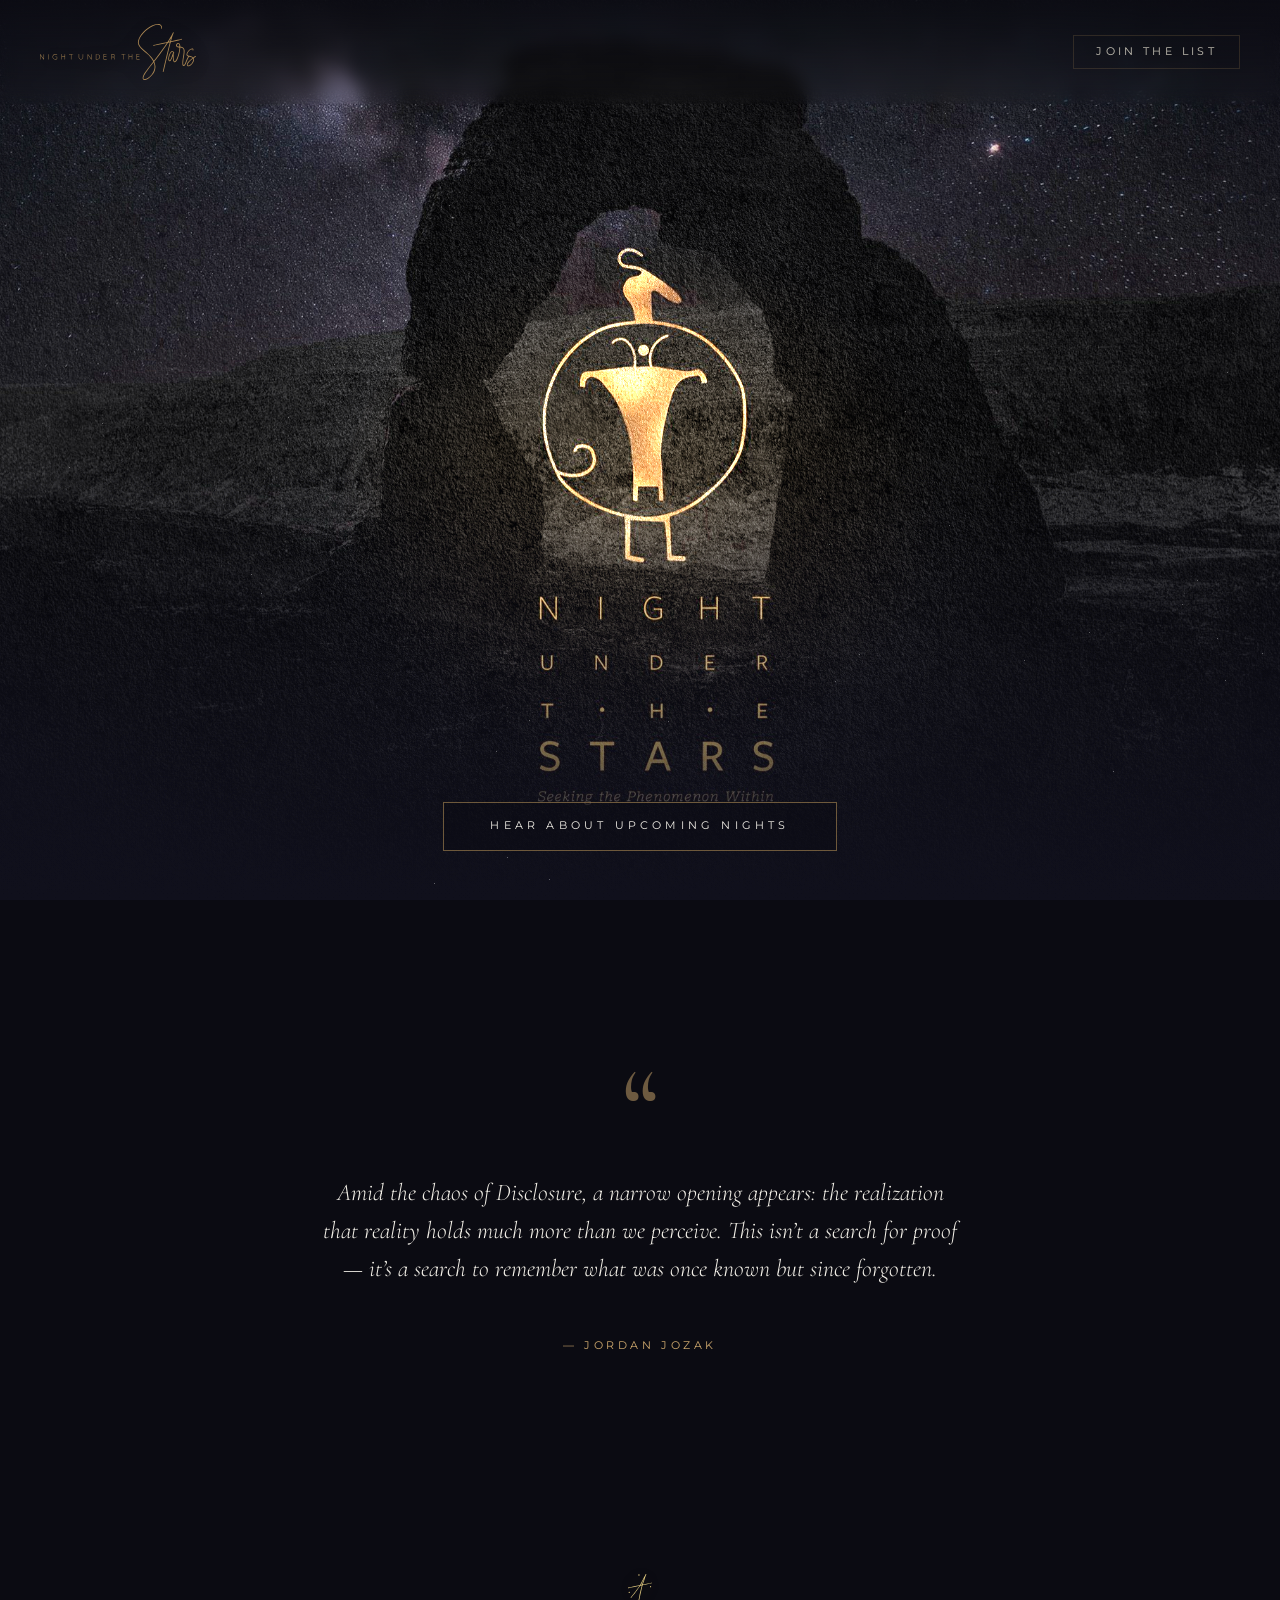
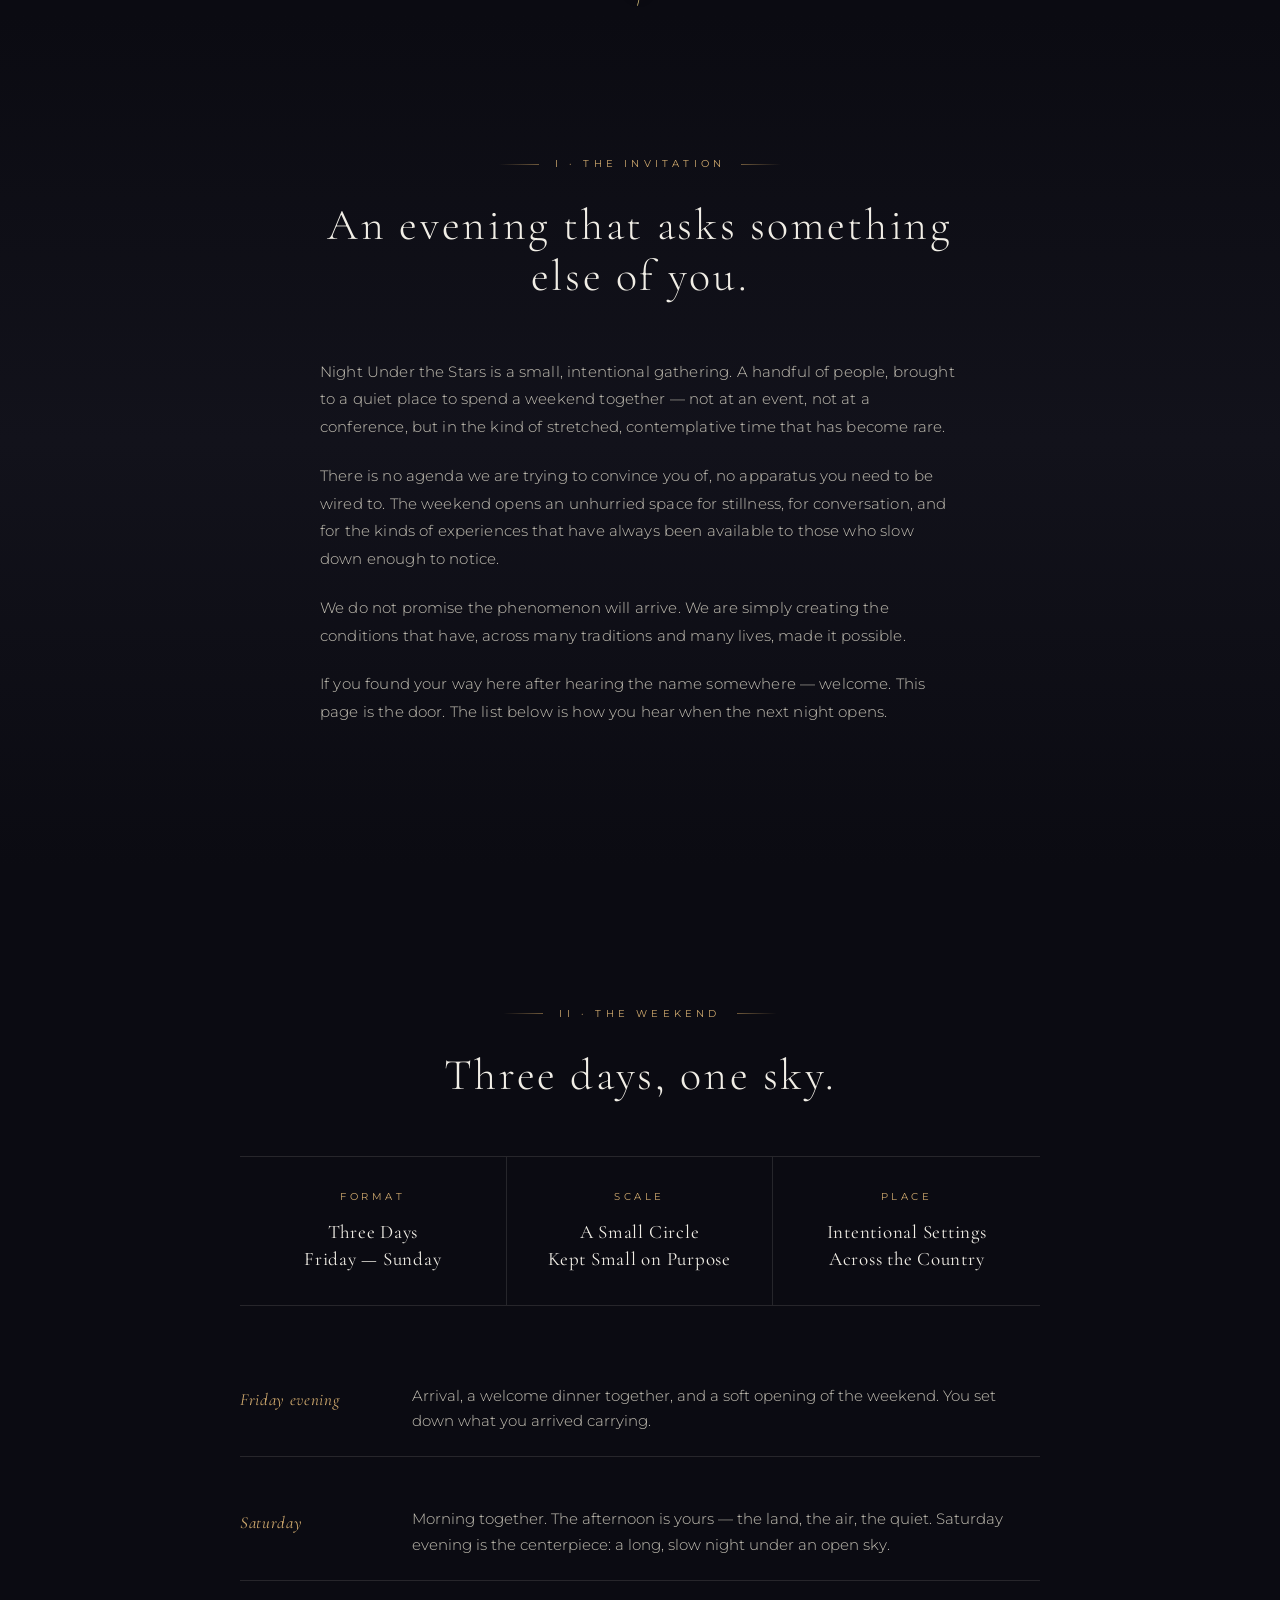
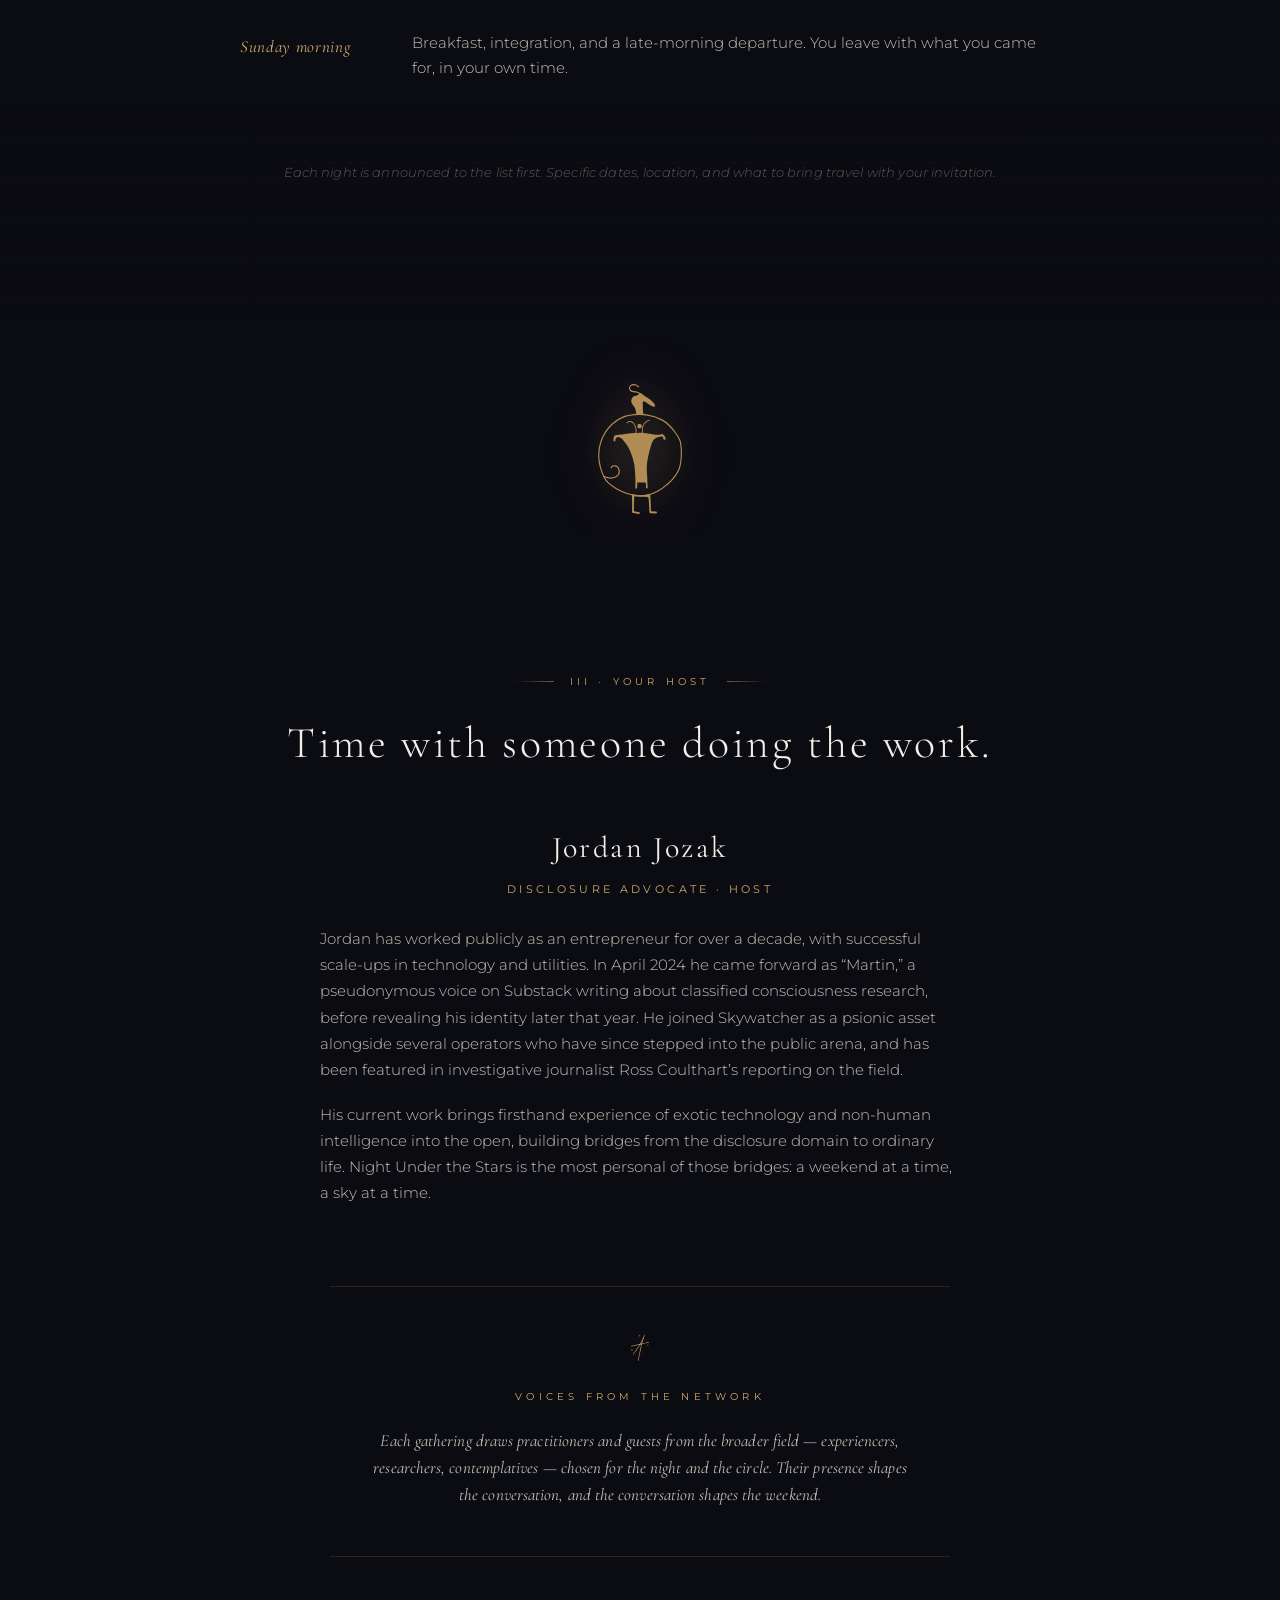
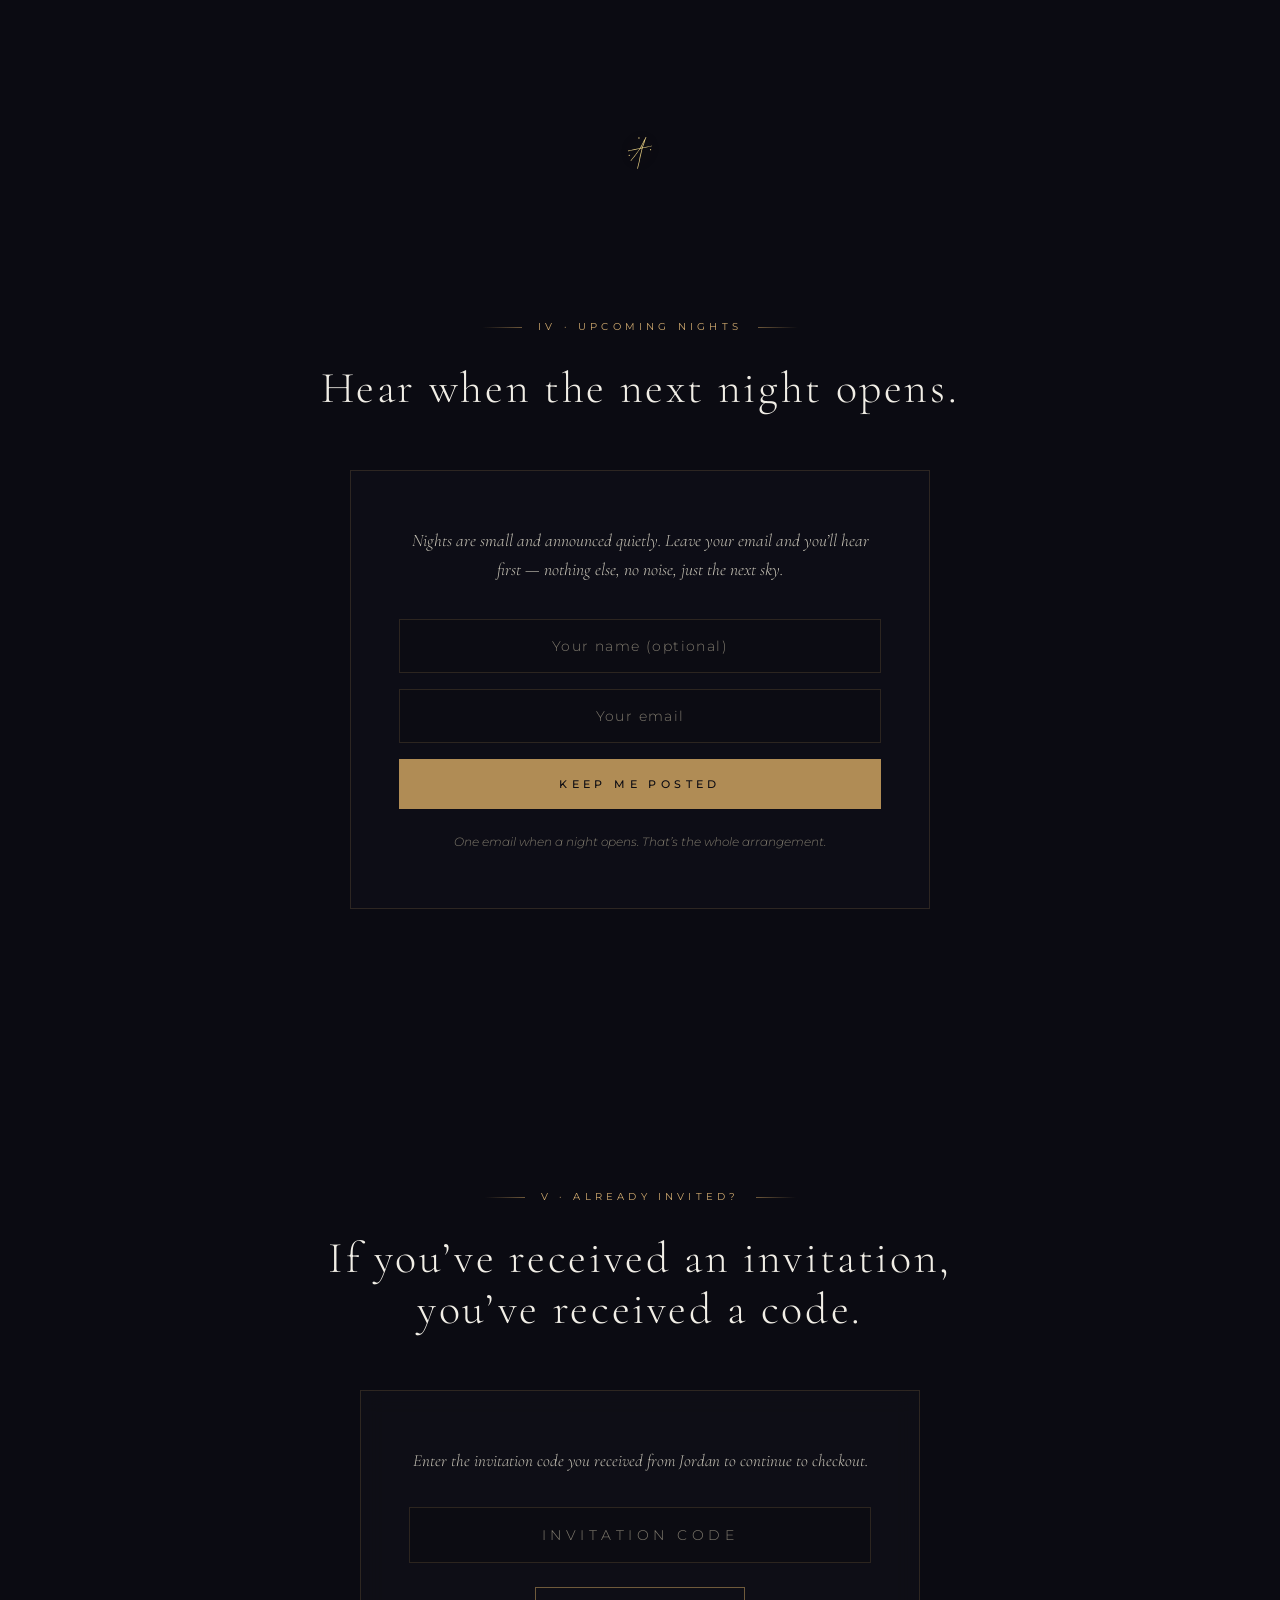
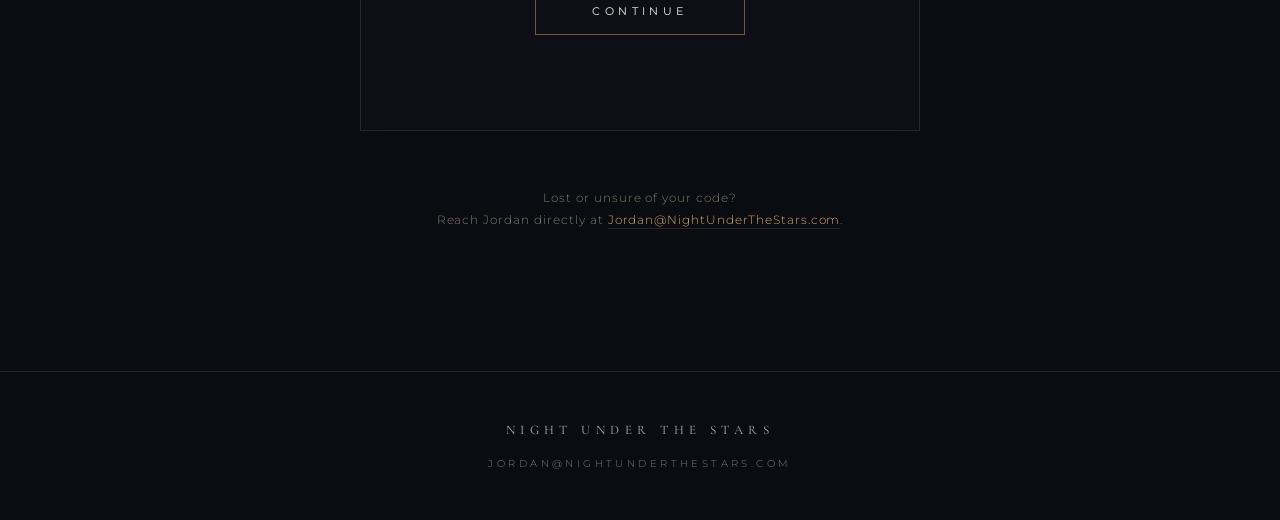
==== index.html @ ea6ff782 "Hero QA fixes: remove text overlay duplicating baked-in title card; CTA-only hero; mobile background" ====
<!DOCTYPE html>
<html lang="en">
<head>
<meta charset="UTF-8" />
<meta name="viewport" content="width=device-width, initial-scale=1.0" />
<title>Night Under the Stars — Seeking the Phenomenon Within</title>
<meta name="description" content="Small, intentional gatherings under dark skies — stillness, contact practice, and a long slow night beneath the open sky. Hosted by Jordan Jozak." />
<meta property="og:title" content="Night Under the Stars" />
<meta property="og:description" content="Seeking the Phenomenon Within. Small gatherings under dark skies, hosted by Jordan Jozak." />
<meta property="og:image" content="assets/img/hero.jpg" />
<meta name="robots" content="index,follow" />

<link rel="icon" type="image/svg+xml" href="assets/logo/star.svg" />
<link rel="preconnect" href="https://fonts.googleapis.com" />
<link rel="preconnect" href="https://fonts.gstatic.com" crossorigin />
<link href="https://fonts.googleapis.com/css2?family=Cormorant+Garamond:ital,wght@0,300;0,400;0,500;1,300;1,400&family=Montserrat:wght@200;300;400;500&display=swap" rel="stylesheet" />

<style>
  :root {
    --bg: #0b0b12;
    --bg-soft: #12121b;
    --ink: #f1eee6;
    --ink-soft: #c5c1b5;
    --ink-mute: #807b6e;
    --gold: #b08c55;
    --gold-bright: #cfa96e;
    --gold-soft: rgba(176, 140, 85, 0.6);
    --gold-faint: rgba(176, 140, 85, 0.2);
    --rule: rgba(241, 238, 230, 0.12);
  }

  * { box-sizing: border-box; margin: 0; padding: 0; }

  html { scroll-behavior: smooth; }

  body {
    font-family: 'Montserrat', -apple-system, BlinkMacSystemFont, sans-serif;
    font-weight: 300;
    background: var(--bg);
    color: var(--ink);
    line-height: 1.6;
    -webkit-font-smoothing: antialiased;
    text-rendering: optimizeLegibility;
    overflow-x: hidden;
    opacity: 0;
    animation: bodyFadeIn 1.6s ease-out 0.1s forwards;
  }
  @keyframes bodyFadeIn { to { opacity: 1; } }

  .ornamental-quote {
    font-family: 'Cormorant Garamond', serif;
    font-weight: 400;
    font-size: clamp(80px, 9vw, 130px);
    line-height: 0.5;
    color: var(--gold-bright);
    opacity: 0.5;
    text-align: center;
    margin-bottom: 36px;
    user-select: none;
  }

  ::selection { background: var(--gold); color: var(--bg); }

  a { color: inherit; text-decoration: none; }

  /* ===== NAV ===== */
  .nav {
    position: fixed;
    top: 0; left: 0; right: 0;
    z-index: 100;
    padding: 24px 40px;
    display: flex;
    justify-content: space-between;
    align-items: center;
    background: linear-gradient(to bottom, rgba(11,11,18,0.85) 0%, rgba(11,11,18,0) 100%);
    backdrop-filter: blur(8px);
    -webkit-backdrop-filter: blur(8px);
    transition: padding 0.4s ease;
  }
  .nav.scrolled { padding: 14px 40px; background: rgba(11,11,18,0.92); }
  .nav-mark {
    display: inline-flex;
    align-items: center;
    transition: opacity 0.4s ease, transform 0.5s ease;
    opacity: 0.95;
  }
  .nav-mark:hover { opacity: 1; transform: translateY(-1px); }
  .nav-mark img {
    height: 56px;
    width: auto;
    display: block;
    filter: drop-shadow(0 2px 12px rgba(0,0,0,0.4)) brightness(1.12);
  }
  .nav-link {
    font-size: 10.5px;
    font-weight: 400;
    letter-spacing: 0.32em;
    text-transform: uppercase;
    color: var(--ink-soft);
    padding: 8px 22px;
    border: 1px solid var(--gold-faint);
    transition: all 0.4s ease;
  }
  .nav-link:hover {
    color: var(--ink);
    border-color: var(--gold-soft);
    background: rgba(176,140,85,0.07);
  }

  /* ===== HERO ===== */
  .hero {
    position: relative;
    min-height: 100vh;
    display: flex;
    flex-direction: column;
    justify-content: flex-end;
    align-items: center;
    text-align: center;
    padding: 120px 40px 5.5vh;
    overflow: hidden;
  }
  .visually-hidden {
    position: absolute;
    width: 1px; height: 1px;
    margin: -1px; padding: 0;
    overflow: hidden;
    clip: rect(0 0 0 0);
    white-space: nowrap;
    border: 0;
  }
  .hero-bg {
    position: absolute;
    inset: 0;
    background-image: url('assets/img/hero.jpg');
    background-size: cover;
    background-position: center center;
    z-index: 0;
    filter: brightness(1.45) saturate(1.18);
  }
  .hero-bg::before {
    content: '';
    position: absolute;
    inset: 0;
    background: radial-gradient(ellipse 34% 42% at 50% 56%, rgba(255, 218, 158, 0.38) 0%, rgba(255, 203, 126, 0.15) 40%, transparent 70%);
    mix-blend-mode: soft-light;
    pointer-events: none;
    z-index: 1;
  }
  .hero-bg::after {
    content: '';
    position: absolute;
    inset: 0;
    background:
      radial-gradient(ellipse at center, rgba(11,11,18,0) 0%, rgba(11,11,18,0.16) 70%, rgba(11,11,18,0.74) 100%),
      linear-gradient(to bottom, rgba(11,11,18,0.04) 0%, rgba(11,11,18,0) 50%, var(--bg) 100%);
    z-index: 2;
  }
  .hero-inner {
    position: relative;
    z-index: 3;
    opacity: 0;
    transform: translateY(20px);
    animation: rise 1.6s ease-out 0.7s forwards;
    max-width: 720px;
  }
  .hero-cta {
    display: inline-block;
    padding: 15px 46px;
    border: 1px solid var(--gold-soft);
    background: rgba(11,11,18,0.35);
    backdrop-filter: blur(6px);
    -webkit-backdrop-filter: blur(6px);
    font-size: 10.5px;
    font-weight: 400;
    letter-spacing: 0.4em;
    text-transform: uppercase;
    color: var(--ink);
    transition: all 0.5s ease;
  }
  .hero-cta:hover {
    background: var(--gold);
    border-color: var(--gold);
    color: var(--bg);
    letter-spacing: 0.44em;
  }

  @keyframes rise {
    to { opacity: 1; transform: translateY(0); }
  }

  /* ===== SECTIONS ===== */
  section { position: relative; }
  .section {
    padding: 140px 40px;
    max-width: 880px;
    margin: 0 auto;
    position: relative;
  }
  .section-narrow { max-width: 720px; }

  .eyebrow {
    font-size: 10px;
    font-weight: 400;
    letter-spacing: 0.42em;
    text-transform: uppercase;
    color: var(--gold-bright);
    margin-bottom: 28px;
    display: flex;
    align-items: center;
    justify-content: center;
    gap: 16px;
  }
  .eyebrow::before,
  .eyebrow::after {
    content: '';
    flex: 0 0 40px;
    height: 1px;
    background: linear-gradient(to right, transparent, var(--gold-soft));
  }
  .eyebrow::after {
    background: linear-gradient(to left, transparent, var(--gold-soft));
  }

  h2 {
    font-family: 'Cormorant Garamond', serif;
    font-weight: 300;
    font-size: clamp(28px, 3.6vw, 44px);
    letter-spacing: 0.06em;
    text-align: center;
    margin-bottom: 56px;
    line-height: 1.15;
  }

  .lede {
    font-family: 'Cormorant Garamond', serif;
    font-style: italic;
    font-weight: 300;
    font-size: clamp(19px, 2.0vw, 24px);
    line-height: 1.6;
    color: var(--ink);
    text-align: center;
    margin-bottom: 48px;
  }

  .body-text {
    font-size: 15px;
    line-height: 1.85;
    color: var(--ink-soft);
    font-weight: 300;
    letter-spacing: 0.01em;
  }
  .body-text p + p { margin-top: 1.4em; }

  .attribution {
    font-size: 11px;
    font-weight: 400;
    letter-spacing: 0.32em;
    text-transform: uppercase;
    color: var(--gold-bright);
    text-align: center;
    margin-top: 32px;
  }

  /* ===== QUOTE SECTION ===== */
  .quote-section {
    background:
      linear-gradient(rgba(11,11,18,0.5), rgba(11,11,18,0.66)),
      url('assets/img/background.jpg');
    background-size: cover;
    background-position: center;
    background-attachment: fixed;
  }
  .quote-section .section { padding: 180px 40px; }

  /* ===== INVITATION ===== */
  .invitation { background: linear-gradient(180deg, var(--bg) 0%, var(--bg-soft) 50%, var(--bg) 100%); }

  /* ===== WEEKEND ===== */
  .weekend {
    position: relative;
    background:
      linear-gradient(rgba(11,11,18,0.5), rgba(11,11,18,0.66)),
      url('assets/img/cosmos.jpg');
    background-size: cover;
    background-position: center;
    background-attachment: fixed;
  }
  .weekend::after {
    content: '';
    position: absolute;
    bottom: 0;
    left: 0;
    right: 0;
    height: 220px;
    background: linear-gradient(to bottom, transparent, var(--bg));
    pointer-events: none;
  }
  .weekend-grid {
    display: grid;
    grid-template-columns: repeat(3, 1fr);
    gap: 0;
    border-top: 1px solid var(--rule);
    border-bottom: 1px solid var(--rule);
    margin-bottom: 56px;
  }
  .weekend-cell {
    padding: 32px 24px;
    text-align: center;
    border-right: 1px solid var(--rule);
  }
  .weekend-cell:last-child { border-right: none; }
  .weekend-label {
    font-size: 10px;
    font-weight: 400;
    letter-spacing: 0.36em;
    text-transform: uppercase;
    color: var(--gold-bright);
    margin-bottom: 14px;
  }
  .weekend-value {
    font-family: 'Cormorant Garamond', serif;
    font-weight: 400;
    font-size: 19px;
    letter-spacing: 0.04em;
    color: var(--ink);
    line-height: 1.4;
  }

  .rhythm {
    display: flex;
    flex-direction: column;
    gap: 28px;
    margin-top: 32px;
  }
  .rhythm-item {
    display: grid;
    grid-template-columns: 140px 1fr;
    gap: 32px;
    padding: 22px 0;
    border-bottom: 1px solid var(--rule);
  }
  .rhythm-item:last-child { border-bottom: none; }
  .rhythm-day {
    font-family: 'Cormorant Garamond', serif;
    font-style: italic;
    font-weight: 400;
    font-size: 17px;
    color: var(--gold-bright);
    letter-spacing: 0.04em;
    padding-top: 2px;
  }
  .rhythm-body {
    font-size: 14.5px;
    line-height: 1.75;
    color: var(--ink-soft);
  }

  /* ===== HOST ===== */
  .hosts { background: var(--bg); }
  .host-single {
    max-width: 640px;
    margin: 16px auto 0;
    text-align: center;
  }
  .host-name {
    font-family: 'Cormorant Garamond', serif;
    font-weight: 400;
    font-size: 30px;
    letter-spacing: 0.08em;
    margin-bottom: 10px;
  }
  .host-role {
    font-size: 10.5px;
    font-weight: 400;
    letter-spacing: 0.32em;
    text-transform: uppercase;
    color: var(--gold-bright);
    margin-bottom: 28px;
    line-height: 1.5;
  }
  .host-bio {
    font-size: 14.5px;
    line-height: 1.8;
    color: var(--ink-soft);
    text-align: left;
  }
  .host-bio p + p { margin-top: 1.3em; }
  .guests-block {
    margin-top: 80px;
    padding: 48px 32px;
    border-top: 1px solid var(--gold-faint);
    border-bottom: 1px solid var(--gold-faint);
    text-align: center;
    max-width: 620px;
    margin-left: auto;
    margin-right: auto;
  }
  .guests-ornament {
    height: 26px;
    width: auto;
    opacity: 0.85;
    filter: brightness(1.6) drop-shadow(0 0 10px rgba(176,140,85,0.35));
    margin-bottom: 20px;
  }
  .guests-eyebrow {
    font-size: 10px;
    font-weight: 400;
    letter-spacing: 0.42em;
    text-transform: uppercase;
    color: var(--gold-bright);
    margin-bottom: 22px;
  }
  .guests-body {
    font-family: 'Cormorant Garamond', serif;
    font-style: italic;
    font-weight: 400;
    font-size: 17px;
    line-height: 1.6;
    color: var(--ink-soft);
    letter-spacing: 0.005em;
  }

  /* ===== JOIN THE LIST ===== */
  .join {
    background:
      linear-gradient(rgba(11,11,18,0.42), rgba(11,11,18,0.6)),
      url('assets/img/background.jpg');
    background-size: cover;
    background-position: center 30%;
    background-attachment: fixed;
  }
  .join-card {
    max-width: 580px;
    margin: 0 auto;
    padding: 56px 48px;
    border: 1px solid var(--gold-faint);
    background: rgba(18, 18, 27, 0.55);
    backdrop-filter: blur(12px);
    -webkit-backdrop-filter: blur(12px);
    text-align: center;
  }
  .join-prompt {
    font-family: 'Cormorant Garamond', serif;
    font-style: italic;
    font-size: 17.5px;
    color: var(--ink-soft);
    margin-bottom: 34px;
    line-height: 1.65;
  }
  .join-form { display: flex; flex-direction: column; gap: 16px; }
  .join-input {
    width: 100%;
    background: rgba(11,11,18,0.6);
    border: 1px solid var(--gold-faint);
    color: var(--ink);
    padding: 17px 22px;
    font-family: 'Montserrat', sans-serif;
    font-size: 14px;
    font-weight: 300;
    letter-spacing: 0.06em;
    text-align: center;
    outline: none;
    transition: all 0.4s ease;
  }
  .join-input::placeholder { color: var(--ink-mute); letter-spacing: 0.1em; }
  .join-input:focus { border-color: var(--gold-soft); background: rgba(11,11,18,0.8); }
  .join-submit {
    display: inline-block;
    padding: 17px 56px;
    background: var(--gold);
    border: 1px solid var(--gold);
    color: var(--bg);
    font-family: 'Montserrat', sans-serif;
    font-size: 11px;
    font-weight: 500;
    letter-spacing: 0.4em;
    text-transform: uppercase;
    cursor: pointer;
    transition: all 0.5s ease;
  }
  .join-submit:hover { background: var(--gold-bright); border-color: var(--gold-bright); letter-spacing: 0.44em; }
  .join-note {
    margin-top: 24px;
    font-size: 11.5px;
    color: var(--ink-mute);
    font-style: italic;
    line-height: 1.7;
  }

  /* ===== RESERVE / CODE GATE (for invited guests) ===== */
  .reserve { background: var(--bg); }

  .reserve-card {
    max-width: 560px;
    margin: 0 auto;
    padding: 56px 48px;
    border: 1px solid var(--gold-faint);
    background: rgba(18, 18, 27, 0.5);
    backdrop-filter: blur(12px);
    -webkit-backdrop-filter: blur(12px);
    text-align: center;
  }

  .reserve-prompt {
    font-family: 'Cormorant Garamond', serif;
    font-style: italic;
    font-size: 17px;
    color: var(--ink-soft);
    margin-bottom: 32px;
    line-height: 1.65;
  }

  .code-input-wrap {
    position: relative;
    margin-bottom: 24px;
  }
  .code-input {
    width: 100%;
    background: rgba(11,11,18,0.6);
    border: 1px solid var(--gold-faint);
    color: var(--ink);
    padding: 18px 22px;
    font-family: 'Montserrat', sans-serif;
    font-size: 14px;
    font-weight: 300;
    letter-spacing: 0.32em;
    text-align: center;
    text-transform: uppercase;
    outline: none;
    transition: all 0.4s ease;
  }
  .code-input::placeholder {
    color: var(--ink-mute);
    letter-spacing: 0.32em;
  }
  .code-input:focus {
    border-color: var(--gold-soft);
    background: rgba(11,11,18,0.8);
  }

  .code-submit {
    display: inline-block;
    padding: 16px 56px;
    background: transparent;
    border: 1px solid var(--gold-soft);
    color: var(--ink);
    font-family: 'Montserrat', sans-serif;
    font-size: 11px;
    font-weight: 400;
    letter-spacing: 0.4em;
    text-transform: uppercase;
    cursor: pointer;
    transition: all 0.5s ease;
  }
  .code-submit:hover {
    background: var(--gold);
    color: var(--bg);
    border-color: var(--gold);
    letter-spacing: 0.44em;
  }

  .code-message {
    margin-top: 20px;
    font-size: 12px;
    letter-spacing: 0.08em;
    color: var(--ink-mute);
    min-height: 18px;
    font-style: italic;
  }
  .code-message.error { color: #c97a6e; }

  .checkout-success {
    display: none;
    animation: rise 0.8s ease-out forwards;
  }
  .checkout-success.visible { display: block; }
  .event-welcome {
    font-family: 'Cormorant Garamond', serif;
    font-weight: 400;
    font-size: 28px;
    letter-spacing: 0.08em;
    color: var(--gold-bright);
    margin-bottom: 8px;
    text-align: center;
  }
  .event-subtitle {
    font-family: 'Cormorant Garamond', serif;
    font-style: italic;
    font-size: 15px;
    color: var(--ink-soft);
    margin-bottom: 36px;
    text-align: center;
    line-height: 1.5;
  }
  .event-details {
    margin: 0 0 32px;
    padding: 22px 0;
    border-top: 1px solid var(--gold-faint);
    border-bottom: 1px solid var(--gold-faint);
    text-align: left;
  }
  .event-row {
    display: grid;
    grid-template-columns: 100px 1fr;
    gap: 16px;
    padding: 9px 0;
    align-items: baseline;
  }
  .event-row-soft .event-value { color: var(--ink-mute); font-style: italic; }
  .event-label {
    font-size: 9.5px;
    font-weight: 400;
    letter-spacing: 0.36em;
    text-transform: uppercase;
    color: var(--gold-bright);
  }
  .event-value {
    font-size: 13.5px;
    color: var(--ink);
    line-height: 1.55;
    font-weight: 300;
  }
  .event-refund {
    margin: 8px 0 28px;
    padding: 14px 4px 0;
    font-family: 'Cormorant Garamond', serif;
    font-style: italic;
    font-size: 13px;
    line-height: 1.7;
    color: var(--ink-mute);
    text-align: center;
    letter-spacing: 0.01em;
  }
  .checkout-link {
    display: inline-block;
    padding: 18px 64px;
    background: var(--gold);
    color: var(--bg);
    font-family: 'Montserrat', sans-serif;
    font-size: 11px;
    font-weight: 500;
    letter-spacing: 0.4em;
    text-transform: uppercase;
    transition: all 0.5s ease;
    margin-top: 18px;
  }
  .checkout-link:hover {
    background: var(--ink);
    color: var(--bg);
  }
  .checkout-note {
    margin-top: 22px;
    font-size: 12px;
    color: var(--ink-mute);
    font-style: italic;
    line-height: 1.6;
  }

  .reserve-quiet {
    margin-top: 56px;
    text-align: center;
    font-size: 12px;
    color: var(--ink-mute);
    letter-spacing: 0.08em;
    line-height: 1.8;
  }
  .reserve-quiet a {
    color: var(--gold-bright);
    border-bottom: 1px solid var(--gold-faint);
    padding-bottom: 1px;
    transition: border-color 0.4s ease;
  }
  .reserve-quiet a:hover { border-color: var(--gold); }

  /* ===== FOOTER ===== */
  footer {
    padding: 48px 40px;
    text-align: center;
    border-top: 1px solid var(--rule);
    background: var(--bg);
  }
  .footer-mark {
    font-family: 'Cormorant Garamond', serif;
    font-weight: 400;
    font-size: 13px;
    letter-spacing: 0.42em;
    text-transform: uppercase;
    color: var(--ink-soft);
    margin-bottom: 16px;
    opacity: 0.9;
  }
  .footer-meta {
    font-size: 9.5px;
    font-weight: 300;
    letter-spacing: 0.36em;
    text-transform: uppercase;
    color: var(--ink-mute);
  }

  /* ===== STARMAN ACCENT ===== */
  .starman-divider {
    display: flex;
    justify-content: center;
    align-items: center;
    padding: 60px 0 20px;
  }
  .starman-divider img {
    height: 130px;
    width: auto;
    opacity: 1;
    filter: drop-shadow(0 0 26px rgba(176,140,85,0.5)) brightness(1.1);
  }

  /* ===== STAR DIVIDER (smaller ornament) ===== */
  .star-divider {
    display: flex;
    justify-content: center;
    align-items: center;
    padding: 40px 0 10px;
  }
  .star-divider img {
    height: 32px;
    width: auto;
    opacity: 0.9;
    filter: brightness(1.8) saturate(0.95) drop-shadow(0 0 14px rgba(176,140,85,0.35));
  }

  /* ===== STAR-FIELD (subtle) ===== */
  .starfield {
    position: fixed;
    inset: 0;
    pointer-events: none;
    z-index: 1;
  }
  .star-tiny {
    position: absolute;
    width: 1px;
    height: 1px;
    background: white;
    border-radius: 50%;
    opacity: 0.45;
    animation: twinkle 5s infinite ease-in-out;
  }
  @keyframes twinkle {
    0%, 100% { opacity: 0.18; }
    50% { opacity: 0.75; }
  }

  /* ===== REVEAL ON SCROLL ===== */
  .reveal {
    opacity: 0;
    transform: translateY(24px);
    transition: opacity 1.2s ease, transform 1.2s ease;
  }
  .reveal.in {
    opacity: 1;
    transform: translateY(0);
  }

  /* ===== RESPONSIVE ===== */
  @media (max-width: 760px) {
    .nav { padding: 18px 24px; }
    .nav.scrolled { padding: 12px 24px; }
    .nav-link {
      padding: 12px 18px;
      font-size: 9.5px;
      min-height: 44px;
      display: inline-flex;
      align-items: center;
    }
    .nav-mark img { height: 42px; }
    .eyebrow { letter-spacing: 0.28em; gap: 12px; }
    .eyebrow::before, .eyebrow::after { flex: 0 0 28px; }
    .reserve-quiet a { display: inline-block; padding: 6px 2px; }

    .hero { padding: 100px 24px 8vh; }
    .hero-bg { background-position: center 20%; }

    .section { padding: 90px 28px; }
    .quote-section .section { padding: 120px 28px; }

    .weekend-grid {
      grid-template-columns: 1fr;
    }
    .weekend-cell {
      border-right: none;
      border-bottom: 1px solid var(--rule);
    }
    .weekend-cell:last-child { border-bottom: none; }

    .rhythm-item {
      grid-template-columns: 1fr;
      gap: 8px;
    }

    .join-card, .reserve-card { padding: 40px 28px; }
    .quote-section, .weekend, .join { background-attachment: scroll; }
  }
</style>
</head>
<body>

<!-- subtle background starfield -->
<div class="starfield" id="starfield"></div>

<!-- ===== NAV ===== -->
<nav class="nav" id="nav">
  <a href="#top" class="nav-mark" aria-label="Night Under the Stars">
    <img src="assets/logo/nuts-horiz.svg" alt="Night Under the Stars" />
  </a>
  <a href="#join" class="nav-link">Join the List</a>
</nav>

<!-- ===== HERO ===== -->
<section class="hero" id="top">
  <div class="hero-bg"></div>
  <div class="hero-inner">
    <h1 class="visually-hidden">Night Under the Stars &mdash; Seeking the Phenomenon Within</h1>
    <a href="#join" class="hero-cta">Hear About Upcoming Nights</a>
  </div>
</section>

<!-- ===== OPENING QUOTE ===== -->
<section class="quote-section">
  <div class="section section-narrow reveal">
    <div class="ornamental-quote">&ldquo;</div>
    <p class="lede">
      Amid the chaos of Disclosure, a narrow opening appears: the realization that reality holds <em>much</em> more than we perceive. This isn&rsquo;t a search for proof &mdash; it&rsquo;s a search to remember what was once known but since forgotten.
    </p>
    <div class="attribution">&mdash; Jordan Jozak</div>
  </div>
</section>

<!-- ===== STAR DIVIDER ===== -->
<div class="star-divider reveal">
  <img src="assets/logo/star.svg" alt="" />
</div>

<!-- ===== INVITATION ===== -->
<section class="invitation">
  <div class="section section-narrow reveal">
    <div class="eyebrow">I &middot; The Invitation</div>
    <h2>An evening that asks something else of you.</h2>
    <div class="body-text">
      <p>
        Night Under the Stars is a small, intentional gathering. A handful of people, brought to a quiet place to spend a weekend together &mdash; not at an event, not at a conference, but in the kind of stretched, contemplative time that has become rare.
      </p>
      <p>
        There is no agenda we are trying to convince you of, no apparatus you need to be wired to. The weekend opens an unhurried space for stillness, for conversation, and for the kinds of experiences that have always been available to those who slow down enough to notice.
      </p>
      <p>
        We do not promise the phenomenon will arrive. We are simply creating the conditions that have, across many traditions and many lives, made it possible.
      </p>
      <p>
        If you found your way here after hearing the name somewhere &mdash; welcome. This page is the door. The list below is how you hear when the next night opens.
      </p>
    </div>
  </div>
</section>

<!-- ===== THE WEEKEND ===== -->
<section class="weekend">
  <div class="section reveal">
    <div class="eyebrow">II &middot; The Weekend</div>
    <h2>Three days, one sky.</h2>

    <div class="weekend-grid">
      <div class="weekend-cell">
        <div class="weekend-label">Format</div>
        <div class="weekend-value">Three Days<br/>Friday &mdash; Sunday</div>
      </div>
      <div class="weekend-cell">
        <div class="weekend-label">Scale</div>
        <div class="weekend-value">A Small Circle<br/>Kept Small on Purpose</div>
      </div>
      <div class="weekend-cell">
        <div class="weekend-label">Place</div>
        <div class="weekend-value">Intentional Settings<br/>Across the Country</div>
      </div>
    </div>

    <div class="rhythm">
      <div class="rhythm-item">
        <div class="rhythm-day">Friday evening</div>
        <div class="rhythm-body">Arrival, a welcome dinner together, and a soft opening of the weekend. You set down what you arrived carrying.</div>
      </div>
      <div class="rhythm-item">
        <div class="rhythm-day">Saturday</div>
        <div class="rhythm-body">Morning together. The afternoon is yours &mdash; the land, the air, the quiet. Saturday evening is the centerpiece: a long, slow night under an open sky.</div>
      </div>
      <div class="rhythm-item">
        <div class="rhythm-day">Sunday morning</div>
        <div class="rhythm-body">Breakfast, integration, and a late-morning departure. You leave with what you came for, in your own time.</div>
      </div>
    </div>

    <p class="body-text" style="text-align: center; margin-top: 56px; font-size: 13px; color: var(--ink-mute); font-style: italic;">
      Each night is announced to the list first. Specific dates, location, and what to bring travel with your invitation.
    </p>
  </div>
</section>

<!-- ===== STARMAN ACCENT ===== -->
<div class="starman-divider reveal">
  <img src="assets/art/starman.svg" alt="" />
</div>

<!-- ===== HOST ===== -->
<section class="hosts">
  <div class="section reveal">
    <div class="eyebrow">III &middot; Your Host</div>
    <h2>Time with someone doing the work.</h2>

    <div class="host-single">
      <div class="host-name">Jordan Jozak</div>
      <div class="host-role">Disclosure Advocate &middot; Host</div>
      <div class="host-bio">
        <p>
          Jordan has worked publicly as an entrepreneur for over a decade, with successful scale-ups in technology and utilities. In April 2024 he came forward as &ldquo;Martin,&rdquo; a pseudonymous voice on Substack writing about classified consciousness research, before revealing his identity later that year. He joined Skywatcher as a psionic asset alongside several operators who have since stepped into the public arena, and has been featured in investigative journalist Ross Coulthart&rsquo;s reporting on the field.
        </p>
        <p>
          His current work brings firsthand experience of exotic technology and non-human intelligence into the open, building bridges from the disclosure domain to ordinary life. Night Under the Stars is the most personal of those bridges: a weekend at a time, a sky at a time.
        </p>
      </div>
    </div>

    <div class="guests-block reveal">
      <img class="guests-ornament" src="assets/logo/star.svg" alt="" />
      <div class="guests-eyebrow">Voices from the Network</div>
      <p class="guests-body">
        Each gathering draws practitioners and guests from the broader field &mdash; experiencers, researchers, contemplatives &mdash; chosen for the night and the circle. Their presence shapes the conversation, and the conversation shapes the weekend.
      </p>
    </div>
  </div>
</section>

<!-- ===== STAR DIVIDER ===== -->
<div class="star-divider reveal">
  <img src="assets/logo/star.svg" alt="" />
</div>

<!-- ===== JOIN THE LIST ===== -->
<section class="join" id="join">
  <div class="section section-narrow reveal">
    <div class="eyebrow">IV &middot; Upcoming Nights</div>
    <h2>Hear when the next night opens.</h2>

    <div class="join-card">
      <p class="join-prompt">
        Nights are small and announced quietly. Leave your email and you&rsquo;ll hear first &mdash; nothing else, no noise, just the next sky.
      </p>
      <form class="join-form" name="upcoming-nights" method="POST" action="/thanks.html" data-netlify="true" netlify-honeypot="bot-field">
        <p style="display:none"><label>Don&rsquo;t fill this out: <input name="bot-field" /></label></p>
        <input class="join-input" type="text" name="name" placeholder="Your name (optional)" autocomplete="name" />
        <input class="join-input" type="email" name="email" placeholder="Your email" autocomplete="email" required />
        <button class="join-submit" type="submit">Keep Me Posted</button>
      </form>
      <p class="join-note">
        One email when a night opens. That&rsquo;s the whole arrangement.
      </p>
    </div>
  </div>
</section>

<!-- ===== RESERVE (invited guests) ===== -->
<section class="reserve" id="reserve">
  <div class="section section-narrow reveal">
    <div class="eyebrow">V &middot; Already Invited?</div>
    <h2>If you&rsquo;ve received an invitation, you&rsquo;ve received a code.</h2>

    <div class="reserve-card">
      <div id="gate-view">
        <p class="reserve-prompt">
          Enter the invitation code you received from Jordan to continue to checkout.
        </p>
        <div class="code-input-wrap">
          <input type="text" class="code-input" id="code-input" placeholder="Invitation code" autocomplete="off" spellcheck="false" />
        </div>
        <button class="code-submit" id="code-submit">Continue</button>
        <div class="code-message" id="code-message">&nbsp;</div>
      </div>

      <div id="checkout-view" class="checkout-success">
        <p class="event-welcome">Welcome.</p>
        <p class="event-subtitle" id="event-subtitle">Here are the details of the weekend you&rsquo;ve been invited to.</p>

        <div class="event-details" id="event-details">
          <div class="event-row">
            <span class="event-label">When</span>
            <span class="event-value" id="event-when">&mdash;</span>
          </div>
          <div class="event-row">
            <span class="event-label">Where</span>
            <span class="event-value" id="event-where">&mdash;</span>
          </div>
          <div class="event-row">
            <span class="event-label">Investment</span>
            <span class="event-value" id="event-price">&mdash;</span>
          </div>
          <div class="event-row">
            <span class="event-label">Includes</span>
            <span class="event-value" id="event-includes">&mdash;</span>
          </div>
          <div class="event-row event-row-soft">
            <span class="event-label">Bring</span>
            <span class="event-value" id="event-bring">&mdash;</span>
          </div>
        </div>

        <div class="event-refund">
          Full refund up to 30 days before the event. 50% refund 14&ndash;29 days before. No refund inside 14 days. Seats transferable to another invited guest with 7 days notice.
        </div>

        <a href="#" class="checkout-link" id="checkout-link" target="_blank" rel="noopener">Complete Reservation</a>
        <p class="checkout-note">
          Payment is processed securely by Stripe.<br/>
          A release of liability and brief health disclosure are signed before arrival.<br/>
          Full address, lodging detail, and arrival logistics arrive by email.
        </p>
      </div>
    </div>

    <p class="reserve-quiet">
      Lost or unsure of your code?<br/>
      Reach Jordan directly at <a href="mailto:Jordan@NightUnderTheStars.com">Jordan@NightUnderTheStars.com</a>.
    </p>
  </div>
</section>

<!-- ===== FOOTER ===== -->
<footer>
  <div class="footer-mark">Night Under the Stars</div>
  <div class="footer-meta">
    Jordan@NightUnderTheStars.com
  </div>
</footer>

<script>
  // ===== EVENTS =====
  // Each event has its own location, dates, price, Stripe link, and a single shared code.
  // Stripe Payment Link should be set with max quantity = 8 (handles seat limit automatically).
  // Add a new event below when you launch the next one. The public page never changes.
  // Codes are case-insensitive on entry. Friction not security — fine for personal invitations.
  const EVENTS = {
    'hudson-jun-2026': {
      welcome: 'Hudson Valley · June 2026',
      when: 'Friday, June 12 — Sunday, June 14, 2026',
      where: 'Hudson Valley, New York — exact address shared upon reservation',
      price: '$3,500 per seat',
      includes: 'Lodging, all meals, and the full weekend experience',
      bring: 'Comfortable layers, a journal, headphones for the guided audio, and shoes for walking the land. The weekend lives mostly outdoors.',
      stripe_link: 'https://buy.stripe.com/dRm8wOgyi6NO8E30wIgQE01',
      codes: ['UNDERTHESKY']
    }
    // Future events go here:
    // 'sedona-nov-2026': { welcome: '...', when: '...', ..., codes: ['SEDONA-NOV-26'] }
  };

  function findEventByCode(code) {
    const upper = code.toUpperCase();
    for (const [eventId, event] of Object.entries(EVENTS)) {
      if (event.codes.some(c => c.toUpperCase() === upper)) {
        return { eventId, event };
      }
    }
    return null;
  }

  // ===== STARFIELD =====
  (function() {
    const sf = document.getElementById('starfield');
    const count = 60;
    for (let i = 0; i < count; i++) {
      const s = document.createElement('div');
      s.className = 'star-tiny';
      s.style.left = Math.random() * 100 + 'vw';
      s.style.top = Math.random() * 100 + 'vh';
      s.style.animationDelay = (Math.random() * 5) + 's';
      s.style.animationDuration = (Math.random() * 3 + 4) + 's';
      sf.appendChild(s);
    }
  })();

  // ===== NAV SCROLL EFFECT =====
  const nav = document.getElementById('nav');
  window.addEventListener('scroll', () => {
    if (window.scrollY > 40) nav.classList.add('scrolled');
    else nav.classList.remove('scrolled');
  });

  // ===== REVEAL ON SCROLL =====
  const io = new IntersectionObserver((entries) => {
    entries.forEach(e => {
      if (e.isIntersecting) {
        e.target.classList.add('in');
        io.unobserve(e.target);
      }
    });
  }, { threshold: 0.15, rootMargin: '0px 0px -60px 0px' });
  document.querySelectorAll('.reveal').forEach(el => io.observe(el));

  // ===== CODE GATE =====
  const codeInput = document.getElementById('code-input');
  const codeSubmit = document.getElementById('code-submit');
  const codeMessage = document.getElementById('code-message');
  const gateView = document.getElementById('gate-view');
  const checkoutView = document.getElementById('checkout-view');
  const checkoutLink = document.getElementById('checkout-link');

  function tryCode() {
    const entered = (codeInput.value || '').trim();
    if (!entered) {
      codeMessage.textContent = 'Please enter your invitation code.';
      codeMessage.classList.add('error');
      return;
    }
    const match = findEventByCode(entered);
    if (match) {
      const { event } = match;
      document.getElementById('event-subtitle').textContent = event.welcome;
      document.getElementById('event-when').textContent = event.when;
      document.getElementById('event-where').textContent = event.where;
      document.getElementById('event-price').textContent = event.price;
      document.getElementById('event-includes').textContent = event.includes;
      document.getElementById('event-bring').textContent = event.bring;
      checkoutLink.href = event.stripe_link + '?client_reference_id=' + encodeURIComponent(entered.toUpperCase());
      gateView.style.display = 'none';
      checkoutView.classList.add('visible');
      codeMessage.classList.remove('error');
    } else {
      codeMessage.textContent = 'That code was not recognized. Please check or reach out directly.';
      codeMessage.classList.add('error');
      codeInput.value = '';
      codeInput.focus();
    }
  }

  codeSubmit.addEventListener('click', tryCode);
  codeInput.addEventListener('keydown', (e) => {
    if (e.key === 'Enter') { e.preventDefault(); tryCode(); }
  });
  codeInput.addEventListener('input', () => {
    if (codeMessage.classList.contains('error')) {
      codeMessage.textContent = ' ';
      codeMessage.classList.remove('error');
    }
  });
</script>

</body>
</html>
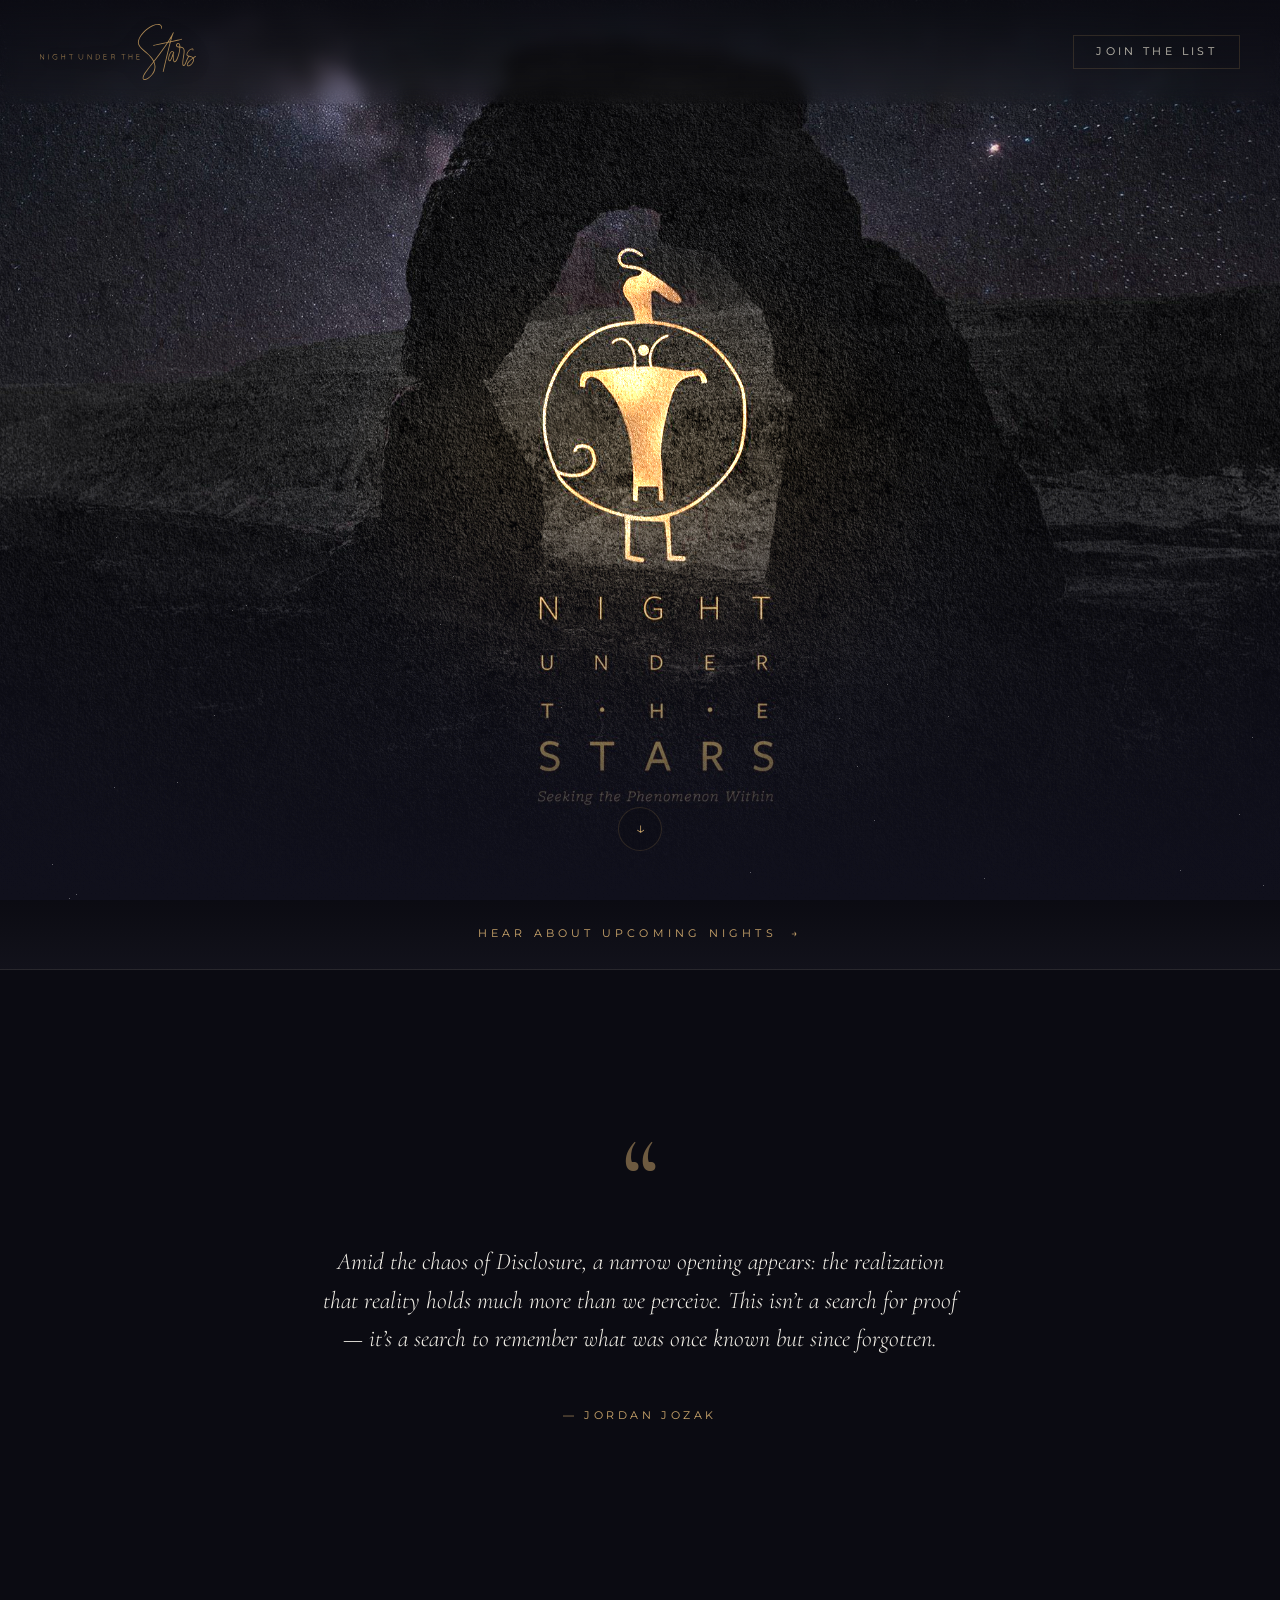
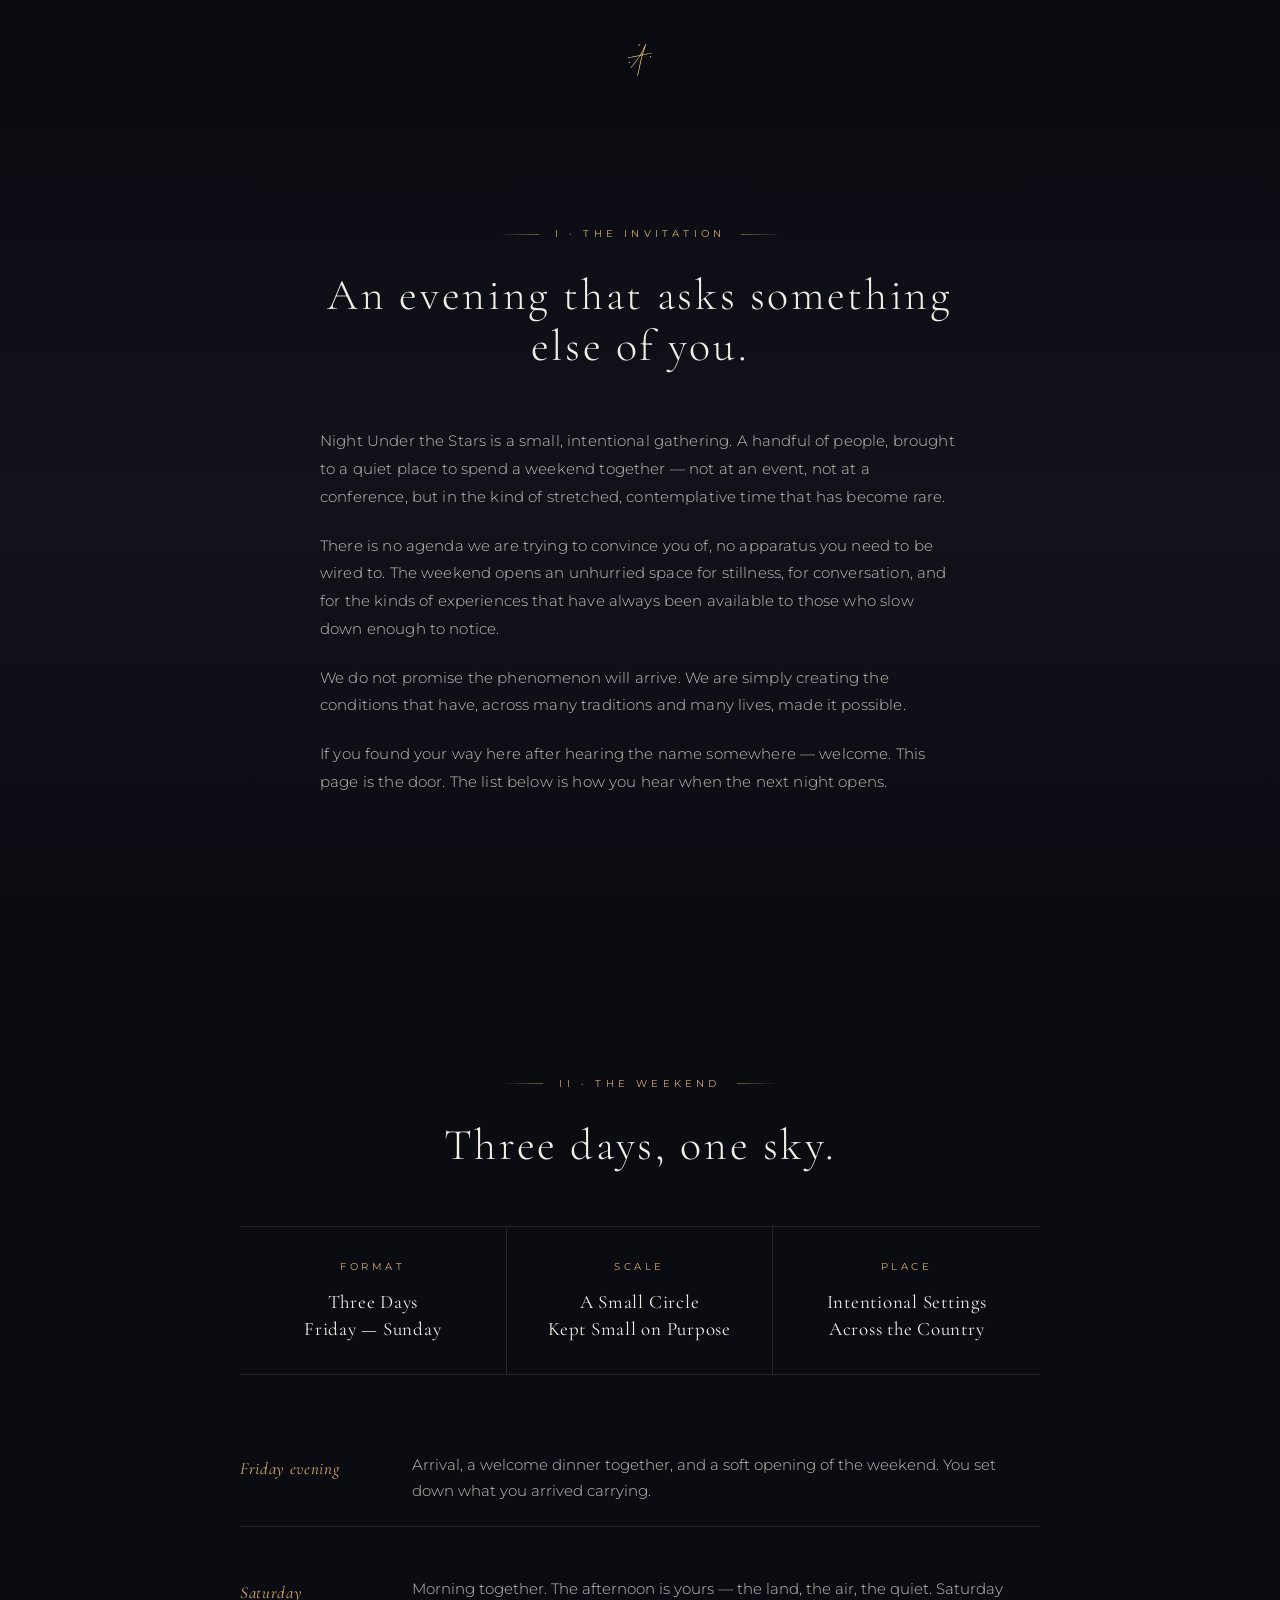
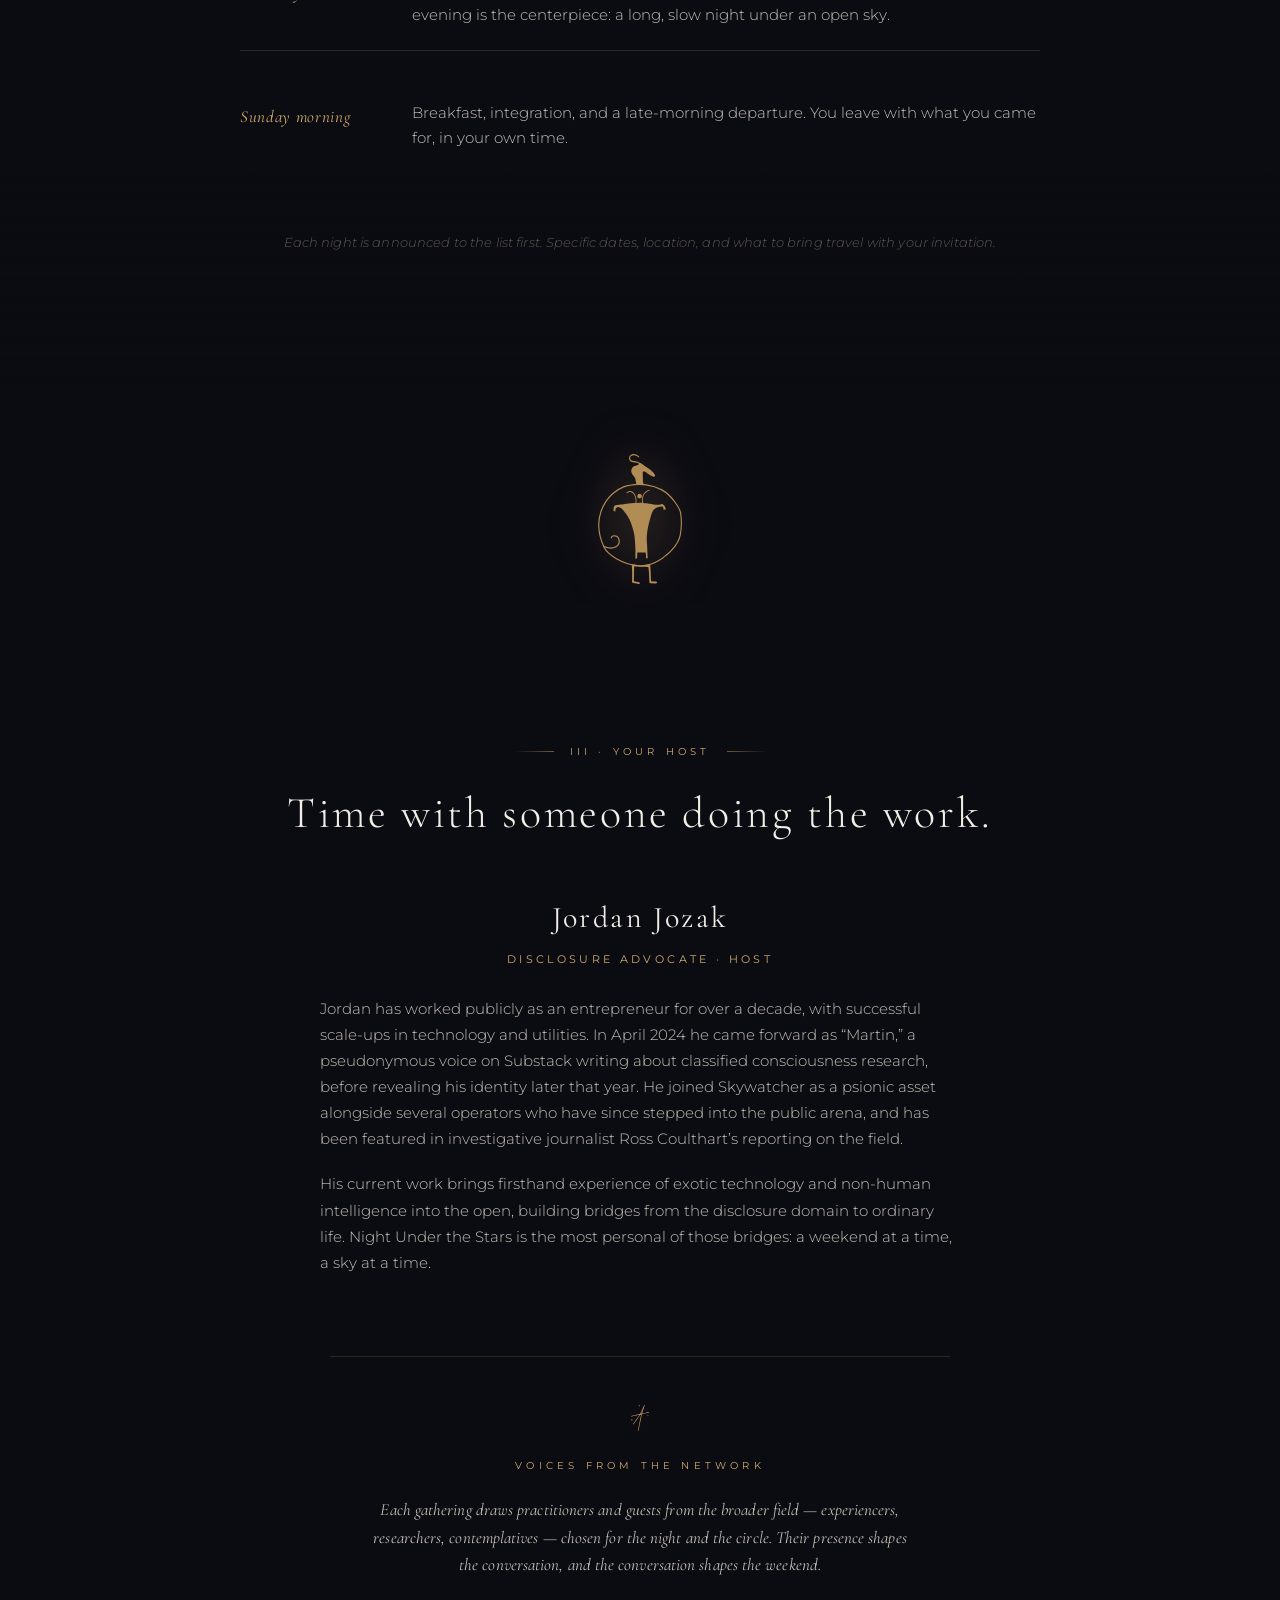
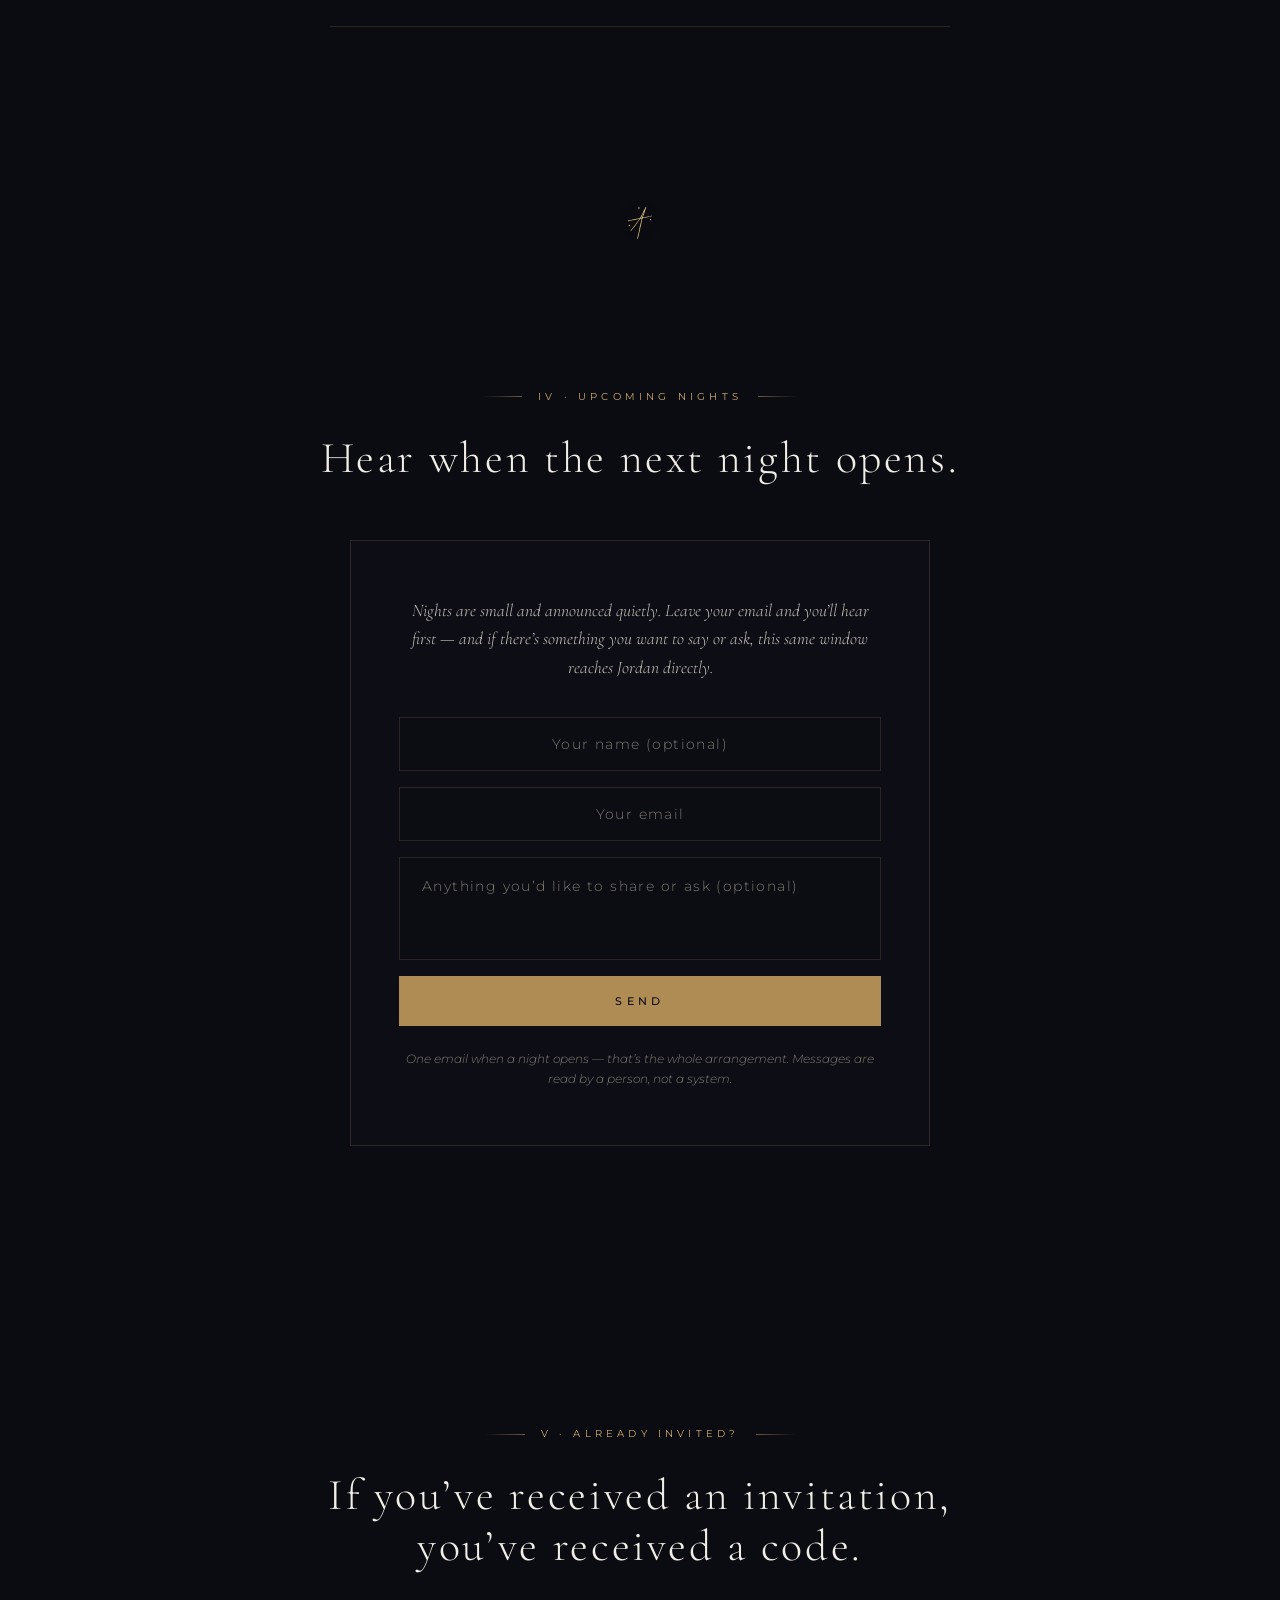
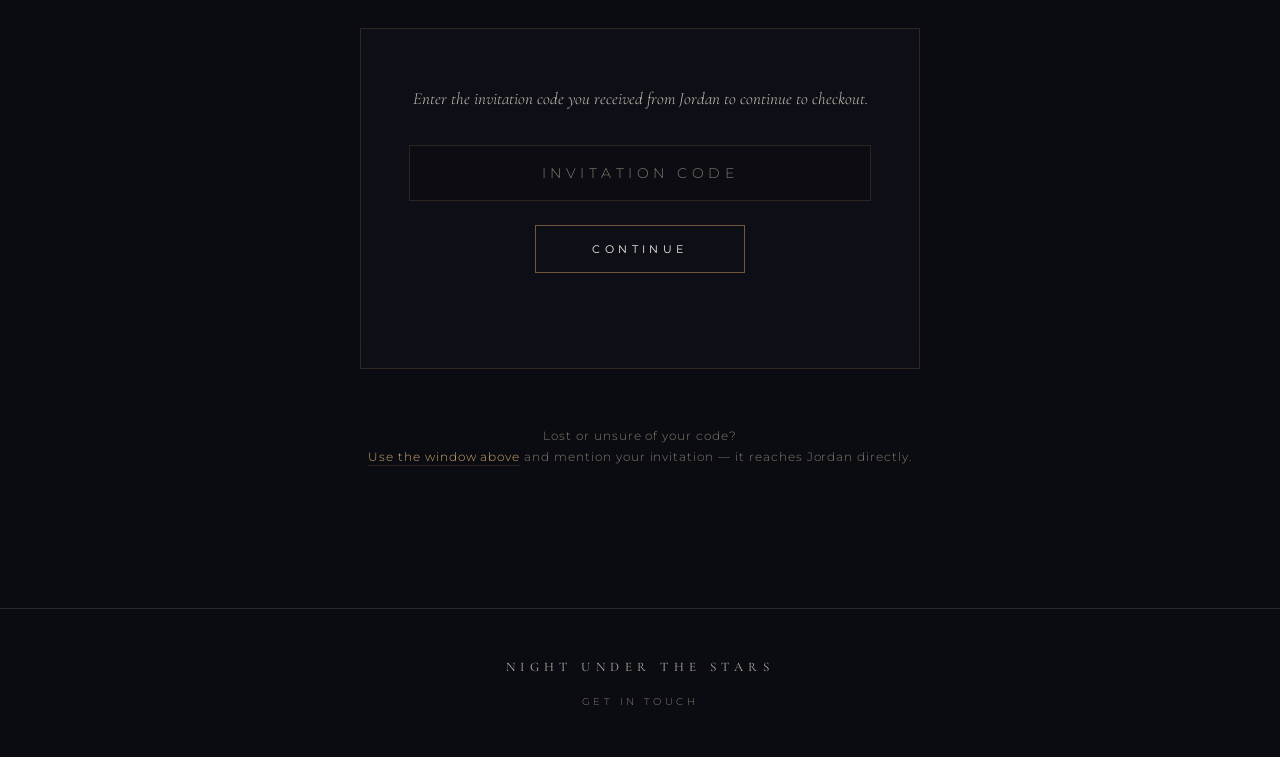
==== commit 6fbeebfd: "Hero: CTA out entirely (scroll cue only) + slim CTA band below; form doubles as contact (message fie" ====
--- a/index.html
+++ b/index.html
@@ -163,26 +163,43 @@
     animation: rise 1.6s ease-out 0.7s forwards;
     max-width: 720px;
   }
-  .hero-cta {
-    display: inline-block;
-    padding: 15px 46px;
-    border: 1px solid var(--gold-soft);
-    background: rgba(11,11,18,0.35);
-    backdrop-filter: blur(6px);
-    -webkit-backdrop-filter: blur(6px);
+  .hero-scroll {
+    display: inline-flex;
+    align-items: center;
+    justify-content: center;
+    width: 44px; height: 44px;
+    border: 1px solid var(--gold-faint);
+    border-radius: 50%;
+    color: var(--gold-bright);
+    font-size: 18px;
+    background: rgba(11,11,18,0.3);
+    backdrop-filter: blur(4px);
+    -webkit-backdrop-filter: blur(4px);
+    animation: drift 3.2s ease-in-out infinite;
+    transition: border-color 0.4s ease;
+  }
+  .hero-scroll:hover { border-color: var(--gold-soft); }
+  @keyframes drift {
+    0%, 100% { transform: translateY(0); }
+    50% { transform: translateY(7px); }
+  }
+
+  /* slim CTA band directly under the hero */
+  .cta-band {
+    display: block;
+    text-decoration: none;
+    text-align: center;
+    padding: 26px 24px;
+    background: linear-gradient(180deg, var(--bg), var(--bg-soft));
+    border-bottom: 1px solid var(--rule);
     font-size: 10.5px;
     font-weight: 400;
     letter-spacing: 0.4em;
     text-transform: uppercase;
-    color: var(--ink);
-    transition: all 0.5s ease;
-  }
-  .hero-cta:hover {
-    background: var(--gold);
-    border-color: var(--gold);
-    color: var(--bg);
-    letter-spacing: 0.44em;
-  }
+    color: var(--gold-bright);
+    transition: letter-spacing 0.5s ease, color 0.4s ease;
+  }
+  .cta-band:hover { letter-spacing: 0.46em; color: var(--ink); }
 
   @keyframes rise {
     to { opacity: 1; transform: translateY(0); }
@@ -816,9 +833,12 @@
   <div class="hero-bg"></div>
   <div class="hero-inner">
     <h1 class="visually-hidden">Night Under the Stars &mdash; Seeking the Phenomenon Within</h1>
-    <a href="#join" class="hero-cta">Hear About Upcoming Nights</a>
+    <a href="#welcome" class="hero-scroll" aria-label="Scroll down">&#8595;</a>
   </div>
 </section>
+
+<!-- ===== CTA BAND ===== -->
+<a class="cta-band" href="#join" id="welcome">Hear About Upcoming Nights &nbsp;&#8594;</a>
 
 <!-- ===== OPENING QUOTE ===== -->
 <section class="quote-section">
@@ -947,16 +967,17 @@
 
     <div class="join-card">
       <p class="join-prompt">
-        Nights are small and announced quietly. Leave your email and you&rsquo;ll hear first &mdash; nothing else, no noise, just the next sky.
+        Nights are small and announced quietly. Leave your email and you&rsquo;ll hear first &mdash; and if there&rsquo;s something you want to say or ask, this same window reaches Jordan directly.
       </p>
       <form class="join-form" name="upcoming-nights" method="POST" action="/thanks.html" data-netlify="true" netlify-honeypot="bot-field">
         <p style="display:none"><label>Don&rsquo;t fill this out: <input name="bot-field" /></label></p>
         <input class="join-input" type="text" name="name" placeholder="Your name (optional)" autocomplete="name" />
         <input class="join-input" type="email" name="email" placeholder="Your email" autocomplete="email" required />
-        <button class="join-submit" type="submit">Keep Me Posted</button>
+        <textarea class="join-input" name="message" rows="3" placeholder="Anything you&rsquo;d like to share or ask (optional)" style="resize:none; text-align:left; line-height:1.6;"></textarea>
+        <button class="join-submit" type="submit">Send</button>
       </form>
       <p class="join-note">
-        One email when a night opens. That&rsquo;s the whole arrangement.
+        One email when a night opens &mdash; that&rsquo;s the whole arrangement. Messages are read by a person, not a system.
       </p>
     </div>
   </div>
@@ -1022,7 +1043,7 @@
 
     <p class="reserve-quiet">
       Lost or unsure of your code?<br/>
-      Reach Jordan directly at <a href="mailto:Jordan@NightUnderTheStars.com">Jordan@NightUnderTheStars.com</a>.
+      <a href="#join">Use the window above</a> and mention your invitation &mdash; it reaches Jordan directly.
     </p>
   </div>
 </section>
@@ -1031,7 +1052,7 @@
 <footer>
   <div class="footer-mark">Night Under the Stars</div>
   <div class="footer-meta">
-    Jordan@NightUnderTheStars.com
+    <a href="#join">Get in touch</a>
   </div>
 </footer>
 
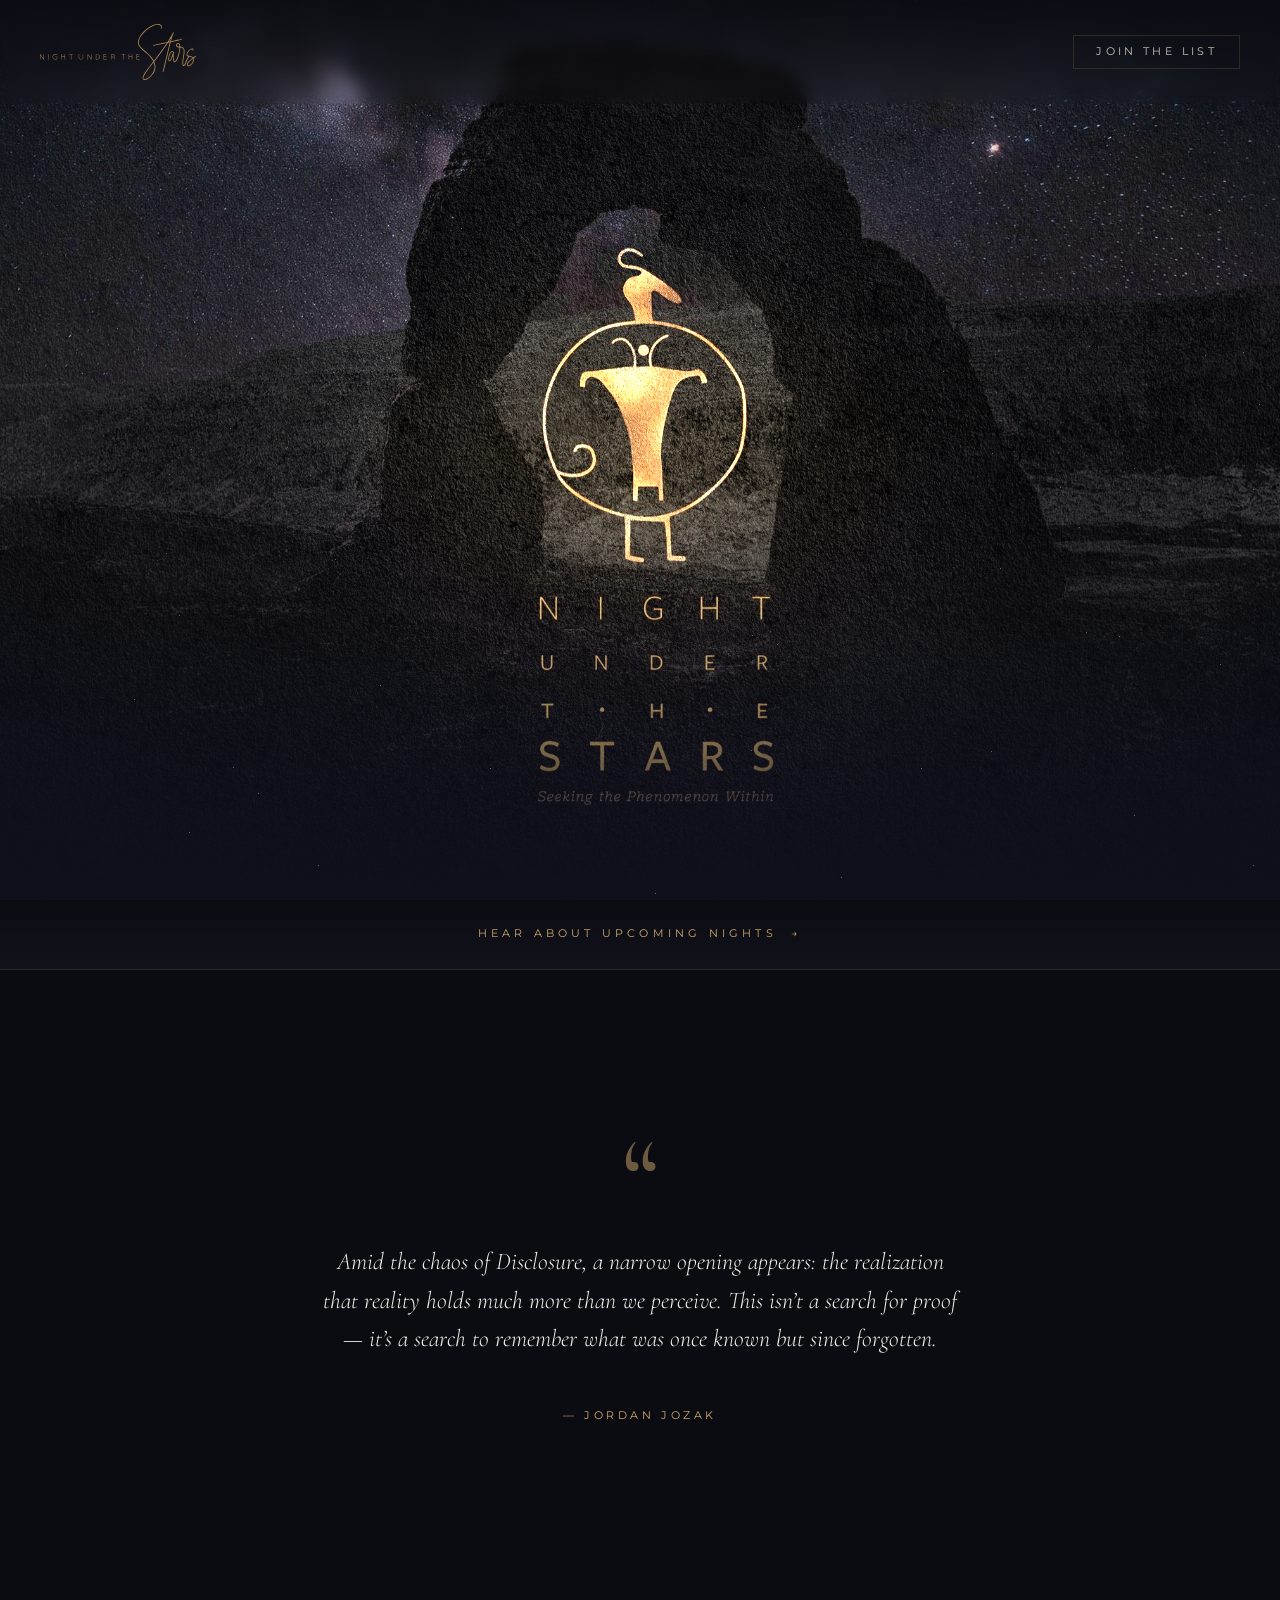
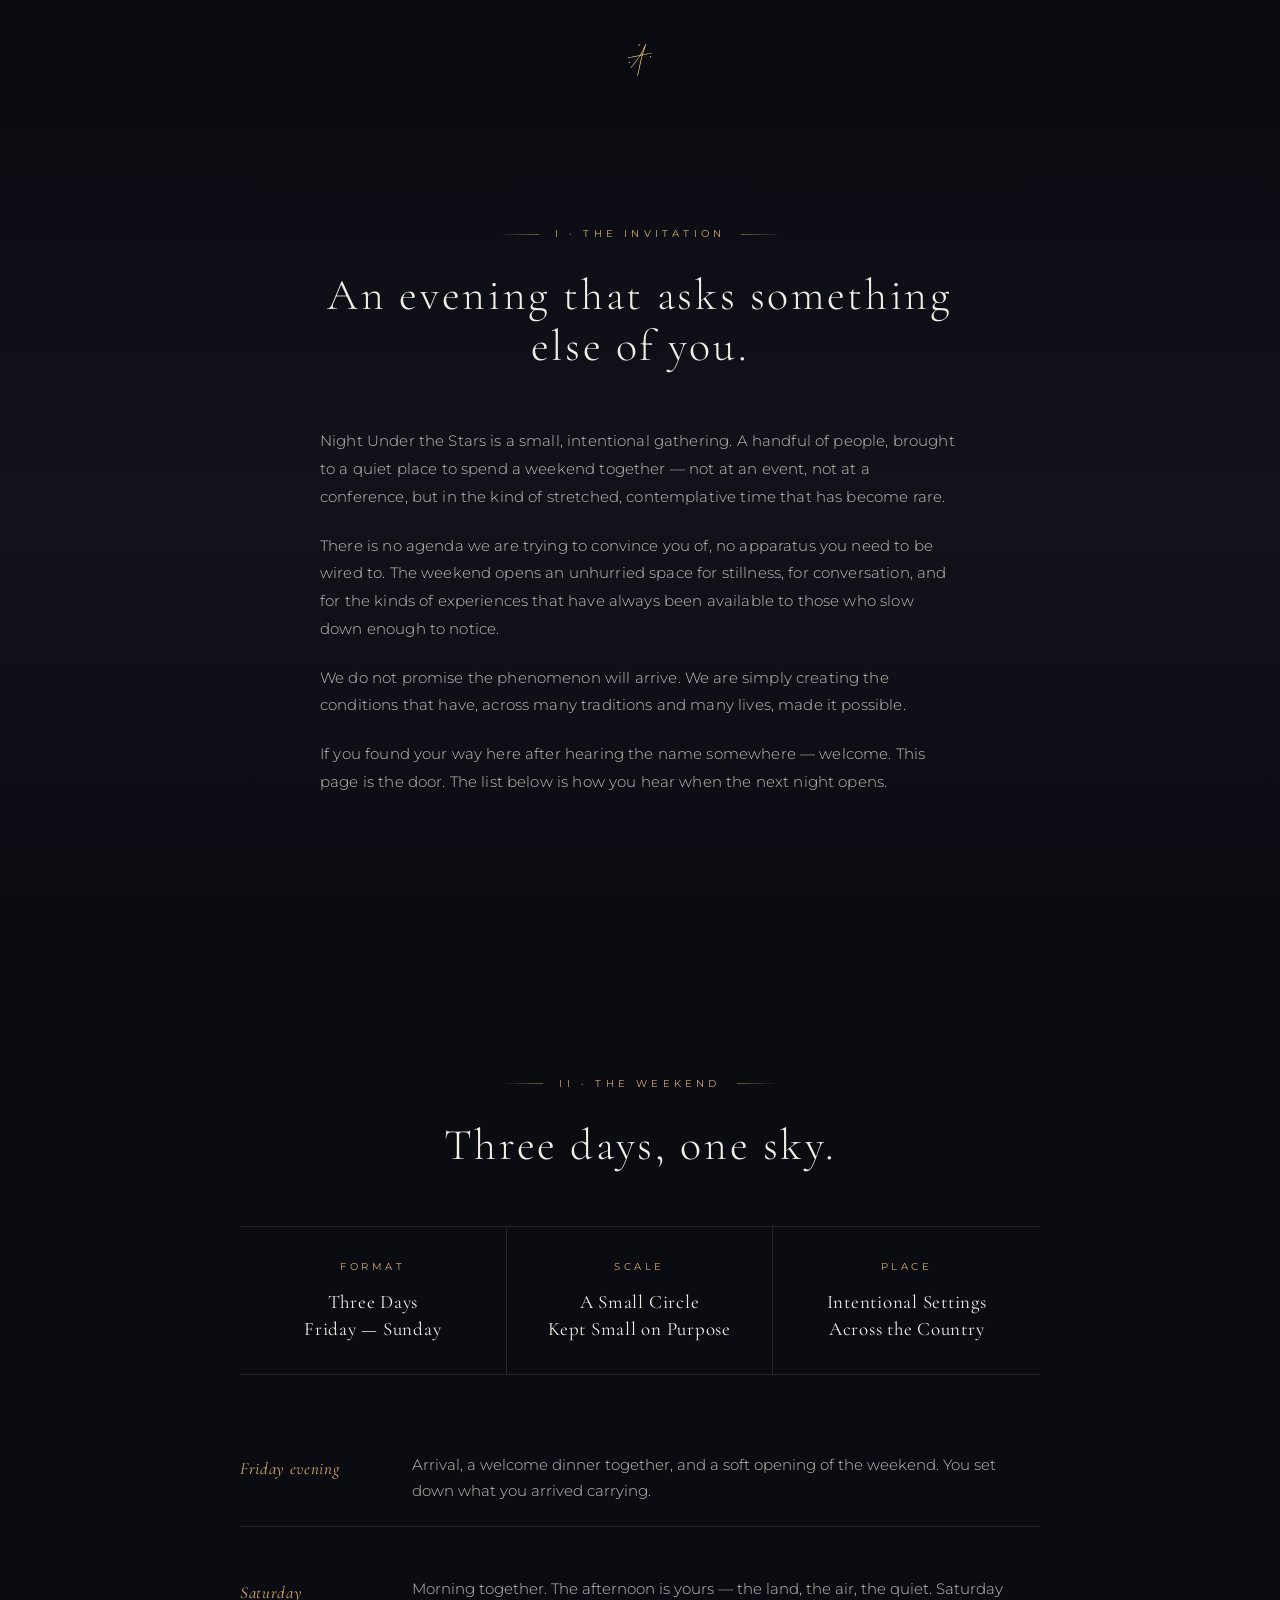
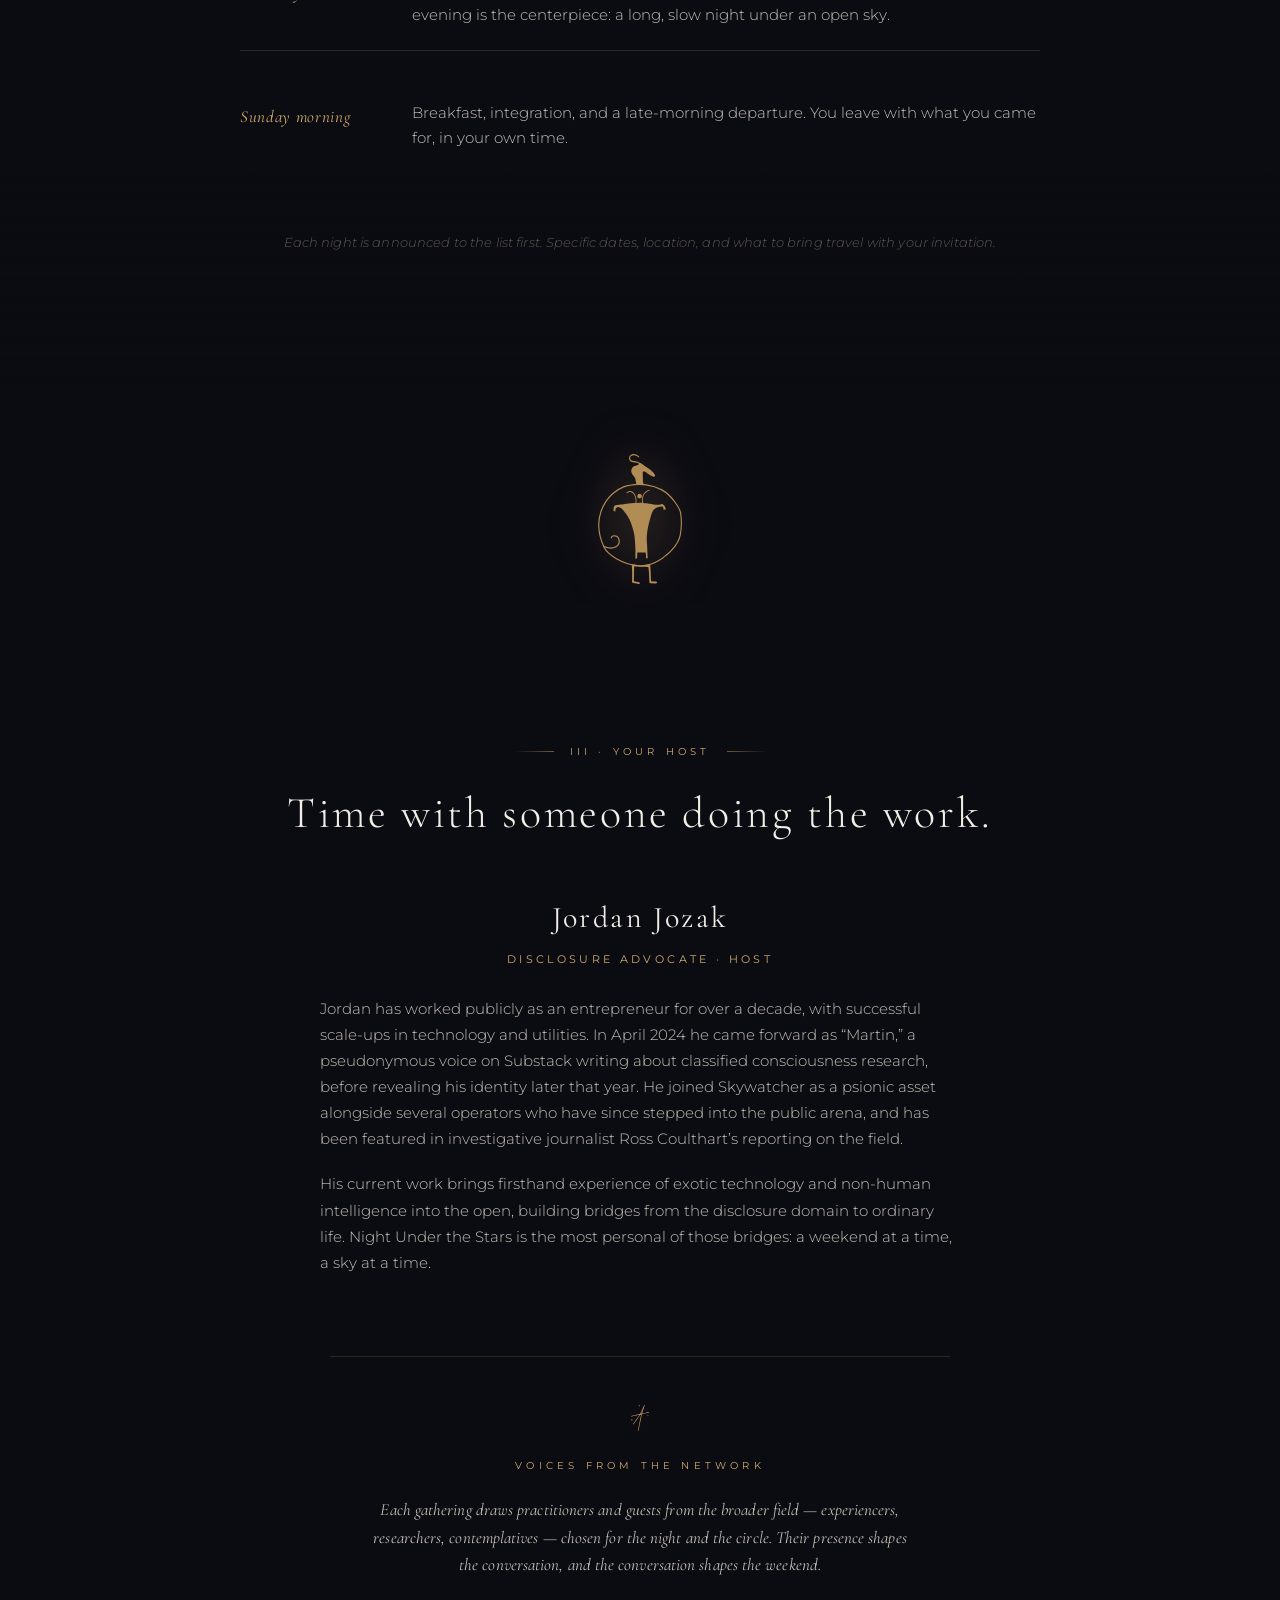
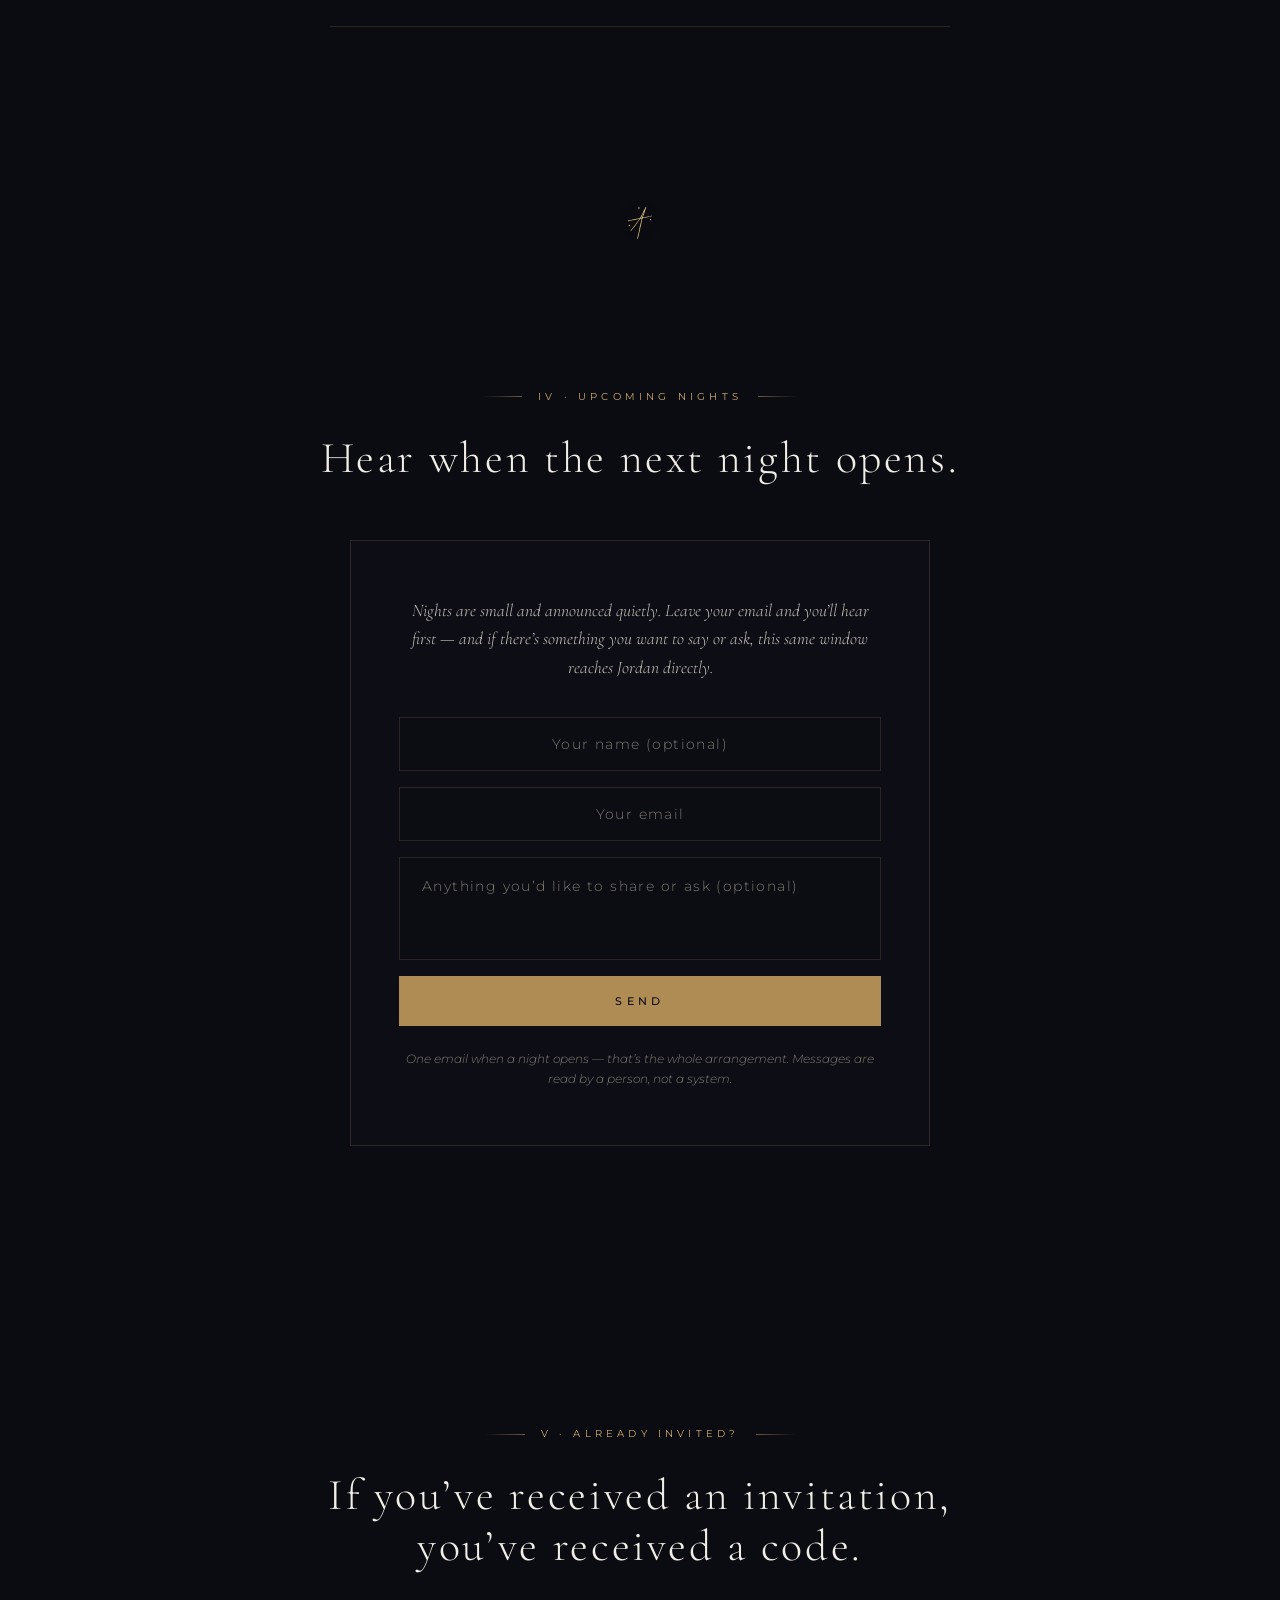
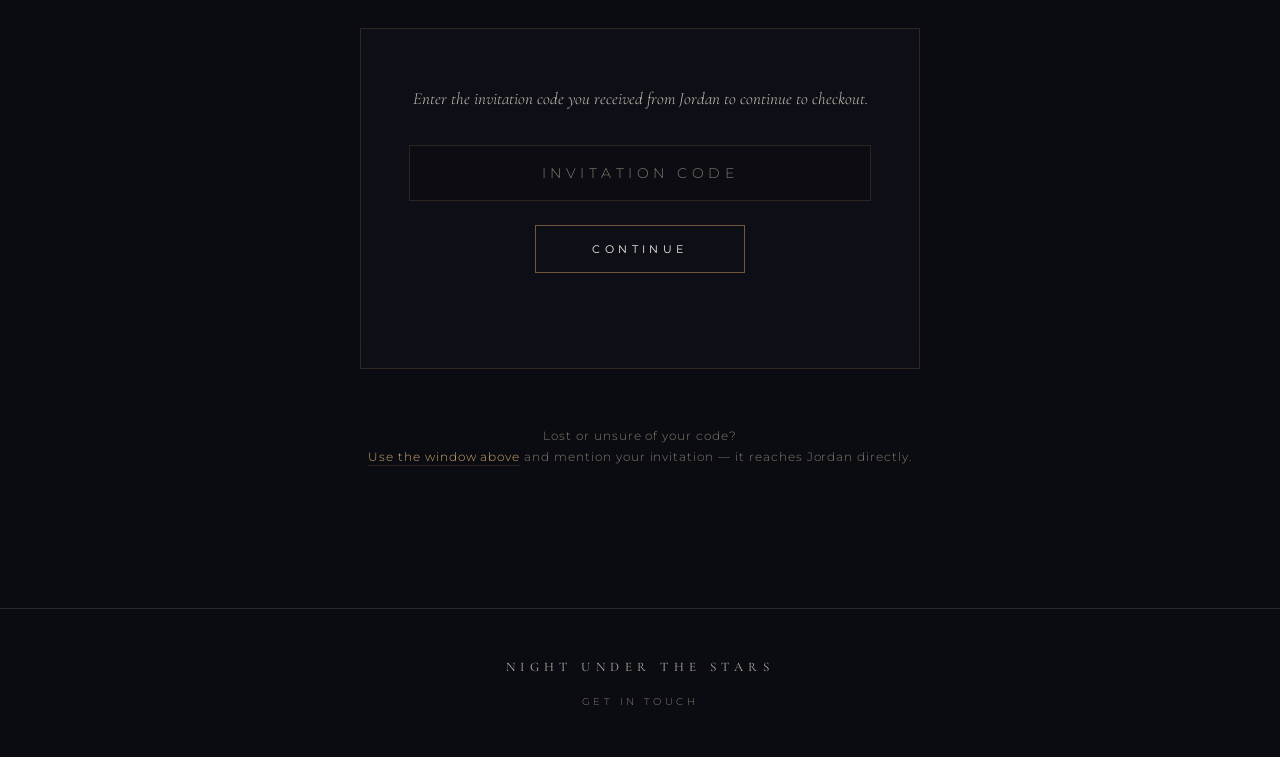
==== commit 1ebe1064: "Remove floating scroll arrow from hero Co-Authored-By: Claude Fable 5 <noreply@anthropic.com>" ====
--- a/index.html
+++ b/index.html
@@ -831,10 +831,7 @@
 <!-- ===== HERO ===== -->
 <section class="hero" id="top">
   <div class="hero-bg"></div>
-  <div class="hero-inner">
-    <h1 class="visually-hidden">Night Under the Stars &mdash; Seeking the Phenomenon Within</h1>
-    <a href="#welcome" class="hero-scroll" aria-label="Scroll down">&#8595;</a>
-  </div>
+  <h1 class="visually-hidden">Night Under the Stars &mdash; Seeking the Phenomenon Within</h1>
 </section>
 
 <!-- ===== CTA BAND ===== -->
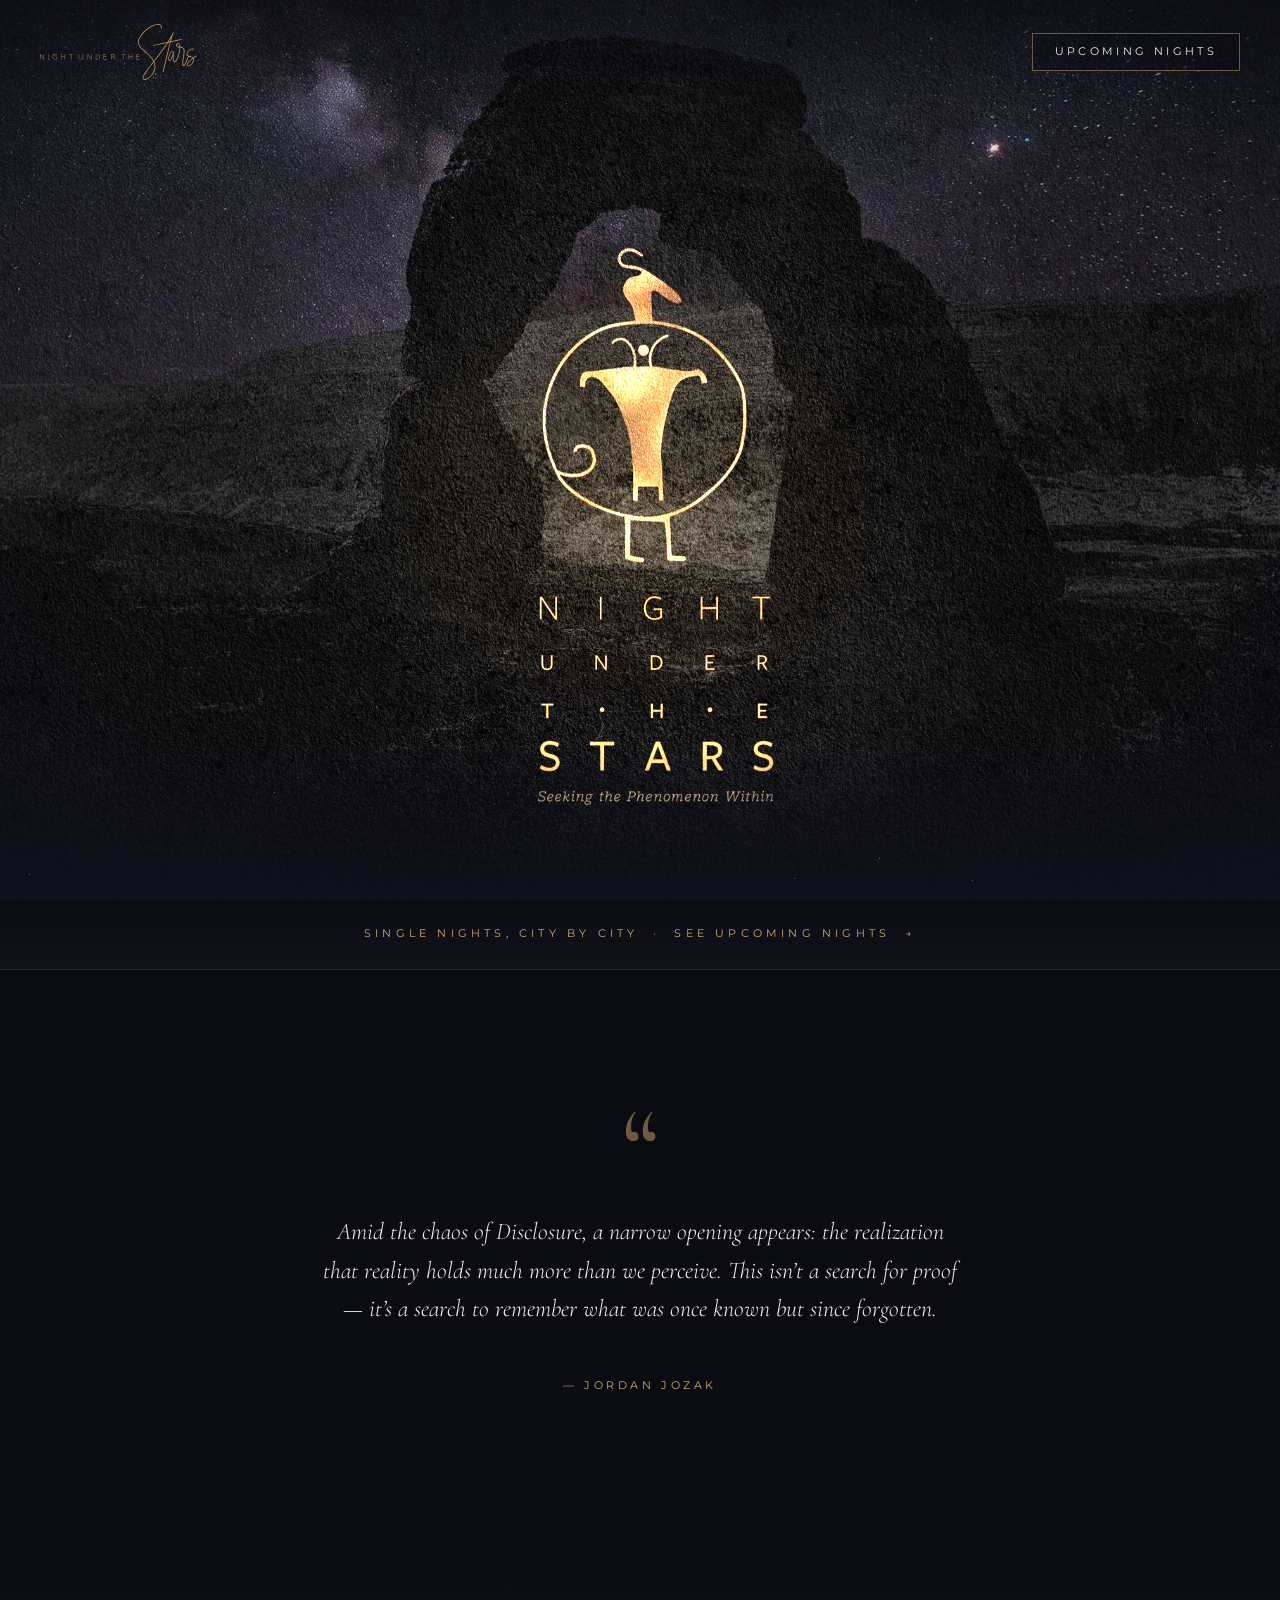
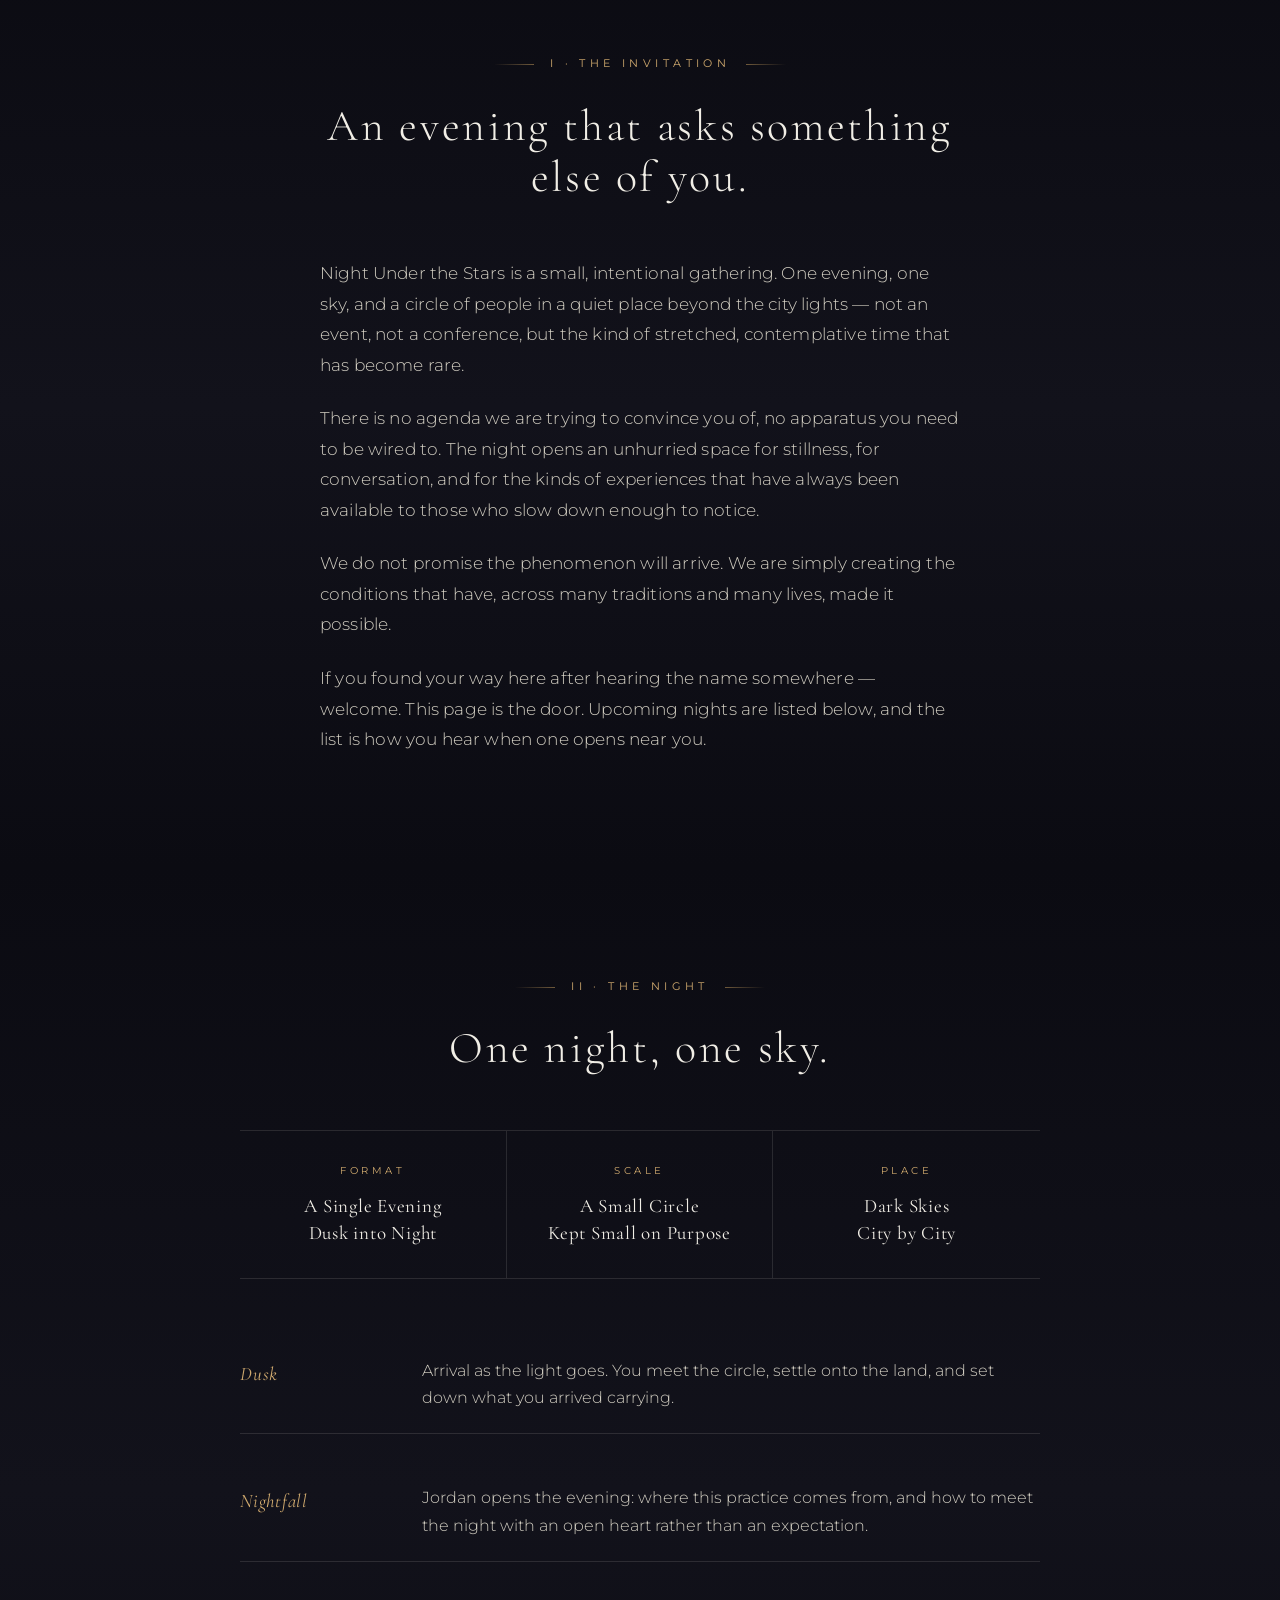
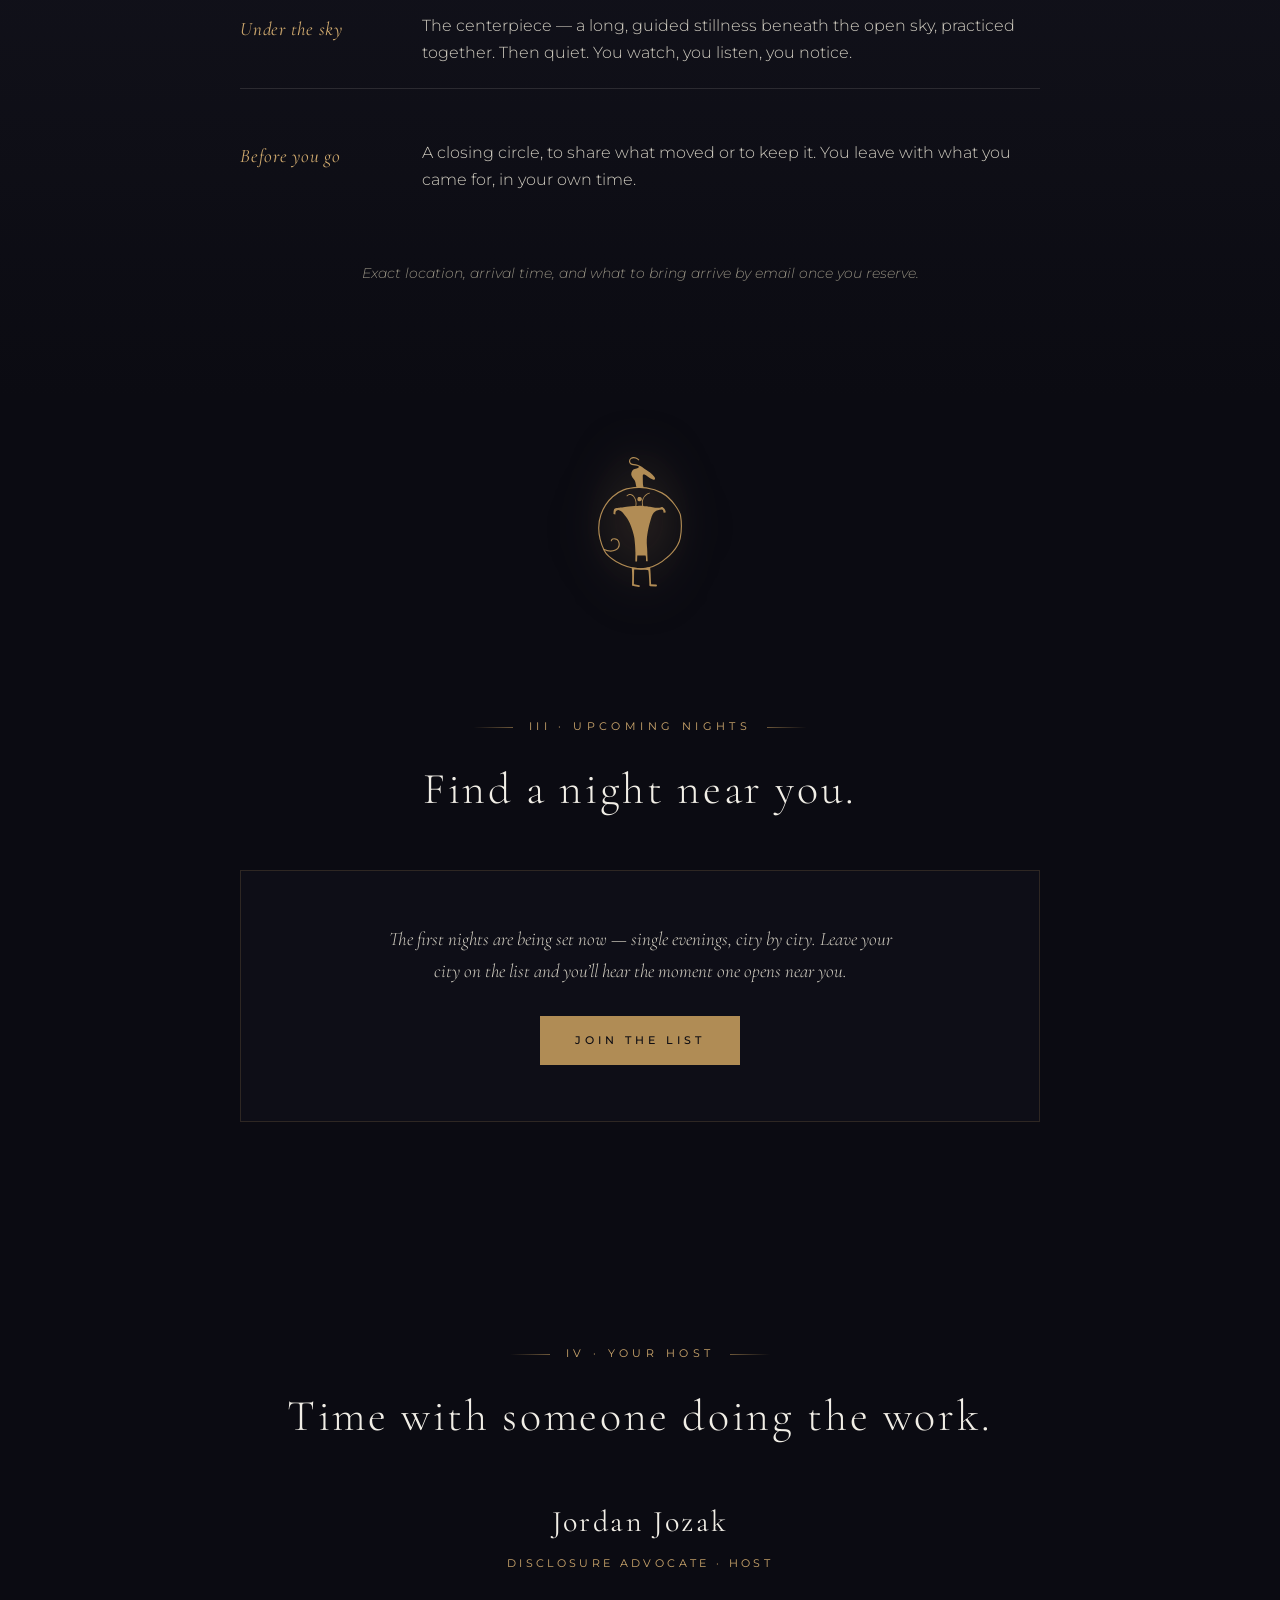
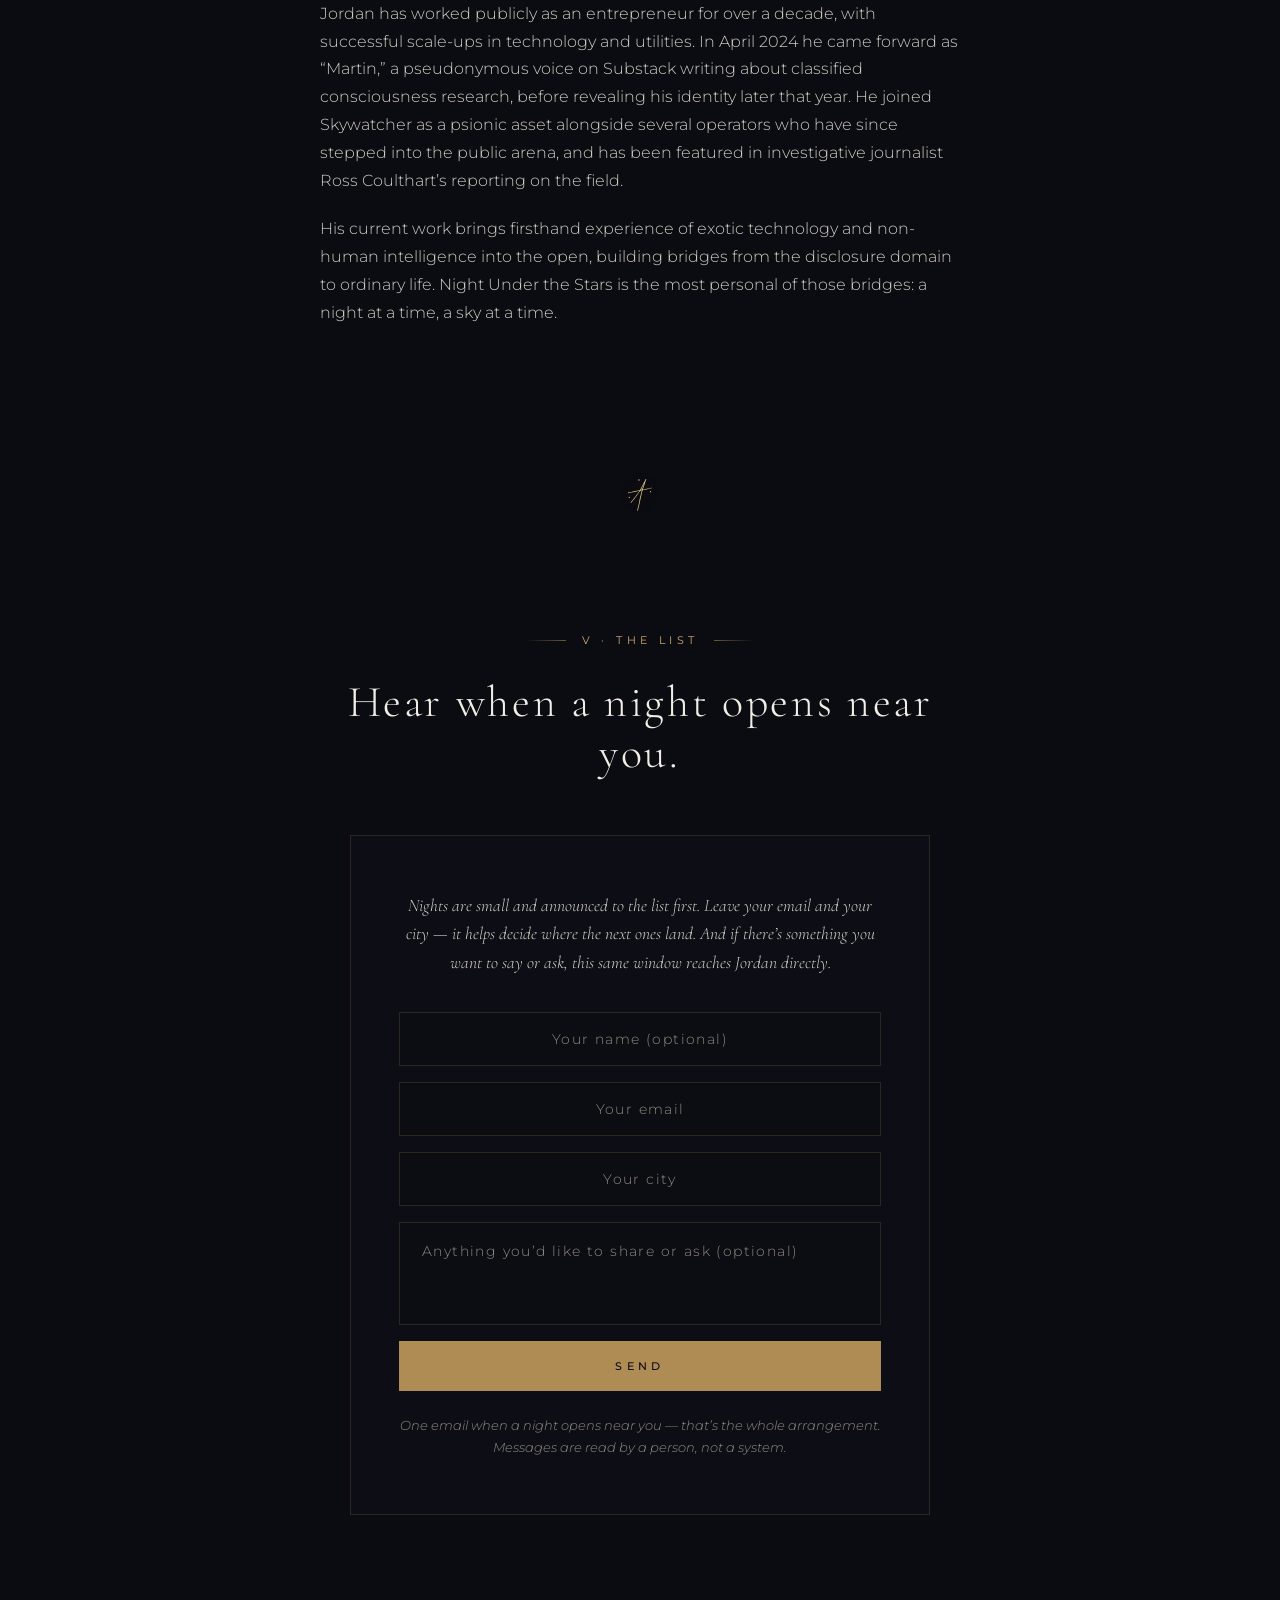
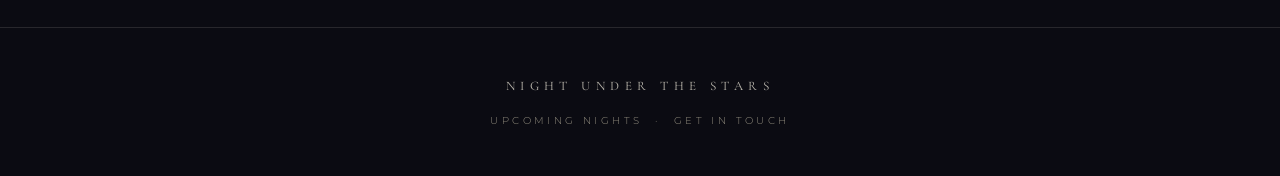
==== commit a0c21954: "Single nights, city by city: open nights list with Stripe reserve links, restyle for legibility - Pa" ====
--- a/index.html
+++ b/index.html
@@ -1,15 +1,20 @@
 <!DOCTYPE html>
-<html lang="en">
+<html lang="en" class="no-js">
 <head>
 <meta charset="UTF-8" />
 <meta name="viewport" content="width=device-width, initial-scale=1.0" />
 <title>Night Under the Stars — Seeking the Phenomenon Within</title>
-<meta name="description" content="Small, intentional gatherings under dark skies — stillness, contact practice, and a long slow night beneath the open sky. Hosted by Jordan Jozak." />
+<meta name="description" content="Single nights under dark skies, city by city — stillness, contact practice, and a long slow evening beneath the open sky. Hosted by Jordan Jozak." />
 <meta property="og:title" content="Night Under the Stars" />
-<meta property="og:description" content="Seeking the Phenomenon Within. Small gatherings under dark skies, hosted by Jordan Jozak." />
-<meta property="og:image" content="assets/img/hero.jpg" />
+<meta property="og:description" content="Seeking the Phenomenon Within. Single nights under dark skies, city by city, hosted by Jordan Jozak." />
+<meta property="og:image" content="https://nightunderthestars.com/assets/img/hero.jpg" />
+<meta property="og:url" content="https://nightunderthestars.com/" />
+<meta property="og:type" content="website" />
+<meta name="twitter:card" content="summary_large_image" />
+<link rel="canonical" href="https://nightunderthestars.com/" />
 <meta name="robots" content="index,follow" />
 
+<script>document.documentElement.className = 'js';</script>
 <link rel="icon" type="image/svg+xml" href="assets/logo/star.svg" />
 <link rel="preconnect" href="https://fonts.googleapis.com" />
 <link rel="preconnect" href="https://fonts.gstatic.com" crossorigin />
@@ -20,8 +25,8 @@
     --bg: #0b0b12;
     --bg-soft: #12121b;
     --ink: #f1eee6;
-    --ink-soft: #c5c1b5;
-    --ink-mute: #807b6e;
+    --ink-soft: #d0ccc0;
+    --ink-mute: #918c7e;
     --gold: #b08c55;
     --gold-bright: #cfa96e;
     --gold-soft: rgba(176, 140, 85, 0.6);
@@ -72,12 +77,16 @@
     display: flex;
     justify-content: space-between;
     align-items: center;
-    background: linear-gradient(to bottom, rgba(11,11,18,0.85) 0%, rgba(11,11,18,0) 100%);
+    background: linear-gradient(to bottom, rgba(11,11,18,0.55) 0%, rgba(11,11,18,0) 100%);
+    transition: padding 0.4s ease, background 0.4s ease;
+  }
+  .nav.scrolled {
+    padding: 14px 40px;
+    background: rgba(11,11,18,0.92);
     backdrop-filter: blur(8px);
     -webkit-backdrop-filter: blur(8px);
-    transition: padding 0.4s ease;
-  }
-  .nav.scrolled { padding: 14px 40px; background: rgba(11,11,18,0.92); }
+  }
+  .js .nav:not(.scrolled) .nav-mark { opacity: 0; pointer-events: none; }
   .nav-mark {
     display: inline-flex;
     align-items: center;
@@ -96,9 +105,10 @@
     font-weight: 400;
     letter-spacing: 0.32em;
     text-transform: uppercase;
-    color: var(--ink-soft);
-    padding: 8px 22px;
-    border: 1px solid var(--gold-faint);
+    color: var(--ink);
+    padding: 10px 22px;
+    border: 1px solid var(--gold-soft);
+    background: rgba(11,11,18,0.35);
     transition: all 0.4s ease;
   }
   .nav-link:hover {
@@ -152,7 +162,7 @@
     inset: 0;
     background:
       radial-gradient(ellipse at center, rgba(11,11,18,0) 0%, rgba(11,11,18,0.16) 70%, rgba(11,11,18,0.74) 100%),
-      linear-gradient(to bottom, rgba(11,11,18,0.04) 0%, rgba(11,11,18,0) 50%, var(--bg) 100%);
+      linear-gradient(to bottom, rgba(11,11,18,0.04) 0%, rgba(11,11,18,0) 82%, var(--bg) 100%);
     z-index: 2;
   }
   .hero-inner {
@@ -208,7 +218,7 @@
   /* ===== SECTIONS ===== */
   section { position: relative; }
   .section {
-    padding: 140px 40px;
+    padding: 112px 40px;
     max-width: 880px;
     margin: 0 auto;
     position: relative;
@@ -216,7 +226,7 @@
   .section-narrow { max-width: 720px; }
 
   .eyebrow {
-    font-size: 10px;
+    font-size: 10.5px;
     font-weight: 400;
     letter-spacing: 0.42em;
     text-transform: uppercase;
@@ -260,7 +270,7 @@
   }
 
   .body-text {
-    font-size: 15px;
+    font-size: 16.5px;
     line-height: 1.85;
     color: var(--ink-soft);
     font-weight: 300;
@@ -281,36 +291,25 @@
   /* ===== QUOTE SECTION ===== */
   .quote-section {
     background:
-      linear-gradient(rgba(11,11,18,0.5), rgba(11,11,18,0.66)),
-      url('assets/img/background.jpg');
+      linear-gradient(to bottom, var(--bg) 0%, rgba(11,11,18,0.42) 16%, rgba(11,11,18,0.6) 82%, var(--bg) 100%),
+      url('assets/img/cosmos.jpg');
     background-size: cover;
-    background-position: center;
+    background-position: center 35%;
     background-attachment: fixed;
   }
-  .quote-section .section { padding: 180px 40px; }
+  .quote-section .section { padding: 150px 40px; }
 
   /* ===== INVITATION ===== */
   .invitation { background: linear-gradient(180deg, var(--bg) 0%, var(--bg-soft) 50%, var(--bg) 100%); }
 
   /* ===== WEEKEND ===== */
-  .weekend {
-    position: relative;
-    background:
-      linear-gradient(rgba(11,11,18,0.5), rgba(11,11,18,0.66)),
-      url('assets/img/cosmos.jpg');
-    background-size: cover;
-    background-position: center;
-    background-attachment: fixed;
-  }
-  .weekend::after {
-    content: '';
-    position: absolute;
-    bottom: 0;
-    left: 0;
-    right: 0;
-    height: 220px;
-    background: linear-gradient(to bottom, transparent, var(--bg));
-    pointer-events: none;
+  .weekend { background: linear-gradient(180deg, var(--bg) 0%, var(--bg-soft) 55%, var(--bg) 100%); }
+  .fine-note {
+    text-align: center;
+    margin-top: 48px;
+    font-size: 13.5px;
+    color: var(--ink-mute);
+    font-style: italic;
   }
   .weekend-grid {
     display: grid;
@@ -351,7 +350,7 @@
   }
   .rhythm-item {
     display: grid;
-    grid-template-columns: 140px 1fr;
+    grid-template-columns: 150px 1fr;
     gap: 32px;
     padding: 22px 0;
     border-bottom: 1px solid var(--rule);
@@ -361,13 +360,13 @@
     font-family: 'Cormorant Garamond', serif;
     font-style: italic;
     font-weight: 400;
-    font-size: 17px;
+    font-size: 19px;
     color: var(--gold-bright);
     letter-spacing: 0.04em;
     padding-top: 2px;
   }
   .rhythm-body {
-    font-size: 14.5px;
+    font-size: 15.5px;
     line-height: 1.75;
     color: var(--ink-soft);
   }
@@ -396,7 +395,7 @@
     line-height: 1.5;
   }
   .host-bio {
-    font-size: 14.5px;
+    font-size: 15.5px;
     line-height: 1.8;
     color: var(--ink-soft);
     text-align: left;
@@ -440,10 +439,10 @@
   /* ===== JOIN THE LIST ===== */
   .join {
     background:
-      linear-gradient(rgba(11,11,18,0.42), rgba(11,11,18,0.6)),
-      url('assets/img/background.jpg');
+      linear-gradient(to bottom, var(--bg) 0%, rgba(11,11,18,0.5) 16%, rgba(11,11,18,0.68) 82%, var(--bg) 100%),
+      url('assets/img/cosmos.jpg');
     background-size: cover;
-    background-position: center 30%;
+    background-position: center 80%;
     background-attachment: fixed;
   }
   .join-card {
@@ -498,196 +497,116 @@
   .join-submit:hover { background: var(--gold-bright); border-color: var(--gold-bright); letter-spacing: 0.44em; }
   .join-note {
     margin-top: 24px;
-    font-size: 11.5px;
+    font-size: 12.5px;
     color: var(--ink-mute);
     font-style: italic;
     line-height: 1.7;
   }
 
-  /* ===== RESERVE / CODE GATE (for invited guests) ===== */
-  .reserve { background: var(--bg); }
-
-  .reserve-card {
-    max-width: 560px;
+  /* ===== UPCOMING NIGHTS ===== */
+  .nights {
+    background:
+      linear-gradient(to bottom, var(--bg) 0%, rgba(11,11,18,0.5) 16%, rgba(11,11,18,0.7) 82%, var(--bg) 100%),
+      url('assets/img/background.jpg');
+    background-size: cover;
+    background-position: center 30%;
+    background-attachment: fixed;
+  }
+  #nights, #join { scroll-margin-top: 40px; }
+  .nights-card {
+    max-width: 820px;
     margin: 0 auto;
-    padding: 56px 48px;
+    padding: 8px 44px;
     border: 1px solid var(--gold-faint);
-    background: rgba(18, 18, 27, 0.5);
+    background: rgba(18, 18, 27, 0.6);
     backdrop-filter: blur(12px);
     -webkit-backdrop-filter: blur(12px);
-    text-align: center;
-  }
-
-  .reserve-prompt {
+  }
+  .night {
+    display: grid;
+    grid-template-columns: 150px 1fr 190px;
+    gap: 32px;
+    align-items: center;
+    padding: 30px 0;
+    border-bottom: 1px solid var(--rule);
+  }
+  .night:last-child { border-bottom: none; }
+  .night-date span { display: block; }
+  .night-weekday, .night-year {
+    font-size: 9.5px;
+    font-weight: 400;
+    letter-spacing: 0.34em;
+    text-transform: uppercase;
+    color: var(--ink-mute);
+  }
+  .night-day {
     font-family: 'Cormorant Garamond', serif;
     font-style: italic;
-    font-size: 17px;
+    font-size: 22px;
+    color: var(--gold-bright);
+    letter-spacing: 0.03em;
+    margin: 4px 0;
+  }
+  .night-city {
+    font-family: 'Cormorant Garamond', serif;
+    font-weight: 400;
+    font-size: 28px;
+    letter-spacing: 0.05em;
+    line-height: 1.2;
+  }
+  .night-detail {
+    margin-top: 8px;
+    font-size: 13.5px;
+    line-height: 1.6;
     color: var(--ink-soft);
-    margin-bottom: 32px;
-    line-height: 1.65;
-  }
-
-  .code-input-wrap {
-    position: relative;
-    margin-bottom: 24px;
-  }
-  .code-input {
-    width: 100%;
-    background: rgba(11,11,18,0.6);
-    border: 1px solid var(--gold-faint);
-    color: var(--ink);
-    padding: 18px 22px;
-    font-family: 'Montserrat', sans-serif;
-    font-size: 14px;
-    font-weight: 300;
-    letter-spacing: 0.32em;
-    text-align: center;
-    text-transform: uppercase;
-    outline: none;
-    transition: all 0.4s ease;
-  }
-  .code-input::placeholder {
-    color: var(--ink-mute);
-    letter-spacing: 0.32em;
-  }
-  .code-input:focus {
-    border-color: var(--gold-soft);
-    background: rgba(11,11,18,0.8);
-  }
-
-  .code-submit {
+  }
+  .night-action { text-align: center; }
+  .night-action a { display: block; padding-left: 0; padding-right: 0; }
+  .night-price {
+    font-family: 'Cormorant Garamond', serif;
+    font-size: 21px;
+    letter-spacing: 0.05em;
+    margin-bottom: 12px;
+  }
+  .btn-gold, .btn-ghost {
     display: inline-block;
-    padding: 16px 56px;
-    background: transparent;
-    border: 1px solid var(--gold-soft);
-    color: var(--ink);
-    font-family: 'Montserrat', sans-serif;
-    font-size: 11px;
-    font-weight: 400;
-    letter-spacing: 0.4em;
-    text-transform: uppercase;
-    cursor: pointer;
-    transition: all 0.5s ease;
-  }
-  .code-submit:hover {
-    background: var(--gold);
-    color: var(--bg);
-    border-color: var(--gold);
-    letter-spacing: 0.44em;
-  }
-
-  .code-message {
-    margin-top: 20px;
-    font-size: 12px;
-    letter-spacing: 0.08em;
-    color: var(--ink-mute);
-    min-height: 18px;
-    font-style: italic;
-  }
-  .code-message.error { color: #c97a6e; }
-
-  .checkout-success {
-    display: none;
-    animation: rise 0.8s ease-out forwards;
-  }
-  .checkout-success.visible { display: block; }
-  .event-welcome {
-    font-family: 'Cormorant Garamond', serif;
-    font-weight: 400;
-    font-size: 28px;
-    letter-spacing: 0.08em;
-    color: var(--gold-bright);
-    margin-bottom: 8px;
-    text-align: center;
-  }
-  .event-subtitle {
-    font-family: 'Cormorant Garamond', serif;
-    font-style: italic;
-    font-size: 15px;
-    color: var(--ink-soft);
-    margin-bottom: 36px;
-    text-align: center;
-    line-height: 1.5;
-  }
-  .event-details {
-    margin: 0 0 32px;
-    padding: 22px 0;
-    border-top: 1px solid var(--gold-faint);
-    border-bottom: 1px solid var(--gold-faint);
-    text-align: left;
-  }
-  .event-row {
-    display: grid;
-    grid-template-columns: 100px 1fr;
-    gap: 16px;
-    padding: 9px 0;
-    align-items: baseline;
-  }
-  .event-row-soft .event-value { color: var(--ink-mute); font-style: italic; }
-  .event-label {
-    font-size: 9.5px;
-    font-weight: 400;
-    letter-spacing: 0.36em;
-    text-transform: uppercase;
-    color: var(--gold-bright);
-  }
-  .event-value {
-    font-size: 13.5px;
-    color: var(--ink);
-    line-height: 1.55;
-    font-weight: 300;
-  }
-  .event-refund {
-    margin: 8px 0 28px;
-    padding: 14px 4px 0;
-    font-family: 'Cormorant Garamond', serif;
-    font-style: italic;
-    font-size: 13px;
-    line-height: 1.7;
-    color: var(--ink-mute);
-    text-align: center;
-    letter-spacing: 0.01em;
-  }
-  .checkout-link {
-    display: inline-block;
-    padding: 18px 64px;
-    background: var(--gold);
-    color: var(--bg);
+    padding: 15px 34px;
     font-family: 'Montserrat', sans-serif;
     font-size: 11px;
     font-weight: 500;
-    letter-spacing: 0.4em;
+    letter-spacing: 0.36em;
     text-transform: uppercase;
     transition: all 0.5s ease;
-    margin-top: 18px;
-  }
-  .checkout-link:hover {
-    background: var(--ink);
-    color: var(--bg);
-  }
-  .checkout-note {
-    margin-top: 22px;
-    font-size: 12px;
-    color: var(--ink-mute);
+    white-space: nowrap;
+  }
+  .btn-gold { background: var(--gold); border: 1px solid var(--gold); color: var(--bg); }
+  .btn-gold:hover { background: var(--gold-bright); border-color: var(--gold-bright); }
+  .btn-ghost { border: 1px solid var(--gold-soft); color: var(--ink); }
+  .btn-ghost:hover { background: rgba(176,140,85,0.12); }
+  .nights-empty { padding: 44px 0 48px; text-align: center; }
+  .nights-empty p {
+    font-family: 'Cormorant Garamond', serif;
     font-style: italic;
-    line-height: 1.6;
-  }
-
-  .reserve-quiet {
-    margin-top: 56px;
-    text-align: center;
-    font-size: 12px;
-    color: var(--ink-mute);
-    letter-spacing: 0.08em;
+    font-size: 19px;
+    line-height: 1.65;
+    color: var(--ink-soft);
+    max-width: 520px;
+    margin: 0 auto 30px;
+  }
+  .nights-quiet {
+    margin-top: 40px;
+    text-align: center;
+    font-size: 13px;
+    color: var(--ink-soft);
+    letter-spacing: 0.04em;
     line-height: 1.8;
   }
-  .reserve-quiet a {
+  .nights-quiet a {
     color: var(--gold-bright);
     border-bottom: 1px solid var(--gold-faint);
     padding-bottom: 1px;
-    transition: border-color 0.4s ease;
-  }
-  .reserve-quiet a:hover { border-color: var(--gold); }
+  }
+  [hidden] { display: none !important; }
 
   /* ===== FOOTER ===== */
   footer {
@@ -763,13 +682,21 @@
     50% { opacity: 0.75; }
   }
 
-  /* ===== REVEAL ON SCROLL ===== */
-  .reveal {
+  .footer-meta a { transition: color 0.4s ease; }
+  .footer-meta a:hover { color: var(--ink-soft); }
+
+  a:focus-visible, button:focus-visible, input:focus-visible, textarea:focus-visible {
+    outline: 1px solid var(--gold-bright);
+    outline-offset: 3px;
+  }
+
+  /* ===== REVEAL ON SCROLL (only when scripts run, so the page never sits blank) ===== */
+  .js .reveal {
     opacity: 0;
     transform: translateY(24px);
     transition: opacity 1.2s ease, transform 1.2s ease;
   }
-  .reveal.in {
+  .js .reveal.in {
     opacity: 1;
     transform: translateY(0);
   }
@@ -788,7 +715,7 @@
     .nav-mark img { height: 42px; }
     .eyebrow { letter-spacing: 0.28em; gap: 12px; }
     .eyebrow::before, .eyebrow::after { flex: 0 0 28px; }
-    .reserve-quiet a { display: inline-block; padding: 6px 2px; }
+    .nights-quiet a { display: inline-block; padding: 6px 2px; }
 
     .hero { padding: 100px 24px 8vh; }
     .hero-bg { background-position: center 20%; }
@@ -810,22 +737,40 @@
       gap: 8px;
     }
 
-    .join-card, .reserve-card { padding: 40px 28px; }
-    .quote-section, .weekend, .join { background-attachment: scroll; }
+    .join-card { padding: 40px 28px; }
+    .quote-section, .nights, .join { background-attachment: scroll; }
+
+    .body-text { font-size: 16px; }
+    .nights-card { padding: 4px 26px; }
+    .night {
+      grid-template-columns: 1fr;
+      gap: 14px;
+      text-align: center;
+      padding: 34px 0;
+    }
+    .night-action a { display: inline-block; min-width: 220px; }
+    .cta-band { letter-spacing: 0.26em; line-height: 2; }
+  }
+
+  @media (prefers-reduced-motion: reduce) {
+    html { scroll-behavior: auto; }
+    body { opacity: 1; animation: none; }
+    .js .reveal { opacity: 1; transform: none; transition: none; }
+    .star-tiny, .hero-scroll { animation: none; }
   }
 </style>
 </head>
 <body>
 
 <!-- subtle background starfield -->
-<div class="starfield" id="starfield"></div>
+<div class="starfield" id="starfield" aria-hidden="true"></div>
 
 <!-- ===== NAV ===== -->
 <nav class="nav" id="nav">
   <a href="#top" class="nav-mark" aria-label="Night Under the Stars">
     <img src="assets/logo/nuts-horiz.svg" alt="Night Under the Stars" />
   </a>
-  <a href="#join" class="nav-link">Join the List</a>
+  <a href="#nights" class="nav-link">Upcoming Nights</a>
 </nav>
 
 <!-- ===== HERO ===== -->
@@ -835,23 +780,18 @@
 </section>
 
 <!-- ===== CTA BAND ===== -->
-<a class="cta-band" href="#join" id="welcome">Hear About Upcoming Nights &nbsp;&#8594;</a>
+<a class="cta-band" href="#nights" id="welcome">Single Nights, City by City &nbsp;&middot;&nbsp; See Upcoming Nights &nbsp;&#8594;</a>
 
 <!-- ===== OPENING QUOTE ===== -->
 <section class="quote-section">
   <div class="section section-narrow reveal">
-    <div class="ornamental-quote">&ldquo;</div>
+    <div class="ornamental-quote" aria-hidden="true">&ldquo;</div>
     <p class="lede">
       Amid the chaos of Disclosure, a narrow opening appears: the realization that reality holds <em>much</em> more than we perceive. This isn&rsquo;t a search for proof &mdash; it&rsquo;s a search to remember what was once known but since forgotten.
     </p>
     <div class="attribution">&mdash; Jordan Jozak</div>
   </div>
 </section>
-
-<!-- ===== STAR DIVIDER ===== -->
-<div class="star-divider reveal">
-  <img src="assets/logo/star.svg" alt="" />
-</div>
 
 <!-- ===== INVITATION ===== -->
 <section class="invitation">
@@ -860,31 +800,31 @@
     <h2>An evening that asks something else of you.</h2>
     <div class="body-text">
       <p>
-        Night Under the Stars is a small, intentional gathering. A handful of people, brought to a quiet place to spend a weekend together &mdash; not at an event, not at a conference, but in the kind of stretched, contemplative time that has become rare.
+        Night Under the Stars is a small, intentional gathering. One evening, one sky, and a circle of people in a quiet place beyond the city lights &mdash; not an event, not a conference, but the kind of stretched, contemplative time that has become rare.
       </p>
       <p>
-        There is no agenda we are trying to convince you of, no apparatus you need to be wired to. The weekend opens an unhurried space for stillness, for conversation, and for the kinds of experiences that have always been available to those who slow down enough to notice.
+        There is no agenda we are trying to convince you of, no apparatus you need to be wired to. The night opens an unhurried space for stillness, for conversation, and for the kinds of experiences that have always been available to those who slow down enough to notice.
       </p>
       <p>
         We do not promise the phenomenon will arrive. We are simply creating the conditions that have, across many traditions and many lives, made it possible.
       </p>
       <p>
-        If you found your way here after hearing the name somewhere &mdash; welcome. This page is the door. The list below is how you hear when the next night opens.
+        If you found your way here after hearing the name somewhere &mdash; welcome. This page is the door. Upcoming nights are listed below, and the list is how you hear when one opens near you.
       </p>
     </div>
   </div>
 </section>
 
-<!-- ===== THE WEEKEND ===== -->
+<!-- ===== THE NIGHT ===== -->
 <section class="weekend">
   <div class="section reveal">
-    <div class="eyebrow">II &middot; The Weekend</div>
-    <h2>Three days, one sky.</h2>
+    <div class="eyebrow">II &middot; The Night</div>
+    <h2>One night, one sky.</h2>
 
     <div class="weekend-grid">
       <div class="weekend-cell">
         <div class="weekend-label">Format</div>
-        <div class="weekend-value">Three Days<br/>Friday &mdash; Sunday</div>
+        <div class="weekend-value">A Single Evening<br/>Dusk into Night</div>
       </div>
       <div class="weekend-cell">
         <div class="weekend-label">Scale</div>
@@ -892,27 +832,31 @@
       </div>
       <div class="weekend-cell">
         <div class="weekend-label">Place</div>
-        <div class="weekend-value">Intentional Settings<br/>Across the Country</div>
+        <div class="weekend-value">Dark Skies<br/>City by City</div>
       </div>
     </div>
 
     <div class="rhythm">
       <div class="rhythm-item">
-        <div class="rhythm-day">Friday evening</div>
-        <div class="rhythm-body">Arrival, a welcome dinner together, and a soft opening of the weekend. You set down what you arrived carrying.</div>
+        <div class="rhythm-day">Dusk</div>
+        <div class="rhythm-body">Arrival as the light goes. You meet the circle, settle onto the land, and set down what you arrived carrying.</div>
       </div>
       <div class="rhythm-item">
-        <div class="rhythm-day">Saturday</div>
-        <div class="rhythm-body">Morning together. The afternoon is yours &mdash; the land, the air, the quiet. Saturday evening is the centerpiece: a long, slow night under an open sky.</div>
+        <div class="rhythm-day">Nightfall</div>
+        <div class="rhythm-body">Jordan opens the evening: where this practice comes from, and how to meet the night with an open heart rather than an expectation.</div>
       </div>
       <div class="rhythm-item">
-        <div class="rhythm-day">Sunday morning</div>
-        <div class="rhythm-body">Breakfast, integration, and a late-morning departure. You leave with what you came for, in your own time.</div>
+        <div class="rhythm-day">Under the sky</div>
+        <div class="rhythm-body">The centerpiece &mdash; a long, guided stillness beneath the open sky, practiced together. Then quiet. You watch, you listen, you notice.</div>
+      </div>
+      <div class="rhythm-item">
+        <div class="rhythm-day">Before you go</div>
+        <div class="rhythm-body">A closing circle, to share what moved or to keep it. You leave with what you came for, in your own time.</div>
       </div>
     </div>
 
-    <p class="body-text" style="text-align: center; margin-top: 56px; font-size: 13px; color: var(--ink-mute); font-style: italic;">
-      Each night is announced to the list first. Specific dates, location, and what to bring travel with your invitation.
+    <p class="fine-note">
+      Exact location, arrival time, and what to bring arrive by email once you reserve.
     </p>
   </div>
 </section>
@@ -922,10 +866,34 @@
   <img src="assets/art/starman.svg" alt="" />
 </div>
 
+<!-- ===== UPCOMING NIGHTS ===== -->
+<section class="nights" id="nights">
+  <div class="section reveal">
+    <div class="eyebrow">III &middot; Upcoming Nights</div>
+    <h2>Find a night near you.</h2>
+
+    <div class="nights-card">
+      <!-- Filled from the NIGHTS list at the bottom of this file. Empty list = the note below. -->
+      <div class="nights-list" id="nights-list" hidden></div>
+
+      <div class="nights-empty" id="nights-empty">
+        <p>
+          The first nights are being set now &mdash; single evenings, city by city. Leave your city on the list and you&rsquo;ll hear the moment one opens near you.
+        </p>
+        <a class="btn-gold" href="#join">Join the List</a>
+      </div>
+    </div>
+
+    <p class="nights-quiet" id="nights-quiet" hidden>
+      Don&rsquo;t see your city? <a href="#join">Leave it on the list</a> &mdash; it helps decide where the next nights land.
+    </p>
+  </div>
+</section>
+
 <!-- ===== HOST ===== -->
 <section class="hosts">
   <div class="section reveal">
-    <div class="eyebrow">III &middot; Your Host</div>
+    <div class="eyebrow">IV &middot; Your Host</div>
     <h2>Time with someone doing the work.</h2>
 
     <div class="host-single">
@@ -936,153 +904,135 @@
           Jordan has worked publicly as an entrepreneur for over a decade, with successful scale-ups in technology and utilities. In April 2024 he came forward as &ldquo;Martin,&rdquo; a pseudonymous voice on Substack writing about classified consciousness research, before revealing his identity later that year. He joined Skywatcher as a psionic asset alongside several operators who have since stepped into the public arena, and has been featured in investigative journalist Ross Coulthart&rsquo;s reporting on the field.
         </p>
         <p>
-          His current work brings firsthand experience of exotic technology and non-human intelligence into the open, building bridges from the disclosure domain to ordinary life. Night Under the Stars is the most personal of those bridges: a weekend at a time, a sky at a time.
+          His current work brings firsthand experience of exotic technology and non-human intelligence into the open, building bridges from the disclosure domain to ordinary life. Night Under the Stars is the most personal of those bridges: a night at a time, a sky at a time.
         </p>
       </div>
     </div>
-
-    <div class="guests-block reveal">
-      <img class="guests-ornament" src="assets/logo/star.svg" alt="" />
-      <div class="guests-eyebrow">Voices from the Network</div>
-      <p class="guests-body">
-        Each gathering draws practitioners and guests from the broader field &mdash; experiencers, researchers, contemplatives &mdash; chosen for the night and the circle. Their presence shapes the conversation, and the conversation shapes the weekend.
+  </div>
+</section>
+
+<!-- ===== STAR DIVIDER ===== -->
+<div class="star-divider reveal">
+  <img src="assets/logo/star.svg" alt="" />
+</div>
+
+<!-- ===== JOIN THE LIST ===== -->
+<section class="join" id="join">
+  <div class="section section-narrow reveal">
+    <div class="eyebrow">V &middot; The List</div>
+    <h2>Hear when a night opens near you.</h2>
+
+    <div class="join-card">
+      <p class="join-prompt">
+        Nights are small and announced to the list first. Leave your email and your city &mdash; it helps decide where the next ones land. And if there&rsquo;s something you want to say or ask, this same window reaches Jordan directly.
+      </p>
+      <form class="join-form" name="upcoming-nights" method="POST" action="/thanks.html" data-netlify="true" netlify-honeypot="bot-field">
+        <p style="display:none"><label>Don&rsquo;t fill this out: <input name="bot-field" /></label></p>
+        <label class="visually-hidden" for="join-name">Your name (optional)</label>
+        <input class="join-input" id="join-name" type="text" name="name" placeholder="Your name (optional)" autocomplete="name" />
+        <label class="visually-hidden" for="join-email">Your email</label>
+        <input class="join-input" id="join-email" type="email" name="email" placeholder="Your email" autocomplete="email" required />
+        <label class="visually-hidden" for="join-city">Your city</label>
+        <input class="join-input" id="join-city" type="text" name="city" placeholder="Your city" autocomplete="address-level2" />
+        <label class="visually-hidden" for="join-message">Anything you&rsquo;d like to share or ask (optional)</label>
+        <textarea class="join-input" id="join-message" name="message" rows="3" placeholder="Anything you&rsquo;d like to share or ask (optional)" style="resize:none; text-align:left; line-height:1.6;"></textarea>
+        <button class="join-submit" type="submit">Send</button>
+      </form>
+      <p class="join-note">
+        One email when a night opens near you &mdash; that&rsquo;s the whole arrangement. Messages are read by a person, not a system.
       </p>
     </div>
   </div>
 </section>
 
-<!-- ===== STAR DIVIDER ===== -->
-<div class="star-divider reveal">
-  <img src="assets/logo/star.svg" alt="" />
-</div>
-
-<!-- ===== JOIN THE LIST ===== -->
-<section class="join" id="join">
-  <div class="section section-narrow reveal">
-    <div class="eyebrow">IV &middot; Upcoming Nights</div>
-    <h2>Hear when the next night opens.</h2>
-
-    <div class="join-card">
-      <p class="join-prompt">
-        Nights are small and announced quietly. Leave your email and you&rsquo;ll hear first &mdash; and if there&rsquo;s something you want to say or ask, this same window reaches Jordan directly.
-      </p>
-      <form class="join-form" name="upcoming-nights" method="POST" action="/thanks.html" data-netlify="true" netlify-honeypot="bot-field">
-        <p style="display:none"><label>Don&rsquo;t fill this out: <input name="bot-field" /></label></p>
-        <input class="join-input" type="text" name="name" placeholder="Your name (optional)" autocomplete="name" />
-        <input class="join-input" type="email" name="email" placeholder="Your email" autocomplete="email" required />
-        <textarea class="join-input" name="message" rows="3" placeholder="Anything you&rsquo;d like to share or ask (optional)" style="resize:none; text-align:left; line-height:1.6;"></textarea>
-        <button class="join-submit" type="submit">Send</button>
-      </form>
-      <p class="join-note">
-        One email when a night opens &mdash; that&rsquo;s the whole arrangement. Messages are read by a person, not a system.
-      </p>
-    </div>
-  </div>
-</section>
-
-<!-- ===== RESERVE (invited guests) ===== -->
-<section class="reserve" id="reserve">
-  <div class="section section-narrow reveal">
-    <div class="eyebrow">V &middot; Already Invited?</div>
-    <h2>If you&rsquo;ve received an invitation, you&rsquo;ve received a code.</h2>
-
-    <div class="reserve-card">
-      <div id="gate-view">
-        <p class="reserve-prompt">
-          Enter the invitation code you received from Jordan to continue to checkout.
-        </p>
-        <div class="code-input-wrap">
-          <input type="text" class="code-input" id="code-input" placeholder="Invitation code" autocomplete="off" spellcheck="false" />
-        </div>
-        <button class="code-submit" id="code-submit">Continue</button>
-        <div class="code-message" id="code-message">&nbsp;</div>
-      </div>
-
-      <div id="checkout-view" class="checkout-success">
-        <p class="event-welcome">Welcome.</p>
-        <p class="event-subtitle" id="event-subtitle">Here are the details of the weekend you&rsquo;ve been invited to.</p>
-
-        <div class="event-details" id="event-details">
-          <div class="event-row">
-            <span class="event-label">When</span>
-            <span class="event-value" id="event-when">&mdash;</span>
-          </div>
-          <div class="event-row">
-            <span class="event-label">Where</span>
-            <span class="event-value" id="event-where">&mdash;</span>
-          </div>
-          <div class="event-row">
-            <span class="event-label">Investment</span>
-            <span class="event-value" id="event-price">&mdash;</span>
-          </div>
-          <div class="event-row">
-            <span class="event-label">Includes</span>
-            <span class="event-value" id="event-includes">&mdash;</span>
-          </div>
-          <div class="event-row event-row-soft">
-            <span class="event-label">Bring</span>
-            <span class="event-value" id="event-bring">&mdash;</span>
-          </div>
-        </div>
-
-        <div class="event-refund">
-          Full refund up to 30 days before the event. 50% refund 14&ndash;29 days before. No refund inside 14 days. Seats transferable to another invited guest with 7 days notice.
-        </div>
-
-        <a href="#" class="checkout-link" id="checkout-link" target="_blank" rel="noopener">Complete Reservation</a>
-        <p class="checkout-note">
-          Payment is processed securely by Stripe.<br/>
-          A release of liability and brief health disclosure are signed before arrival.<br/>
-          Full address, lodging detail, and arrival logistics arrive by email.
-        </p>
-      </div>
-    </div>
-
-    <p class="reserve-quiet">
-      Lost or unsure of your code?<br/>
-      <a href="#join">Use the window above</a> and mention your invitation &mdash; it reaches Jordan directly.
-    </p>
-  </div>
-</section>
-
 <!-- ===== FOOTER ===== -->
 <footer>
   <div class="footer-mark">Night Under the Stars</div>
   <div class="footer-meta">
-    <a href="#join">Get in touch</a>
+    <a href="#nights">Upcoming nights</a> &nbsp;&middot;&nbsp; <a href="#join">Get in touch</a>
   </div>
 </footer>
 
 <script>
-  // ===== EVENTS =====
-  // Each event has its own location, dates, price, Stripe link, and a single shared code.
-  // Stripe Payment Link should be set with max quantity = 8 (handles seat limit automatically).
-  // Add a new event below when you launch the next one. The public page never changes.
-  // Codes are case-insensitive on entry. Friction not security — fine for personal invitations.
-  const EVENTS = {
-    'hudson-jun-2026': {
-      welcome: 'Hudson Valley · June 2026',
-      when: 'Friday, June 12 — Sunday, June 14, 2026',
-      where: 'Hudson Valley, New York — exact address shared upon reservation',
-      price: '$3,500 per seat',
-      includes: 'Lodging, all meals, and the full weekend experience',
-      bring: 'Comfortable layers, a journal, headphones for the guided audio, and shoes for walking the land. The weekend lives mostly outdoors.',
-      stripe_link: 'https://buy.stripe.com/dRm8wOgyi6NO8E30wIgQE01',
-      codes: ['UNDERTHESKY']
-    }
-    // Future events go here:
-    // 'sedona-nov-2026': { welcome: '...', when: '...', ..., codes: ['SEDONA-NOV-26'] }
-  };
-
-  function findEventByCode(code) {
-    const upper = code.toUpperCase();
-    for (const [eventId, event] of Object.entries(EVENTS)) {
-      if (event.codes.some(c => c.toUpperCase() === upper)) {
-        return { eventId, event };
+  // ===== NIGHTS =====
+  // One entry per night. The page lists upcoming nights in date order and drops each one
+  // by itself the day after it happens. An empty list shows "the first nights are being set".
+  // Only add a night once its city, date and price are confirmed.
+  //
+  //   {
+  //     id:      'city-2027-01-16',            // letters, numbers, dashes; travels to Stripe as client_reference_id
+  //     city:    'City',
+  //     region:  'State',
+  //     date:    '2027-01-16',                 // YYYY-MM-DD, the evening it begins
+  //     detail:  'Arrive at dusk · location shared when you reserve',
+  //     price:   '$00',
+  //     link:    'https://buy.stripe.com/...',  // that night's Stripe Payment Link; leave '' to show "Opening soon"
+  //     soldOut: false                          // true shows "Full" and points to the list
+  //   }
+  const NIGHTS = [];
+
+  function el(tag, cls, text) {
+    const n = document.createElement(tag);
+    if (cls) n.className = cls;
+    if (text != null) n.textContent = text;
+    return n;
+  }
+
+  function renderNights(nights) {
+    const list = document.getElementById('nights-list');
+    const empty = document.getElementById('nights-empty');
+    const quiet = document.getElementById('nights-quiet');
+    const today = new Date(); today.setHours(0, 0, 0, 0);
+    const upcoming = nights
+      .filter(n => new Date(n.date + 'T23:59:59') >= today)
+      .sort((a, b) => a.date.localeCompare(b.date));
+
+    list.textContent = '';
+    const has = upcoming.length > 0;
+    list.hidden = !has;
+    quiet.hidden = !has;
+    empty.hidden = has;
+    if (!has) return;
+
+    upcoming.forEach(n => {
+      const d = new Date(n.date + 'T12:00:00');
+      const row = el('div', 'night');
+
+      const when = el('div', 'night-date');
+      when.appendChild(el('span', 'night-weekday', d.toLocaleDateString('en-US', { weekday: 'long' })));
+      when.appendChild(el('span', 'night-day', d.toLocaleDateString('en-US', { month: 'long', day: 'numeric' })));
+      when.appendChild(el('span', 'night-year', String(d.getFullYear())));
+      row.appendChild(when);
+
+      const where = el('div', 'night-where');
+      where.appendChild(el('div', 'night-city', n.region ? n.city + ', ' + n.region : n.city));
+      if (n.detail) where.appendChild(el('div', 'night-detail', n.detail));
+      row.appendChild(where);
+
+      const act = el('div', 'night-action');
+      if (n.soldOut) {
+        act.appendChild(el('div', 'night-price', 'Full'));
+        const a = el('a', 'btn-ghost', 'Join the List');
+        a.href = '#join';
+        act.appendChild(a);
+      } else if (n.link) {
+        if (n.price) act.appendChild(el('div', 'night-price', n.price));
+        const a = el('a', 'btn-gold', 'Reserve');
+        a.href = n.link + (n.link.indexOf('?') > -1 ? '&' : '?') + 'client_reference_id=' + encodeURIComponent(n.id || '');
+        a.rel = 'noopener';
+        a.setAttribute('aria-label', 'Reserve a seat for ' + n.city + ', ' + d.toLocaleDateString('en-US', { month: 'long', day: 'numeric' }));
+        act.appendChild(a);
+      } else {
+        act.appendChild(el('div', 'night-price', 'Opening soon'));
+        const a = el('a', 'btn-ghost', 'Hear First');
+        a.href = '#join';
+        act.appendChild(a);
       }
-    }
-    return null;
-  }
+      row.appendChild(act);
+      list.appendChild(row);
+    });
+  }
+  renderNights(NIGHTS);
 
   // ===== STARFIELD =====
   (function() {
@@ -1101,68 +1051,27 @@
 
   // ===== NAV SCROLL EFFECT =====
   const nav = document.getElementById('nav');
-  window.addEventListener('scroll', () => {
+  function onScroll() {
     if (window.scrollY > 40) nav.classList.add('scrolled');
     else nav.classList.remove('scrolled');
-  });
+  }
+  window.addEventListener('scroll', onScroll, { passive: true });
+  onScroll();
 
   // ===== REVEAL ON SCROLL =====
-  const io = new IntersectionObserver((entries) => {
-    entries.forEach(e => {
-      if (e.isIntersecting) {
-        e.target.classList.add('in');
-        io.unobserve(e.target);
-      }
-    });
-  }, { threshold: 0.15, rootMargin: '0px 0px -60px 0px' });
-  document.querySelectorAll('.reveal').forEach(el => io.observe(el));
-
-  // ===== CODE GATE =====
-  const codeInput = document.getElementById('code-input');
-  const codeSubmit = document.getElementById('code-submit');
-  const codeMessage = document.getElementById('code-message');
-  const gateView = document.getElementById('gate-view');
-  const checkoutView = document.getElementById('checkout-view');
-  const checkoutLink = document.getElementById('checkout-link');
-
-  function tryCode() {
-    const entered = (codeInput.value || '').trim();
-    if (!entered) {
-      codeMessage.textContent = 'Please enter your invitation code.';
-      codeMessage.classList.add('error');
-      return;
-    }
-    const match = findEventByCode(entered);
-    if (match) {
-      const { event } = match;
-      document.getElementById('event-subtitle').textContent = event.welcome;
-      document.getElementById('event-when').textContent = event.when;
-      document.getElementById('event-where').textContent = event.where;
-      document.getElementById('event-price').textContent = event.price;
-      document.getElementById('event-includes').textContent = event.includes;
-      document.getElementById('event-bring').textContent = event.bring;
-      checkoutLink.href = event.stripe_link + '?client_reference_id=' + encodeURIComponent(entered.toUpperCase());
-      gateView.style.display = 'none';
-      checkoutView.classList.add('visible');
-      codeMessage.classList.remove('error');
-    } else {
-      codeMessage.textContent = 'That code was not recognized. Please check or reach out directly.';
-      codeMessage.classList.add('error');
-      codeInput.value = '';
-      codeInput.focus();
-    }
-  }
-
-  codeSubmit.addEventListener('click', tryCode);
-  codeInput.addEventListener('keydown', (e) => {
-    if (e.key === 'Enter') { e.preventDefault(); tryCode(); }
-  });
-  codeInput.addEventListener('input', () => {
-    if (codeMessage.classList.contains('error')) {
-      codeMessage.textContent = ' ';
-      codeMessage.classList.remove('error');
-    }
-  });
+  if ('IntersectionObserver' in window) {
+    const io = new IntersectionObserver((entries) => {
+      entries.forEach(e => {
+        if (e.isIntersecting) {
+          e.target.classList.add('in');
+          io.unobserve(e.target);
+        }
+      });
+    }, { threshold: 0.12, rootMargin: '0px 0px -60px 0px' });
+    document.querySelectorAll('.reveal').forEach(el => io.observe(el));
+  } else {
+    document.querySelectorAll('.reveal').forEach(el => el.classList.add('in'));
+  }
 </script>
 
 </body>
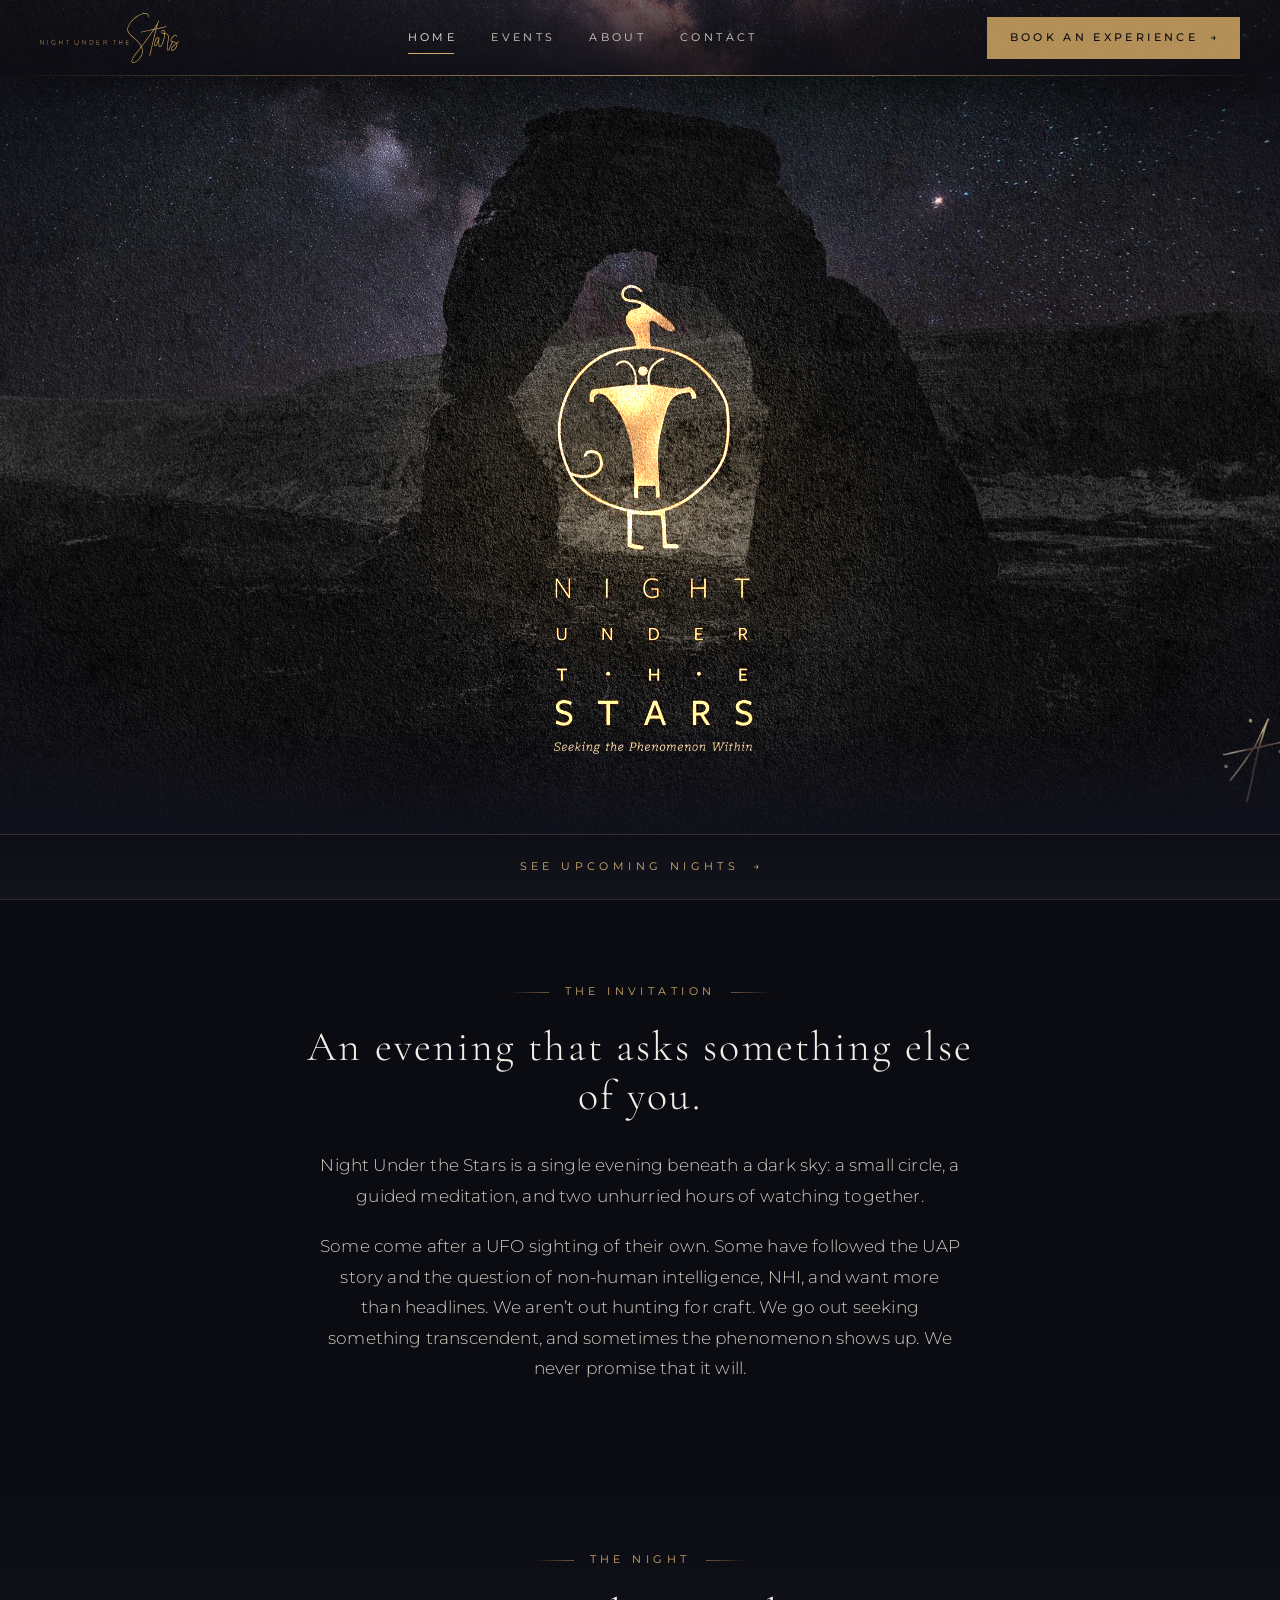
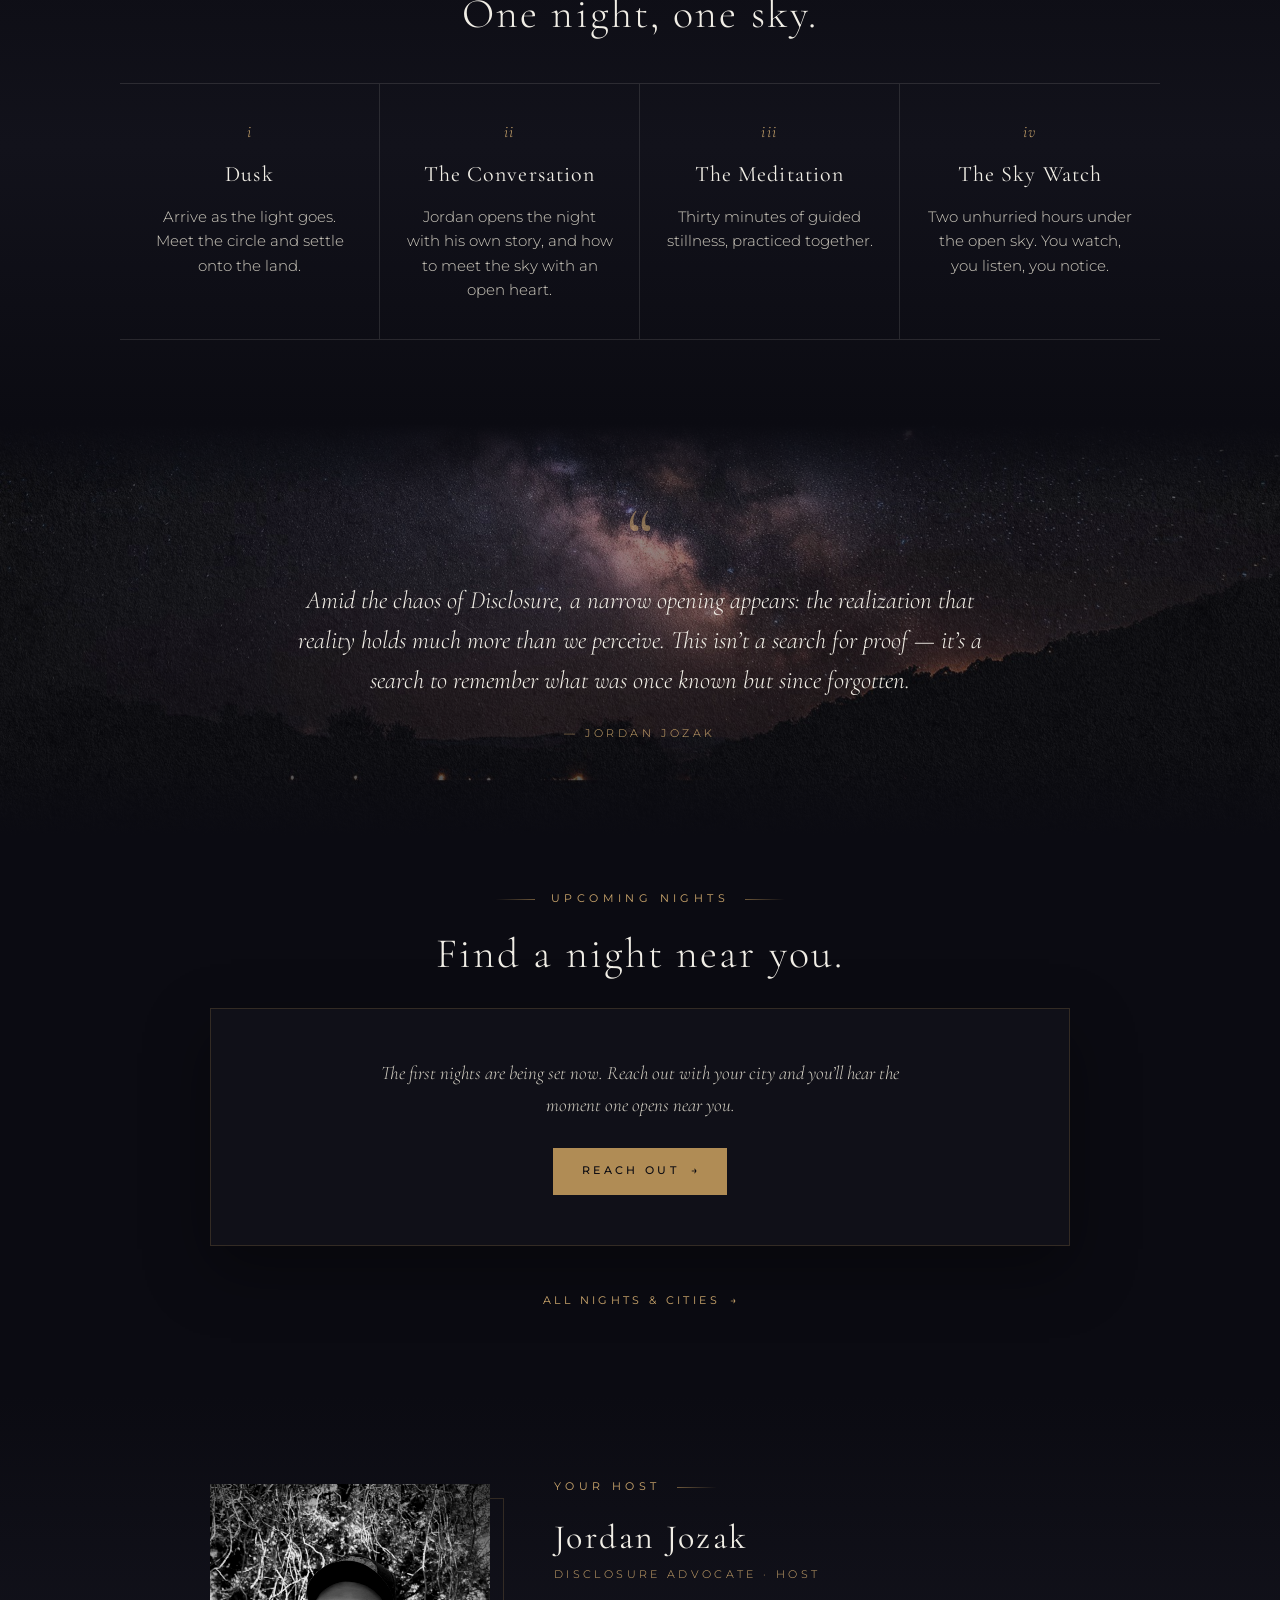
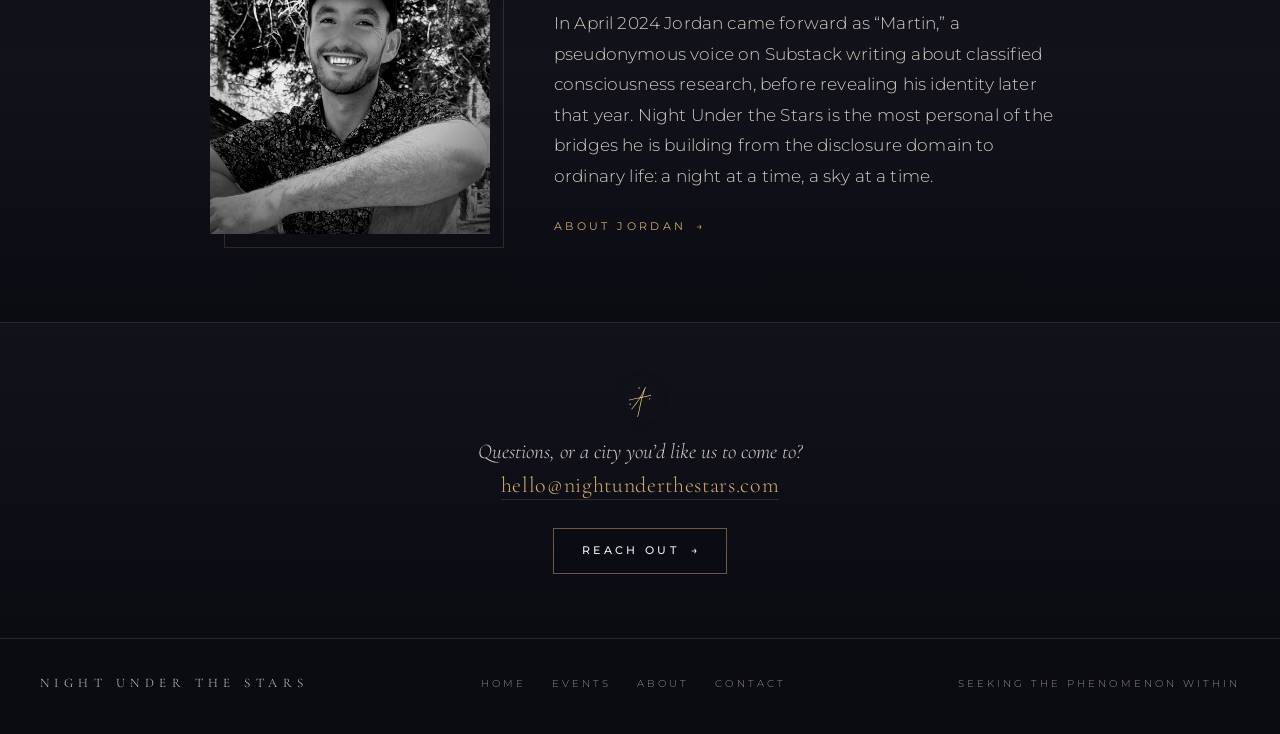
==== commit 2a7de174: "Four-page site: Home, Events, About, Contact; always-on header; shorter home From Jordan's Nov 18 vo" ====
--- a/index.html
+++ b/index.html
@@ -3,1076 +3,160 @@
 <head>
 <meta charset="UTF-8" />
 <meta name="viewport" content="width=device-width, initial-scale=1.0" />
-<title>Night Under the Stars — Seeking the Phenomenon Within</title>
-<meta name="description" content="Single nights under dark skies, city by city — stillness, contact practice, and a long slow evening beneath the open sky. Hosted by Jordan Jozak." />
-<meta property="og:title" content="Night Under the Stars" />
-<meta property="og:description" content="Seeking the Phenomenon Within. Single nights under dark skies, city by city, hosted by Jordan Jozak." />
+<title>Night Under the Stars — Contact Meditation &amp; Sky Watch Nights with Jordan Jozak</title>
+<meta name="description" content="Single nights under dark skies with Jordan Jozak: a guided meditation and two hours of sky watch. An experience-first way into the UFO, UAP and NHI conversation." />
+<link rel="canonical" href="https://nightunderthestars.com/" />
+<meta property="og:title" content="Night Under the Stars — Contact Meditation &amp; Sky Watch Nights with Jordan Jozak" />
+<meta property="og:description" content="Single nights under dark skies with Jordan Jozak: a guided meditation and two hours of sky watch. An experience-first way into the UFO, UAP and NHI conversation." />
 <meta property="og:image" content="https://nightunderthestars.com/assets/img/hero.jpg" />
 <meta property="og:url" content="https://nightunderthestars.com/" />
 <meta property="og:type" content="website" />
 <meta name="twitter:card" content="summary_large_image" />
-<link rel="canonical" href="https://nightunderthestars.com/" />
 <meta name="robots" content="index,follow" />
-
 <script>document.documentElement.className = 'js';</script>
-<link rel="icon" type="image/svg+xml" href="assets/logo/star.svg" />
+<link rel="icon" type="image/svg+xml" href="/assets/logo/star.svg" />
 <link rel="preconnect" href="https://fonts.googleapis.com" />
 <link rel="preconnect" href="https://fonts.gstatic.com" crossorigin />
 <link href="https://fonts.googleapis.com/css2?family=Cormorant+Garamond:ital,wght@0,300;0,400;0,500;1,300;1,400&family=Montserrat:wght@200;300;400;500&display=swap" rel="stylesheet" />
-
-<style>
-  :root {
-    --bg: #0b0b12;
-    --bg-soft: #12121b;
-    --ink: #f1eee6;
-    --ink-soft: #d0ccc0;
-    --ink-mute: #918c7e;
-    --gold: #b08c55;
-    --gold-bright: #cfa96e;
-    --gold-soft: rgba(176, 140, 85, 0.6);
-    --gold-faint: rgba(176, 140, 85, 0.2);
-    --rule: rgba(241, 238, 230, 0.12);
-  }
-
-  * { box-sizing: border-box; margin: 0; padding: 0; }
-
-  html { scroll-behavior: smooth; }
-
-  body {
-    font-family: 'Montserrat', -apple-system, BlinkMacSystemFont, sans-serif;
-    font-weight: 300;
-    background: var(--bg);
-    color: var(--ink);
-    line-height: 1.6;
-    -webkit-font-smoothing: antialiased;
-    text-rendering: optimizeLegibility;
-    overflow-x: hidden;
-    opacity: 0;
-    animation: bodyFadeIn 1.6s ease-out 0.1s forwards;
-  }
-  @keyframes bodyFadeIn { to { opacity: 1; } }
-
-  .ornamental-quote {
-    font-family: 'Cormorant Garamond', serif;
-    font-weight: 400;
-    font-size: clamp(80px, 9vw, 130px);
-    line-height: 0.5;
-    color: var(--gold-bright);
-    opacity: 0.5;
-    text-align: center;
-    margin-bottom: 36px;
-    user-select: none;
-  }
-
-  ::selection { background: var(--gold); color: var(--bg); }
-
-  a { color: inherit; text-decoration: none; }
-
-  /* ===== NAV ===== */
-  .nav {
-    position: fixed;
-    top: 0; left: 0; right: 0;
-    z-index: 100;
-    padding: 24px 40px;
-    display: flex;
-    justify-content: space-between;
-    align-items: center;
-    background: linear-gradient(to bottom, rgba(11,11,18,0.55) 0%, rgba(11,11,18,0) 100%);
-    transition: padding 0.4s ease, background 0.4s ease;
-  }
-  .nav.scrolled {
-    padding: 14px 40px;
-    background: rgba(11,11,18,0.92);
-    backdrop-filter: blur(8px);
-    -webkit-backdrop-filter: blur(8px);
-  }
-  .js .nav:not(.scrolled) .nav-mark { opacity: 0; pointer-events: none; }
-  .nav-mark {
-    display: inline-flex;
-    align-items: center;
-    transition: opacity 0.4s ease, transform 0.5s ease;
-    opacity: 0.95;
-  }
-  .nav-mark:hover { opacity: 1; transform: translateY(-1px); }
-  .nav-mark img {
-    height: 56px;
-    width: auto;
-    display: block;
-    filter: drop-shadow(0 2px 12px rgba(0,0,0,0.4)) brightness(1.12);
-  }
-  .nav-link {
-    font-size: 10.5px;
-    font-weight: 400;
-    letter-spacing: 0.32em;
-    text-transform: uppercase;
-    color: var(--ink);
-    padding: 10px 22px;
-    border: 1px solid var(--gold-soft);
-    background: rgba(11,11,18,0.35);
-    transition: all 0.4s ease;
-  }
-  .nav-link:hover {
-    color: var(--ink);
-    border-color: var(--gold-soft);
-    background: rgba(176,140,85,0.07);
-  }
-
-  /* ===== HERO ===== */
-  .hero {
-    position: relative;
-    min-height: 100vh;
-    display: flex;
-    flex-direction: column;
-    justify-content: flex-end;
-    align-items: center;
-    text-align: center;
-    padding: 120px 40px 5.5vh;
-    overflow: hidden;
-  }
-  .visually-hidden {
-    position: absolute;
-    width: 1px; height: 1px;
-    margin: -1px; padding: 0;
-    overflow: hidden;
-    clip: rect(0 0 0 0);
-    white-space: nowrap;
-    border: 0;
-  }
-  .hero-bg {
-    position: absolute;
-    inset: 0;
-    background-image: url('assets/img/hero.jpg');
-    background-size: cover;
-    background-position: center center;
-    z-index: 0;
-    filter: brightness(1.45) saturate(1.18);
-  }
-  .hero-bg::before {
-    content: '';
-    position: absolute;
-    inset: 0;
-    background: radial-gradient(ellipse 34% 42% at 50% 56%, rgba(255, 218, 158, 0.38) 0%, rgba(255, 203, 126, 0.15) 40%, transparent 70%);
-    mix-blend-mode: soft-light;
-    pointer-events: none;
-    z-index: 1;
-  }
-  .hero-bg::after {
-    content: '';
-    position: absolute;
-    inset: 0;
-    background:
-      radial-gradient(ellipse at center, rgba(11,11,18,0) 0%, rgba(11,11,18,0.16) 70%, rgba(11,11,18,0.74) 100%),
-      linear-gradient(to bottom, rgba(11,11,18,0.04) 0%, rgba(11,11,18,0) 82%, var(--bg) 100%);
-    z-index: 2;
-  }
-  .hero-inner {
-    position: relative;
-    z-index: 3;
-    opacity: 0;
-    transform: translateY(20px);
-    animation: rise 1.6s ease-out 0.7s forwards;
-    max-width: 720px;
-  }
-  .hero-scroll {
-    display: inline-flex;
-    align-items: center;
-    justify-content: center;
-    width: 44px; height: 44px;
-    border: 1px solid var(--gold-faint);
-    border-radius: 50%;
-    color: var(--gold-bright);
-    font-size: 18px;
-    background: rgba(11,11,18,0.3);
-    backdrop-filter: blur(4px);
-    -webkit-backdrop-filter: blur(4px);
-    animation: drift 3.2s ease-in-out infinite;
-    transition: border-color 0.4s ease;
-  }
-  .hero-scroll:hover { border-color: var(--gold-soft); }
-  @keyframes drift {
-    0%, 100% { transform: translateY(0); }
-    50% { transform: translateY(7px); }
-  }
-
-  /* slim CTA band directly under the hero */
-  .cta-band {
-    display: block;
-    text-decoration: none;
-    text-align: center;
-    padding: 26px 24px;
-    background: linear-gradient(180deg, var(--bg), var(--bg-soft));
-    border-bottom: 1px solid var(--rule);
-    font-size: 10.5px;
-    font-weight: 400;
-    letter-spacing: 0.4em;
-    text-transform: uppercase;
-    color: var(--gold-bright);
-    transition: letter-spacing 0.5s ease, color 0.4s ease;
-  }
-  .cta-band:hover { letter-spacing: 0.46em; color: var(--ink); }
-
-  @keyframes rise {
-    to { opacity: 1; transform: translateY(0); }
-  }
-
-  /* ===== SECTIONS ===== */
-  section { position: relative; }
-  .section {
-    padding: 112px 40px;
-    max-width: 880px;
-    margin: 0 auto;
-    position: relative;
-  }
-  .section-narrow { max-width: 720px; }
-
-  .eyebrow {
-    font-size: 10.5px;
-    font-weight: 400;
-    letter-spacing: 0.42em;
-    text-transform: uppercase;
-    color: var(--gold-bright);
-    margin-bottom: 28px;
-    display: flex;
-    align-items: center;
-    justify-content: center;
-    gap: 16px;
-  }
-  .eyebrow::before,
-  .eyebrow::after {
-    content: '';
-    flex: 0 0 40px;
-    height: 1px;
-    background: linear-gradient(to right, transparent, var(--gold-soft));
-  }
-  .eyebrow::after {
-    background: linear-gradient(to left, transparent, var(--gold-soft));
-  }
-
-  h2 {
-    font-family: 'Cormorant Garamond', serif;
-    font-weight: 300;
-    font-size: clamp(28px, 3.6vw, 44px);
-    letter-spacing: 0.06em;
-    text-align: center;
-    margin-bottom: 56px;
-    line-height: 1.15;
-  }
-
-  .lede {
-    font-family: 'Cormorant Garamond', serif;
-    font-style: italic;
-    font-weight: 300;
-    font-size: clamp(19px, 2.0vw, 24px);
-    line-height: 1.6;
-    color: var(--ink);
-    text-align: center;
-    margin-bottom: 48px;
-  }
-
-  .body-text {
-    font-size: 16.5px;
-    line-height: 1.85;
-    color: var(--ink-soft);
-    font-weight: 300;
-    letter-spacing: 0.01em;
-  }
-  .body-text p + p { margin-top: 1.4em; }
-
-  .attribution {
-    font-size: 11px;
-    font-weight: 400;
-    letter-spacing: 0.32em;
-    text-transform: uppercase;
-    color: var(--gold-bright);
-    text-align: center;
-    margin-top: 32px;
-  }
-
-  /* ===== QUOTE SECTION ===== */
-  .quote-section {
-    background:
-      linear-gradient(to bottom, var(--bg) 0%, rgba(11,11,18,0.42) 16%, rgba(11,11,18,0.6) 82%, var(--bg) 100%),
-      url('assets/img/cosmos.jpg');
-    background-size: cover;
-    background-position: center 35%;
-    background-attachment: fixed;
-  }
-  .quote-section .section { padding: 150px 40px; }
-
-  /* ===== INVITATION ===== */
-  .invitation { background: linear-gradient(180deg, var(--bg) 0%, var(--bg-soft) 50%, var(--bg) 100%); }
-
-  /* ===== WEEKEND ===== */
-  .weekend { background: linear-gradient(180deg, var(--bg) 0%, var(--bg-soft) 55%, var(--bg) 100%); }
-  .fine-note {
-    text-align: center;
-    margin-top: 48px;
-    font-size: 13.5px;
-    color: var(--ink-mute);
-    font-style: italic;
-  }
-  .weekend-grid {
-    display: grid;
-    grid-template-columns: repeat(3, 1fr);
-    gap: 0;
-    border-top: 1px solid var(--rule);
-    border-bottom: 1px solid var(--rule);
-    margin-bottom: 56px;
-  }
-  .weekend-cell {
-    padding: 32px 24px;
-    text-align: center;
-    border-right: 1px solid var(--rule);
-  }
-  .weekend-cell:last-child { border-right: none; }
-  .weekend-label {
-    font-size: 10px;
-    font-weight: 400;
-    letter-spacing: 0.36em;
-    text-transform: uppercase;
-    color: var(--gold-bright);
-    margin-bottom: 14px;
-  }
-  .weekend-value {
-    font-family: 'Cormorant Garamond', serif;
-    font-weight: 400;
-    font-size: 19px;
-    letter-spacing: 0.04em;
-    color: var(--ink);
-    line-height: 1.4;
-  }
-
-  .rhythm {
-    display: flex;
-    flex-direction: column;
-    gap: 28px;
-    margin-top: 32px;
-  }
-  .rhythm-item {
-    display: grid;
-    grid-template-columns: 150px 1fr;
-    gap: 32px;
-    padding: 22px 0;
-    border-bottom: 1px solid var(--rule);
-  }
-  .rhythm-item:last-child { border-bottom: none; }
-  .rhythm-day {
-    font-family: 'Cormorant Garamond', serif;
-    font-style: italic;
-    font-weight: 400;
-    font-size: 19px;
-    color: var(--gold-bright);
-    letter-spacing: 0.04em;
-    padding-top: 2px;
-  }
-  .rhythm-body {
-    font-size: 15.5px;
-    line-height: 1.75;
-    color: var(--ink-soft);
-  }
-
-  /* ===== HOST ===== */
-  .hosts { background: var(--bg); }
-  .host-single {
-    max-width: 640px;
-    margin: 16px auto 0;
-    text-align: center;
-  }
-  .host-name {
-    font-family: 'Cormorant Garamond', serif;
-    font-weight: 400;
-    font-size: 30px;
-    letter-spacing: 0.08em;
-    margin-bottom: 10px;
-  }
-  .host-role {
-    font-size: 10.5px;
-    font-weight: 400;
-    letter-spacing: 0.32em;
-    text-transform: uppercase;
-    color: var(--gold-bright);
-    margin-bottom: 28px;
-    line-height: 1.5;
-  }
-  .host-bio {
-    font-size: 15.5px;
-    line-height: 1.8;
-    color: var(--ink-soft);
-    text-align: left;
-  }
-  .host-bio p + p { margin-top: 1.3em; }
-  .guests-block {
-    margin-top: 80px;
-    padding: 48px 32px;
-    border-top: 1px solid var(--gold-faint);
-    border-bottom: 1px solid var(--gold-faint);
-    text-align: center;
-    max-width: 620px;
-    margin-left: auto;
-    margin-right: auto;
-  }
-  .guests-ornament {
-    height: 26px;
-    width: auto;
-    opacity: 0.85;
-    filter: brightness(1.6) drop-shadow(0 0 10px rgba(176,140,85,0.35));
-    margin-bottom: 20px;
-  }
-  .guests-eyebrow {
-    font-size: 10px;
-    font-weight: 400;
-    letter-spacing: 0.42em;
-    text-transform: uppercase;
-    color: var(--gold-bright);
-    margin-bottom: 22px;
-  }
-  .guests-body {
-    font-family: 'Cormorant Garamond', serif;
-    font-style: italic;
-    font-weight: 400;
-    font-size: 17px;
-    line-height: 1.6;
-    color: var(--ink-soft);
-    letter-spacing: 0.005em;
-  }
-
-  /* ===== JOIN THE LIST ===== */
-  .join {
-    background:
-      linear-gradient(to bottom, var(--bg) 0%, rgba(11,11,18,0.5) 16%, rgba(11,11,18,0.68) 82%, var(--bg) 100%),
-      url('assets/img/cosmos.jpg');
-    background-size: cover;
-    background-position: center 80%;
-    background-attachment: fixed;
-  }
-  .join-card {
-    max-width: 580px;
-    margin: 0 auto;
-    padding: 56px 48px;
-    border: 1px solid var(--gold-faint);
-    background: rgba(18, 18, 27, 0.55);
-    backdrop-filter: blur(12px);
-    -webkit-backdrop-filter: blur(12px);
-    text-align: center;
-  }
-  .join-prompt {
-    font-family: 'Cormorant Garamond', serif;
-    font-style: italic;
-    font-size: 17.5px;
-    color: var(--ink-soft);
-    margin-bottom: 34px;
-    line-height: 1.65;
-  }
-  .join-form { display: flex; flex-direction: column; gap: 16px; }
-  .join-input {
-    width: 100%;
-    background: rgba(11,11,18,0.6);
-    border: 1px solid var(--gold-faint);
-    color: var(--ink);
-    padding: 17px 22px;
-    font-family: 'Montserrat', sans-serif;
-    font-size: 14px;
-    font-weight: 300;
-    letter-spacing: 0.06em;
-    text-align: center;
-    outline: none;
-    transition: all 0.4s ease;
-  }
-  .join-input::placeholder { color: var(--ink-mute); letter-spacing: 0.1em; }
-  .join-input:focus { border-color: var(--gold-soft); background: rgba(11,11,18,0.8); }
-  .join-submit {
-    display: inline-block;
-    padding: 17px 56px;
-    background: var(--gold);
-    border: 1px solid var(--gold);
-    color: var(--bg);
-    font-family: 'Montserrat', sans-serif;
-    font-size: 11px;
-    font-weight: 500;
-    letter-spacing: 0.4em;
-    text-transform: uppercase;
-    cursor: pointer;
-    transition: all 0.5s ease;
-  }
-  .join-submit:hover { background: var(--gold-bright); border-color: var(--gold-bright); letter-spacing: 0.44em; }
-  .join-note {
-    margin-top: 24px;
-    font-size: 12.5px;
-    color: var(--ink-mute);
-    font-style: italic;
-    line-height: 1.7;
-  }
-
-  /* ===== UPCOMING NIGHTS ===== */
-  .nights {
-    background:
-      linear-gradient(to bottom, var(--bg) 0%, rgba(11,11,18,0.5) 16%, rgba(11,11,18,0.7) 82%, var(--bg) 100%),
-      url('assets/img/background.jpg');
-    background-size: cover;
-    background-position: center 30%;
-    background-attachment: fixed;
-  }
-  #nights, #join { scroll-margin-top: 40px; }
-  .nights-card {
-    max-width: 820px;
-    margin: 0 auto;
-    padding: 8px 44px;
-    border: 1px solid var(--gold-faint);
-    background: rgba(18, 18, 27, 0.6);
-    backdrop-filter: blur(12px);
-    -webkit-backdrop-filter: blur(12px);
-  }
-  .night {
-    display: grid;
-    grid-template-columns: 150px 1fr 190px;
-    gap: 32px;
-    align-items: center;
-    padding: 30px 0;
-    border-bottom: 1px solid var(--rule);
-  }
-  .night:last-child { border-bottom: none; }
-  .night-date span { display: block; }
-  .night-weekday, .night-year {
-    font-size: 9.5px;
-    font-weight: 400;
-    letter-spacing: 0.34em;
-    text-transform: uppercase;
-    color: var(--ink-mute);
-  }
-  .night-day {
-    font-family: 'Cormorant Garamond', serif;
-    font-style: italic;
-    font-size: 22px;
-    color: var(--gold-bright);
-    letter-spacing: 0.03em;
-    margin: 4px 0;
-  }
-  .night-city {
-    font-family: 'Cormorant Garamond', serif;
-    font-weight: 400;
-    font-size: 28px;
-    letter-spacing: 0.05em;
-    line-height: 1.2;
-  }
-  .night-detail {
-    margin-top: 8px;
-    font-size: 13.5px;
-    line-height: 1.6;
-    color: var(--ink-soft);
-  }
-  .night-action { text-align: center; }
-  .night-action a { display: block; padding-left: 0; padding-right: 0; }
-  .night-price {
-    font-family: 'Cormorant Garamond', serif;
-    font-size: 21px;
-    letter-spacing: 0.05em;
-    margin-bottom: 12px;
-  }
-  .btn-gold, .btn-ghost {
-    display: inline-block;
-    padding: 15px 34px;
-    font-family: 'Montserrat', sans-serif;
-    font-size: 11px;
-    font-weight: 500;
-    letter-spacing: 0.36em;
-    text-transform: uppercase;
-    transition: all 0.5s ease;
-    white-space: nowrap;
-  }
-  .btn-gold { background: var(--gold); border: 1px solid var(--gold); color: var(--bg); }
-  .btn-gold:hover { background: var(--gold-bright); border-color: var(--gold-bright); }
-  .btn-ghost { border: 1px solid var(--gold-soft); color: var(--ink); }
-  .btn-ghost:hover { background: rgba(176,140,85,0.12); }
-  .nights-empty { padding: 44px 0 48px; text-align: center; }
-  .nights-empty p {
-    font-family: 'Cormorant Garamond', serif;
-    font-style: italic;
-    font-size: 19px;
-    line-height: 1.65;
-    color: var(--ink-soft);
-    max-width: 520px;
-    margin: 0 auto 30px;
-  }
-  .nights-quiet {
-    margin-top: 40px;
-    text-align: center;
-    font-size: 13px;
-    color: var(--ink-soft);
-    letter-spacing: 0.04em;
-    line-height: 1.8;
-  }
-  .nights-quiet a {
-    color: var(--gold-bright);
-    border-bottom: 1px solid var(--gold-faint);
-    padding-bottom: 1px;
-  }
-  [hidden] { display: none !important; }
-
-  /* ===== FOOTER ===== */
-  footer {
-    padding: 48px 40px;
-    text-align: center;
-    border-top: 1px solid var(--rule);
-    background: var(--bg);
-  }
-  .footer-mark {
-    font-family: 'Cormorant Garamond', serif;
-    font-weight: 400;
-    font-size: 13px;
-    letter-spacing: 0.42em;
-    text-transform: uppercase;
-    color: var(--ink-soft);
-    margin-bottom: 16px;
-    opacity: 0.9;
-  }
-  .footer-meta {
-    font-size: 9.5px;
-    font-weight: 300;
-    letter-spacing: 0.36em;
-    text-transform: uppercase;
-    color: var(--ink-mute);
-  }
-
-  /* ===== STARMAN ACCENT ===== */
-  .starman-divider {
-    display: flex;
-    justify-content: center;
-    align-items: center;
-    padding: 60px 0 20px;
-  }
-  .starman-divider img {
-    height: 130px;
-    width: auto;
-    opacity: 1;
-    filter: drop-shadow(0 0 26px rgba(176,140,85,0.5)) brightness(1.1);
-  }
-
-  /* ===== STAR DIVIDER (smaller ornament) ===== */
-  .star-divider {
-    display: flex;
-    justify-content: center;
-    align-items: center;
-    padding: 40px 0 10px;
-  }
-  .star-divider img {
-    height: 32px;
-    width: auto;
-    opacity: 0.9;
-    filter: brightness(1.8) saturate(0.95) drop-shadow(0 0 14px rgba(176,140,85,0.35));
-  }
-
-  /* ===== STAR-FIELD (subtle) ===== */
-  .starfield {
-    position: fixed;
-    inset: 0;
-    pointer-events: none;
-    z-index: 1;
-  }
-  .star-tiny {
-    position: absolute;
-    width: 1px;
-    height: 1px;
-    background: white;
-    border-radius: 50%;
-    opacity: 0.45;
-    animation: twinkle 5s infinite ease-in-out;
-  }
-  @keyframes twinkle {
-    0%, 100% { opacity: 0.18; }
-    50% { opacity: 0.75; }
-  }
-
-  .footer-meta a { transition: color 0.4s ease; }
-  .footer-meta a:hover { color: var(--ink-soft); }
-
-  a:focus-visible, button:focus-visible, input:focus-visible, textarea:focus-visible {
-    outline: 1px solid var(--gold-bright);
-    outline-offset: 3px;
-  }
-
-  /* ===== REVEAL ON SCROLL (only when scripts run, so the page never sits blank) ===== */
-  .js .reveal {
-    opacity: 0;
-    transform: translateY(24px);
-    transition: opacity 1.2s ease, transform 1.2s ease;
-  }
-  .js .reveal.in {
-    opacity: 1;
-    transform: translateY(0);
-  }
-
-  /* ===== RESPONSIVE ===== */
-  @media (max-width: 760px) {
-    .nav { padding: 18px 24px; }
-    .nav.scrolled { padding: 12px 24px; }
-    .nav-link {
-      padding: 12px 18px;
-      font-size: 9.5px;
-      min-height: 44px;
-      display: inline-flex;
-      align-items: center;
-    }
-    .nav-mark img { height: 42px; }
-    .eyebrow { letter-spacing: 0.28em; gap: 12px; }
-    .eyebrow::before, .eyebrow::after { flex: 0 0 28px; }
-    .nights-quiet a { display: inline-block; padding: 6px 2px; }
-
-    .hero { padding: 100px 24px 8vh; }
-    .hero-bg { background-position: center 20%; }
-
-    .section { padding: 90px 28px; }
-    .quote-section .section { padding: 120px 28px; }
-
-    .weekend-grid {
-      grid-template-columns: 1fr;
-    }
-    .weekend-cell {
-      border-right: none;
-      border-bottom: 1px solid var(--rule);
-    }
-    .weekend-cell:last-child { border-bottom: none; }
-
-    .rhythm-item {
-      grid-template-columns: 1fr;
-      gap: 8px;
-    }
-
-    .join-card { padding: 40px 28px; }
-    .quote-section, .nights, .join { background-attachment: scroll; }
-
-    .body-text { font-size: 16px; }
-    .nights-card { padding: 4px 26px; }
-    .night {
-      grid-template-columns: 1fr;
-      gap: 14px;
-      text-align: center;
-      padding: 34px 0;
-    }
-    .night-action a { display: inline-block; min-width: 220px; }
-    .cta-band { letter-spacing: 0.26em; line-height: 2; }
-  }
-
-  @media (prefers-reduced-motion: reduce) {
-    html { scroll-behavior: auto; }
-    body { opacity: 1; animation: none; }
-    .js .reveal { opacity: 1; transform: none; transition: none; }
-    .star-tiny, .hero-scroll { animation: none; }
-  }
-</style>
+<link rel="stylesheet" href="/assets/css/site.css" />
 </head>
 <body>
 
-<!-- subtle background starfield -->
 <div class="starfield" id="starfield" aria-hidden="true"></div>
 
-<!-- ===== NAV ===== -->
-<nav class="nav" id="nav">
-  <a href="#top" class="nav-mark" aria-label="Night Under the Stars">
-    <img src="assets/logo/nuts-horiz.svg" alt="Night Under the Stars" />
+<header class="site-header">
+  <a class="brand" href="/" aria-label="Night Under the Stars, home">
+    <img src="/assets/logo/nuts-horiz.svg" alt="Night Under the Stars" />
   </a>
-  <a href="#nights" class="nav-link">Upcoming Nights</a>
-</nav>
+  <nav class="site-nav" aria-label="Main">
+    <a href="/" aria-current="page">Home</a>
+    <a href="/events/">Events</a>
+    <a href="/about/">About</a>
+    <a href="/contact/">Contact</a>
+  </nav>
+  <a class="btn btn-gold header-cta" href="/events/">Book an Experience <span class="arrow" aria-hidden="true">&rarr;</span></a>
+</header>
 
-<!-- ===== HERO ===== -->
+<main>
+
 <section class="hero" id="top">
   <div class="hero-bg"></div>
   <h1 class="visually-hidden">Night Under the Stars &mdash; Seeking the Phenomenon Within</h1>
 </section>
 
-<!-- ===== CTA BAND ===== -->
-<a class="cta-band" href="#nights" id="welcome">Single Nights, City by City &nbsp;&middot;&nbsp; See Upcoming Nights &nbsp;&#8594;</a>
+<a class="cta-band" href="/events/">See Upcoming Nights <span class="arrow" aria-hidden="true">&rarr;</span></a>
 
-<!-- ===== OPENING QUOTE ===== -->
-<section class="quote-section">
-  <div class="section section-narrow reveal">
-    <div class="ornamental-quote" aria-hidden="true">&ldquo;</div>
-    <p class="lede">
-      Amid the chaos of Disclosure, a narrow opening appears: the realization that reality holds <em>much</em> more than we perceive. This isn&rsquo;t a search for proof &mdash; it&rsquo;s a search to remember what was once known but since forgotten.
-    </p>
-    <div class="attribution">&mdash; Jordan Jozak</div>
-  </div>
-</section>
-
-<!-- ===== INVITATION ===== -->
-<section class="invitation">
-  <div class="section section-narrow reveal">
-    <div class="eyebrow">I &middot; The Invitation</div>
+<section class="section">
+  <div class="wrap narrow reveal">
+    <div class="eyebrow">The Invitation</div>
     <h2>An evening that asks something else of you.</h2>
-    <div class="body-text">
+    <div class="prose center" style="text-align:center">
       <p>
-        Night Under the Stars is a small, intentional gathering. One evening, one sky, and a circle of people in a quiet place beyond the city lights &mdash; not an event, not a conference, but the kind of stretched, contemplative time that has become rare.
+        Night Under the Stars is a single evening beneath a dark sky: a small circle, a guided meditation, and two unhurried hours of watching together.
       </p>
       <p>
-        There is no agenda we are trying to convince you of, no apparatus you need to be wired to. The night opens an unhurried space for stillness, for conversation, and for the kinds of experiences that have always been available to those who slow down enough to notice.
-      </p>
-      <p>
-        We do not promise the phenomenon will arrive. We are simply creating the conditions that have, across many traditions and many lives, made it possible.
-      </p>
-      <p>
-        If you found your way here after hearing the name somewhere &mdash; welcome. This page is the door. Upcoming nights are listed below, and the list is how you hear when one opens near you.
+        Some come after a UFO sighting of their own. Some have followed the UAP story and the question of non-human intelligence, NHI, and want more than headlines. We aren&rsquo;t out hunting for craft. We go out seeking something transcendent, and sometimes the phenomenon shows up. We never promise that it will.
       </p>
     </div>
   </div>
 </section>
 
-<!-- ===== THE NIGHT ===== -->
-<section class="weekend">
-  <div class="section reveal">
-    <div class="eyebrow">II &middot; The Night</div>
+<section class="section soft">
+  <div class="wrap reveal">
+    <div class="eyebrow">The Night</div>
     <h2>One night, one sky.</h2>
-
-    <div class="weekend-grid">
-      <div class="weekend-cell">
-        <div class="weekend-label">Format</div>
-        <div class="weekend-value">A Single Evening<br/>Dusk into Night</div>
+    <div class="steps">
+      <div class="step">
+        <div class="step-num">i</div>
+        <div class="step-title">Dusk</div>
+        <div class="step-body">Arrive as the light goes. Meet the circle and settle onto the land.</div>
       </div>
-      <div class="weekend-cell">
-        <div class="weekend-label">Scale</div>
-        <div class="weekend-value">A Small Circle<br/>Kept Small on Purpose</div>
+      <div class="step">
+        <div class="step-num">ii</div>
+        <div class="step-title">The Conversation</div>
+        <div class="step-body">Jordan opens the night with his own story, and how to meet the sky with an open heart.</div>
       </div>
-      <div class="weekend-cell">
-        <div class="weekend-label">Place</div>
-        <div class="weekend-value">Dark Skies<br/>City by City</div>
+      <div class="step">
+        <div class="step-num">iii</div>
+        <div class="step-title">The Meditation</div>
+        <div class="step-body">Thirty minutes of guided stillness, practiced together.</div>
       </div>
-    </div>
-
-    <div class="rhythm">
-      <div class="rhythm-item">
-        <div class="rhythm-day">Dusk</div>
-        <div class="rhythm-body">Arrival as the light goes. You meet the circle, settle onto the land, and set down what you arrived carrying.</div>
-      </div>
-      <div class="rhythm-item">
-        <div class="rhythm-day">Nightfall</div>
-        <div class="rhythm-body">Jordan opens the evening: where this practice comes from, and how to meet the night with an open heart rather than an expectation.</div>
-      </div>
-      <div class="rhythm-item">
-        <div class="rhythm-day">Under the sky</div>
-        <div class="rhythm-body">The centerpiece &mdash; a long, guided stillness beneath the open sky, practiced together. Then quiet. You watch, you listen, you notice.</div>
-      </div>
-      <div class="rhythm-item">
-        <div class="rhythm-day">Before you go</div>
-        <div class="rhythm-body">A closing circle, to share what moved or to keep it. You leave with what you came for, in your own time.</div>
-      </div>
-    </div>
-
-    <p class="fine-note">
-      Exact location, arrival time, and what to bring arrive by email once you reserve.
-    </p>
-  </div>
-</section>
-
-<!-- ===== STARMAN ACCENT ===== -->
-<div class="starman-divider reveal">
-  <img src="assets/art/starman.svg" alt="" />
-</div>
-
-<!-- ===== UPCOMING NIGHTS ===== -->
-<section class="nights" id="nights">
-  <div class="section reveal">
-    <div class="eyebrow">III &middot; Upcoming Nights</div>
-    <h2>Find a night near you.</h2>
-
-    <div class="nights-card">
-      <!-- Filled from the NIGHTS list at the bottom of this file. Empty list = the note below. -->
-      <div class="nights-list" id="nights-list" hidden></div>
-
-      <div class="nights-empty" id="nights-empty">
-        <p>
-          The first nights are being set now &mdash; single evenings, city by city. Leave your city on the list and you&rsquo;ll hear the moment one opens near you.
-        </p>
-        <a class="btn-gold" href="#join">Join the List</a>
-      </div>
-    </div>
-
-    <p class="nights-quiet" id="nights-quiet" hidden>
-      Don&rsquo;t see your city? <a href="#join">Leave it on the list</a> &mdash; it helps decide where the next nights land.
-    </p>
-  </div>
-</section>
-
-<!-- ===== HOST ===== -->
-<section class="hosts">
-  <div class="section reveal">
-    <div class="eyebrow">IV &middot; Your Host</div>
-    <h2>Time with someone doing the work.</h2>
-
-    <div class="host-single">
-      <div class="host-name">Jordan Jozak</div>
-      <div class="host-role">Disclosure Advocate &middot; Host</div>
-      <div class="host-bio">
-        <p>
-          Jordan has worked publicly as an entrepreneur for over a decade, with successful scale-ups in technology and utilities. In April 2024 he came forward as &ldquo;Martin,&rdquo; a pseudonymous voice on Substack writing about classified consciousness research, before revealing his identity later that year. He joined Skywatcher as a psionic asset alongside several operators who have since stepped into the public arena, and has been featured in investigative journalist Ross Coulthart&rsquo;s reporting on the field.
-        </p>
-        <p>
-          His current work brings firsthand experience of exotic technology and non-human intelligence into the open, building bridges from the disclosure domain to ordinary life. Night Under the Stars is the most personal of those bridges: a night at a time, a sky at a time.
-        </p>
+      <div class="step">
+        <div class="step-num">iv</div>
+        <div class="step-title">The Sky Watch</div>
+        <div class="step-body">Two unhurried hours under the open sky. You watch, you listen, you notice.</div>
       </div>
     </div>
   </div>
 </section>
 
-<!-- ===== STAR DIVIDER ===== -->
-<div class="star-divider reveal">
-  <img src="assets/logo/star.svg" alt="" />
-</div>
+<section class="quote-band reveal">
+  <div class="mark" aria-hidden="true">&ldquo;</div>
+  <blockquote>
+    Amid the chaos of Disclosure, a narrow opening appears: the realization that reality holds <em>much</em> more than we perceive. This isn&rsquo;t a search for proof &mdash; it&rsquo;s a search to remember what was once known but since forgotten.
+    <cite>&mdash; Jordan Jozak</cite>
+  </blockquote>
+</section>
 
-<!-- ===== JOIN THE LIST ===== -->
-<section class="join" id="join">
-  <div class="section section-narrow reveal">
-    <div class="eyebrow">V &middot; The List</div>
-    <h2>Hear when a night opens near you.</h2>
-
-    <div class="join-card">
-      <p class="join-prompt">
-        Nights are small and announced to the list first. Leave your email and your city &mdash; it helps decide where the next ones land. And if there&rsquo;s something you want to say or ask, this same window reaches Jordan directly.
-      </p>
-      <form class="join-form" name="upcoming-nights" method="POST" action="/thanks.html" data-netlify="true" netlify-honeypot="bot-field">
-        <p style="display:none"><label>Don&rsquo;t fill this out: <input name="bot-field" /></label></p>
-        <label class="visually-hidden" for="join-name">Your name (optional)</label>
-        <input class="join-input" id="join-name" type="text" name="name" placeholder="Your name (optional)" autocomplete="name" />
-        <label class="visually-hidden" for="join-email">Your email</label>
-        <input class="join-input" id="join-email" type="email" name="email" placeholder="Your email" autocomplete="email" required />
-        <label class="visually-hidden" for="join-city">Your city</label>
-        <input class="join-input" id="join-city" type="text" name="city" placeholder="Your city" autocomplete="address-level2" />
-        <label class="visually-hidden" for="join-message">Anything you&rsquo;d like to share or ask (optional)</label>
-        <textarea class="join-input" id="join-message" name="message" rows="3" placeholder="Anything you&rsquo;d like to share or ask (optional)" style="resize:none; text-align:left; line-height:1.6;"></textarea>
-        <button class="join-submit" type="submit">Send</button>
-      </form>
-      <p class="join-note">
-        One email when a night opens near you &mdash; that&rsquo;s the whole arrangement. Messages are read by a person, not a system.
-      </p>
+<section class="section tight">
+  <div class="wrap reveal">
+    <div class="eyebrow">Upcoming Nights</div>
+    <h2>Find a night near you.</h2>
+    <div class="nights-card" data-nights data-limit="3">
+      <!-- Filled from /assets/js/nights.js. With no upcoming nights, the note below shows. -->
+      <div class="nights-list" hidden></div>
+      <div class="nights-empty">
+        <p>The first nights are being set now. Reach out with your city and you&rsquo;ll hear the moment one opens near you.</p>
+        <a class="btn btn-gold" href="/contact/">Reach Out <span class="arrow" aria-hidden="true">&rarr;</span></a>
+      </div>
+    </div>
+    <div class="section-cta">
+      <a class="text-link" href="/events/">All Nights &amp; Cities <span class="arrow" aria-hidden="true">&rarr;</span></a>
     </div>
   </div>
 </section>
 
-<!-- ===== FOOTER ===== -->
-<footer>
+<section class="section soft">
+  <div class="wrap reveal">
+    <div class="host teaser">
+      <div class="host-photo">
+        <img src="/assets/img/jordan.jpg" alt="Jordan Jozak" width="1039" height="1300" loading="lazy" />
+      </div>
+      <div>
+        <div class="eyebrow left">Your Host</div>
+        <div class="host-name">Jordan Jozak</div>
+        <div class="host-role">Disclosure Advocate &middot; Host</div>
+        <div class="prose">
+          <p>
+            In April 2024 Jordan came forward as &ldquo;Martin,&rdquo; a pseudonymous voice on Substack writing about classified consciousness research, before revealing his identity later that year. Night Under the Stars is the most personal of the bridges he is building from the disclosure domain to ordinary life: a night at a time, a sky at a time.
+          </p>
+        </div>
+        <a class="text-link" href="/about/">About Jordan <span class="arrow" aria-hidden="true">&rarr;</span></a>
+      </div>
+    </div>
+  </div>
+</section>
+</main>
+
+<section class="reach">
+  <img src="/assets/logo/star.svg" alt="" />
+  <p>Questions, or a city you&rsquo;d like us to come to?<br/>
+    <a class="mail" href="mailto:hello@nightunderthestars.com">hello@nightunderthestars.com</a></p>
+  <a class="btn btn-ghost" href="/contact/">Reach Out <span class="arrow" aria-hidden="true">&rarr;</span></a>
+</section>
+
+<footer class="site-footer">
   <div class="footer-mark">Night Under the Stars</div>
-  <div class="footer-meta">
-    <a href="#nights">Upcoming nights</a> &nbsp;&middot;&nbsp; <a href="#join">Get in touch</a>
-  </div>
+  <nav class="footer-nav" aria-label="Footer">
+    <a href="/">Home</a>
+    <a href="/events/">Events</a>
+    <a href="/about/">About</a>
+    <a href="/contact/">Contact</a>
+  </nav>
+  <div class="footer-meta">Seeking the Phenomenon Within</div>
 </footer>
 
-<script>
-  // ===== NIGHTS =====
-  // One entry per night. The page lists upcoming nights in date order and drops each one
-  // by itself the day after it happens. An empty list shows "the first nights are being set".
-  // Only add a night once its city, date and price are confirmed.
-  //
-  //   {
-  //     id:      'city-2027-01-16',            // letters, numbers, dashes; travels to Stripe as client_reference_id
-  //     city:    'City',
-  //     region:  'State',
-  //     date:    '2027-01-16',                 // YYYY-MM-DD, the evening it begins
-  //     detail:  'Arrive at dusk · location shared when you reserve',
-  //     price:   '$00',
-  //     link:    'https://buy.stripe.com/...',  // that night's Stripe Payment Link; leave '' to show "Opening soon"
-  //     soldOut: false                          // true shows "Full" and points to the list
-  //   }
-  const NIGHTS = [];
-
-  function el(tag, cls, text) {
-    const n = document.createElement(tag);
-    if (cls) n.className = cls;
-    if (text != null) n.textContent = text;
-    return n;
-  }
-
-  function renderNights(nights) {
-    const list = document.getElementById('nights-list');
-    const empty = document.getElementById('nights-empty');
-    const quiet = document.getElementById('nights-quiet');
-    const today = new Date(); today.setHours(0, 0, 0, 0);
-    const upcoming = nights
-      .filter(n => new Date(n.date + 'T23:59:59') >= today)
-      .sort((a, b) => a.date.localeCompare(b.date));
-
-    list.textContent = '';
-    const has = upcoming.length > 0;
-    list.hidden = !has;
-    quiet.hidden = !has;
-    empty.hidden = has;
-    if (!has) return;
-
-    upcoming.forEach(n => {
-      const d = new Date(n.date + 'T12:00:00');
-      const row = el('div', 'night');
-
-      const when = el('div', 'night-date');
-      when.appendChild(el('span', 'night-weekday', d.toLocaleDateString('en-US', { weekday: 'long' })));
-      when.appendChild(el('span', 'night-day', d.toLocaleDateString('en-US', { month: 'long', day: 'numeric' })));
-      when.appendChild(el('span', 'night-year', String(d.getFullYear())));
-      row.appendChild(when);
-
-      const where = el('div', 'night-where');
-      where.appendChild(el('div', 'night-city', n.region ? n.city + ', ' + n.region : n.city));
-      if (n.detail) where.appendChild(el('div', 'night-detail', n.detail));
-      row.appendChild(where);
-
-      const act = el('div', 'night-action');
-      if (n.soldOut) {
-        act.appendChild(el('div', 'night-price', 'Full'));
-        const a = el('a', 'btn-ghost', 'Join the List');
-        a.href = '#join';
-        act.appendChild(a);
-      } else if (n.link) {
-        if (n.price) act.appendChild(el('div', 'night-price', n.price));
-        const a = el('a', 'btn-gold', 'Reserve');
-        a.href = n.link + (n.link.indexOf('?') > -1 ? '&' : '?') + 'client_reference_id=' + encodeURIComponent(n.id || '');
-        a.rel = 'noopener';
-        a.setAttribute('aria-label', 'Reserve a seat for ' + n.city + ', ' + d.toLocaleDateString('en-US', { month: 'long', day: 'numeric' }));
-        act.appendChild(a);
-      } else {
-        act.appendChild(el('div', 'night-price', 'Opening soon'));
-        const a = el('a', 'btn-ghost', 'Hear First');
-        a.href = '#join';
-        act.appendChild(a);
-      }
-      row.appendChild(act);
-      list.appendChild(row);
-    });
-  }
-  renderNights(NIGHTS);
-
-  // ===== STARFIELD =====
-  (function() {
-    const sf = document.getElementById('starfield');
-    const count = 60;
-    for (let i = 0; i < count; i++) {
-      const s = document.createElement('div');
-      s.className = 'star-tiny';
-      s.style.left = Math.random() * 100 + 'vw';
-      s.style.top = Math.random() * 100 + 'vh';
-      s.style.animationDelay = (Math.random() * 5) + 's';
-      s.style.animationDuration = (Math.random() * 3 + 4) + 's';
-      sf.appendChild(s);
-    }
-  })();
-
-  // ===== NAV SCROLL EFFECT =====
-  const nav = document.getElementById('nav');
-  function onScroll() {
-    if (window.scrollY > 40) nav.classList.add('scrolled');
-    else nav.classList.remove('scrolled');
-  }
-  window.addEventListener('scroll', onScroll, { passive: true });
-  onScroll();
-
-  // ===== REVEAL ON SCROLL =====
-  if ('IntersectionObserver' in window) {
-    const io = new IntersectionObserver((entries) => {
-      entries.forEach(e => {
-        if (e.isIntersecting) {
-          e.target.classList.add('in');
-          io.unobserve(e.target);
-        }
-      });
-    }, { threshold: 0.12, rootMargin: '0px 0px -60px 0px' });
-    document.querySelectorAll('.reveal').forEach(el => io.observe(el));
-  } else {
-    document.querySelectorAll('.reveal').forEach(el => el.classList.add('in'));
-  }
-</script>
-
+<script src="/assets/js/nights.js"></script>
+<script src="/assets/js/site.js"></script>
 </body>
 </html>
--- a/assets/css/site.css
+++ b/assets/css/site.css
@@ -0,0 +1,610 @@
+/* Night Under the Stars — shared styles for every page.
+   Palette and type come from the brand kit: night, gold, ivory; Cormorant Garamond + Montserrat. */
+
+:root {
+  --bg: #0b0b12;
+  --bg-soft: #12121b;
+  --ink: #f1eee6;
+  --ink-soft: #d0ccc0;
+  --ink-mute: #918c7e;
+  --gold: #b08c55;
+  --gold-bright: #cfa96e;
+  --gold-soft: rgba(176, 140, 85, 0.6);
+  --gold-faint: rgba(176, 140, 85, 0.22);
+  --rule: rgba(241, 238, 230, 0.12);
+  --header-h: 76px;
+  --band-h: 66px;
+  --serif: 'Cormorant Garamond', Georgia, serif;
+  --sans: 'Montserrat', -apple-system, BlinkMacSystemFont, sans-serif;
+}
+
+* { box-sizing: border-box; margin: 0; padding: 0; }
+html { scroll-behavior: smooth; scroll-padding-top: calc(var(--header-h) + 16px); }
+
+body {
+  font-family: var(--sans);
+  font-weight: 300;
+  background: var(--bg);
+  color: var(--ink);
+  line-height: 1.6;
+  -webkit-font-smoothing: antialiased;
+  text-rendering: optimizeLegibility;
+  overflow-x: hidden;
+}
+
+/* a fine film grain over everything, the same tooth as the title card */
+body::after {
+  content: '';
+  position: fixed;
+  inset: 0;
+  z-index: 200;
+  pointer-events: none;
+  opacity: 0.07;
+  mix-blend-mode: overlay;
+  background-image: url("data:image/svg+xml,%3Csvg xmlns='http://www.w3.org/2000/svg' width='220' height='220'%3E%3Cfilter id='n'%3E%3CfeTurbulence type='fractalNoise' baseFrequency='0.9' numOctaves='2' stitchTiles='stitch'/%3E%3CfeColorMatrix values='0 0 0 0 1  0 0 0 0 1  0 0 0 0 1  0 0 0 0.9 0'/%3E%3C/filter%3E%3Crect width='220' height='220' filter='url(%23n)'/%3E%3C/svg%3E");
+}
+
+::selection { background: var(--gold); color: var(--bg); }
+a { color: inherit; text-decoration: none; }
+img { max-width: 100%; height: auto; display: block; }
+[hidden] { display: none !important; }
+
+.visually-hidden {
+  position: absolute;
+  width: 1px; height: 1px;
+  margin: -1px; padding: 0;
+  overflow: hidden;
+  clip: rect(0 0 0 0);
+  white-space: nowrap;
+  border: 0;
+}
+
+a:focus-visible, button:focus-visible, input:focus-visible, textarea:focus-visible {
+  outline: 1px solid var(--gold-bright);
+  outline-offset: 3px;
+}
+
+/* ===== HEADER (always on) ===== */
+.site-header {
+  position: sticky;
+  top: 0;
+  z-index: 100;
+  height: var(--header-h);
+  display: flex;
+  align-items: center;
+  justify-content: space-between;
+  gap: 24px;
+  padding: 0 40px;
+  background:
+    linear-gradient(180deg, rgba(11,11,18,0.62) 0%, rgba(11,11,18,0.9) 100%),
+    url('/assets/img/cosmos.jpg') center 36% / cover;
+  box-shadow: 0 12px 44px rgba(0,0,0,0.5);
+}
+/* a thread of gold along the lower edge */
+.site-header::after {
+  content: '';
+  position: absolute;
+  left: 0; right: 0; bottom: 0;
+  height: 1px;
+  background: linear-gradient(90deg, transparent 0%, var(--gold-soft) 22%, var(--gold-bright) 50%, var(--gold-soft) 78%, transparent 100%);
+  opacity: 0.75;
+}
+.brand { display: inline-flex; align-items: center; flex: 0 0 auto; }
+.brand img {
+  height: 50px;
+  width: auto;
+  filter: brightness(1.15) drop-shadow(0 2px 10px rgba(0,0,0,0.5));
+  transition: filter 0.4s ease;
+}
+.brand:hover img { filter: brightness(1.3) drop-shadow(0 2px 10px rgba(0,0,0,0.5)); }
+
+.site-nav { display: flex; align-items: center; gap: 34px; }
+.site-nav a {
+  position: relative;
+  font-size: 10.5px;
+  font-weight: 400;
+  letter-spacing: 0.32em;
+  text-transform: uppercase;
+  color: var(--ink-soft);
+  padding: 8px 0;
+  transition: color 0.3s ease;
+}
+.site-nav a::after {
+  content: '';
+  position: absolute;
+  left: 0; right: 0.32em; bottom: 0;
+  height: 1px;
+  background: var(--gold-bright);
+  transform: scaleX(0);
+  transform-origin: left;
+  transition: transform 0.4s ease;
+}
+.site-nav a:hover { color: var(--ink); }
+.site-nav a:hover::after,
+.site-nav a[aria-current="page"]::after { transform: scaleX(1); }
+.site-nav a[aria-current="page"] { color: var(--ink); }
+
+/* ===== BUTTONS ===== */
+.btn {
+  display: inline-flex;
+  align-items: center;
+  justify-content: center;
+  gap: 12px;
+  padding: 14px 28px;
+  font-family: var(--sans);
+  font-size: 10.5px;
+  font-weight: 500;
+  letter-spacing: 0.32em;
+  text-transform: uppercase;
+  white-space: nowrap;
+  cursor: pointer;
+  border: 1px solid var(--gold);
+  transition: background 0.4s ease, color 0.4s ease, border-color 0.4s ease;
+}
+.btn .arrow { display: inline-block; letter-spacing: 0; transition: transform 0.4s ease; }
+.btn:hover .arrow { transform: translateX(5px); }
+.btn-gold { background: var(--gold); color: var(--bg); }
+.btn-gold:hover { background: var(--gold-bright); border-color: var(--gold-bright); }
+.btn-ghost { border-color: var(--gold-soft); color: var(--ink); background: rgba(11,11,18,0.35); }
+.btn-ghost:hover { background: rgba(176,140,85,0.14); }
+.header-cta { flex: 0 0 auto; padding: 12px 22px; }
+
+.text-link {
+  display: inline-flex;
+  align-items: center;
+  gap: 10px;
+  font-size: 10.5px;
+  font-weight: 400;
+  letter-spacing: 0.32em;
+  text-transform: uppercase;
+  color: var(--gold-bright);
+  transition: color 0.3s ease;
+}
+.text-link .arrow { letter-spacing: 0; transition: transform 0.4s ease; }
+.text-link:hover { color: var(--ink); }
+.text-link:hover .arrow { transform: translateX(5px); }
+
+/* ===== HOME HERO: the title card, with the band below it inside the first screen ===== */
+.hero {
+  position: relative;
+  height: calc(100vh - var(--header-h) - var(--band-h));
+  height: calc(100svh - var(--header-h) - var(--band-h));
+  min-height: 420px;
+  max-height: 900px;
+  overflow: hidden;
+}
+.hero-bg {
+  position: absolute;
+  inset: 0;
+  background: url('/assets/img/hero.jpg') center center / cover;
+  filter: brightness(1.45) saturate(1.18);
+}
+.hero-bg::before {
+  content: '';
+  position: absolute;
+  inset: 0;
+  background: radial-gradient(ellipse 34% 42% at 50% 56%, rgba(255, 218, 158, 0.38) 0%, rgba(255, 203, 126, 0.15) 40%, transparent 70%);
+  mix-blend-mode: soft-light;
+}
+.hero-bg::after {
+  content: '';
+  position: absolute;
+  inset: 0;
+  background:
+    radial-gradient(ellipse at center, rgba(11,11,18,0) 0%, rgba(11,11,18,0.14) 70%, rgba(11,11,18,0.7) 100%),
+    linear-gradient(to bottom, rgba(11,11,18,0) 0%, rgba(11,11,18,0) 86%, rgba(11,11,18,0.85) 100%);
+}
+
+.cta-band {
+  display: flex;
+  align-items: center;
+  justify-content: center;
+  gap: 14px;
+  height: var(--band-h);
+  background: linear-gradient(180deg, #0d0d15, var(--bg-soft));
+  border-top: 1px solid var(--gold-faint);
+  border-bottom: 1px solid var(--rule);
+  font-size: 11px;
+  font-weight: 400;
+  letter-spacing: 0.4em;
+  text-transform: uppercase;
+  color: var(--gold-bright);
+  transition: color 0.4s ease, background 0.4s ease;
+}
+.cta-band .arrow { letter-spacing: 0; transition: transform 0.4s ease; }
+.cta-band:hover { color: var(--ink); }
+.cta-band:hover .arrow { transform: translateX(6px); }
+
+/* ===== PAGE HEAD (inner pages) ===== */
+.page-head {
+  position: relative;
+  text-align: center;
+  padding: 84px 32px 76px;
+  background:
+    linear-gradient(to bottom, rgba(11,11,18,0.55) 0%, rgba(11,11,18,0.62) 60%, var(--bg) 100%),
+    url('/assets/img/background.jpg') center 32% / cover;
+}
+.page-head.sky {
+  background:
+    linear-gradient(to bottom, rgba(11,11,18,0.5) 0%, rgba(11,11,18,0.6) 60%, var(--bg) 100%),
+    url('/assets/img/cosmos.jpg') center 40% / cover;
+}
+.page-head h1 {
+  font-family: var(--serif);
+  font-weight: 300;
+  font-size: clamp(34px, 4.6vw, 56px);
+  letter-spacing: 0.05em;
+  line-height: 1.12;
+}
+.page-head .sub {
+  font-family: var(--serif);
+  font-style: italic;
+  font-size: clamp(18px, 1.8vw, 21px);
+  color: var(--ink-soft);
+  max-width: 560px;
+  margin: 18px auto 0;
+  line-height: 1.55;
+}
+
+/* ===== SECTIONS ===== */
+.section { padding: 84px 32px; }
+.section.tight { padding-top: 56px; }
+.section.soft { background: linear-gradient(180deg, var(--bg) 0%, var(--bg-soft) 50%, var(--bg) 100%); }
+.wrap { max-width: 1040px; margin: 0 auto; }
+.wrap.narrow { max-width: 680px; }
+.center { text-align: center; }
+
+.eyebrow {
+  font-size: 10.5px;
+  font-weight: 400;
+  letter-spacing: 0.42em;
+  text-transform: uppercase;
+  color: var(--gold-bright);
+  margin-bottom: 22px;
+  display: flex;
+  align-items: center;
+  justify-content: center;
+  gap: 16px;
+}
+.eyebrow::before, .eyebrow::after {
+  content: '';
+  flex: 0 0 40px;
+  height: 1px;
+  background: linear-gradient(to right, transparent, var(--gold-soft));
+}
+.eyebrow::after { background: linear-gradient(to left, transparent, var(--gold-soft)); }
+.eyebrow.left { justify-content: flex-start; }
+.eyebrow.left::before { display: none; }
+
+h2 {
+  font-family: var(--serif);
+  font-weight: 300;
+  font-size: clamp(28px, 3.4vw, 42px);
+  letter-spacing: 0.05em;
+  line-height: 1.16;
+  text-align: center;
+  margin-bottom: 30px;
+}
+h2.left { text-align: left; }
+
+.prose { font-size: 16.5px; line-height: 1.85; color: var(--ink-soft); letter-spacing: 0.01em; }
+.prose p + p { margin-top: 1.2em; }
+.prose.center { max-width: 640px; margin-left: auto; margin-right: auto; }
+.prose strong { font-weight: 400; color: var(--ink); }
+
+.section-cta { margin-top: 40px; text-align: center; }
+
+/* ===== THE NIGHT: four even steps ===== */
+.steps {
+  display: grid;
+  grid-template-columns: repeat(4, 1fr);
+  border-top: 1px solid var(--rule);
+  border-bottom: 1px solid var(--rule);
+  margin-top: 44px;
+}
+.step { padding: 34px 26px 36px; text-align: center; border-right: 1px solid var(--rule); }
+.step:last-child { border-right: none; }
+.step-num {
+  font-family: var(--serif);
+  font-style: italic;
+  font-size: 17px;
+  color: var(--gold-bright);
+  letter-spacing: 0.08em;
+  margin-bottom: 12px;
+}
+.step-title {
+  font-family: var(--serif);
+  font-weight: 400;
+  font-size: 22px;
+  letter-spacing: 0.05em;
+  margin-bottom: 12px;
+}
+.step-body { font-size: 14.5px; line-height: 1.7; color: var(--ink-soft); }
+
+/* ===== QUOTE BAND ===== */
+.quote-band {
+  text-align: center;
+  padding: 92px 32px;
+  background:
+    linear-gradient(to bottom, var(--bg) 0%, rgba(11,11,18,0.42) 18%, rgba(11,11,18,0.58) 82%, var(--bg) 100%),
+    url('/assets/img/cosmos.jpg') center 38% / cover;
+}
+.quote-band .mark {
+  font-family: var(--serif);
+  font-size: 84px;
+  line-height: 0.5;
+  color: var(--gold-bright);
+  opacity: 0.55;
+  margin-bottom: 22px;
+  user-select: none;
+}
+.quote-band blockquote {
+  font-family: var(--serif);
+  font-style: italic;
+  font-weight: 300;
+  font-size: clamp(20px, 2.1vw, 25px);
+  line-height: 1.6;
+  max-width: 700px;
+  margin: 0 auto;
+}
+.quote-band cite {
+  display: block;
+  margin-top: 26px;
+  font-family: var(--sans);
+  font-style: normal;
+  font-size: 10.5px;
+  letter-spacing: 0.34em;
+  text-transform: uppercase;
+  color: var(--gold-bright);
+}
+
+/* ===== NIGHTS LIST ===== */
+.nights-card {
+  max-width: 860px;
+  margin: 0 auto;
+  padding: 6px 44px;
+  border: 1px solid var(--gold-faint);
+  background: rgba(18, 18, 27, 0.72);
+  box-shadow: 0 24px 60px rgba(0,0,0,0.35);
+}
+.night {
+  display: grid;
+  grid-template-columns: 150px 1fr 190px;
+  gap: 32px;
+  align-items: center;
+  padding: 30px 0;
+  border-bottom: 1px solid var(--rule);
+}
+.night:last-child { border-bottom: none; }
+.night-date span { display: block; }
+.night-weekday, .night-year {
+  font-size: 9.5px;
+  font-weight: 400;
+  letter-spacing: 0.34em;
+  text-transform: uppercase;
+  color: var(--ink-mute);
+}
+.night-day {
+  font-family: var(--serif);
+  font-style: italic;
+  font-size: 22px;
+  color: var(--gold-bright);
+  letter-spacing: 0.03em;
+  margin: 4px 0;
+}
+.night-city { font-family: var(--serif); font-weight: 400; font-size: 28px; letter-spacing: 0.05em; line-height: 1.2; }
+.night-detail { margin-top: 8px; font-size: 13.5px; line-height: 1.6; color: var(--ink-soft); }
+.night-action { text-align: center; }
+.night-action .btn { display: flex; padding-left: 0; padding-right: 0; }
+.night-price { font-family: var(--serif); font-size: 21px; letter-spacing: 0.05em; margin-bottom: 12px; }
+
+.nights-empty { padding: 42px 0 44px; text-align: center; }
+.nights-empty p {
+  font-family: var(--serif);
+  font-style: italic;
+  font-size: 19px;
+  line-height: 1.65;
+  color: var(--ink-soft);
+  max-width: 520px;
+  margin: 0 auto 28px;
+}
+
+/* cities on the map */
+.cities { display: flex; flex-wrap: wrap; justify-content: center; gap: 12px; max-width: 760px; margin: 0 auto; }
+.city {
+  padding: 11px 20px;
+  border: 1px solid var(--gold-faint);
+  font-family: var(--serif);
+  font-size: 18px;
+  letter-spacing: 0.06em;
+  color: var(--ink);
+  background: rgba(18,18,27,0.5);
+}
+
+/* three even notes */
+.notes { display: grid; grid-template-columns: repeat(3, 1fr); gap: 0; border-top: 1px solid var(--rule); border-bottom: 1px solid var(--rule); }
+.note { padding: 34px 30px; text-align: center; border-right: 1px solid var(--rule); }
+.note:last-child { border-right: none; }
+.note-label { font-size: 10px; letter-spacing: 0.36em; text-transform: uppercase; color: var(--gold-bright); margin-bottom: 14px; }
+.note-body { font-size: 14.5px; line-height: 1.75; color: var(--ink-soft); }
+
+/* ===== HOST ===== */
+.host {
+  display: grid;
+  grid-template-columns: minmax(0, 380px) minmax(0, 1fr);
+  gap: 64px;
+  align-items: center;
+}
+.host-photo { position: relative; }
+.host-photo img {
+  width: 100%;
+  height: auto;
+  aspect-ratio: 4 / 5;
+  object-fit: cover;
+  filter: contrast(1.04) brightness(0.92);
+}
+.host-photo::after {
+  content: '';
+  position: absolute;
+  inset: 14px -14px -14px 14px;
+  border: 1px solid var(--gold-faint);
+  z-index: -1;
+}
+.host.teaser { grid-template-columns: minmax(0, 280px) minmax(0, 1fr); max-width: 860px; margin: 0 auto; }
+.host-name { font-family: var(--serif); font-weight: 400; font-size: 34px; letter-spacing: 0.07em; line-height: 1.15; }
+.host-role {
+  font-size: 10.5px;
+  letter-spacing: 0.32em;
+  text-transform: uppercase;
+  color: var(--gold-bright);
+  margin: 10px 0 24px;
+}
+.host .text-link { margin-top: 28px; }
+
+/* ===== CONTACT ===== */
+.contact-card {
+  max-width: 600px;
+  margin: 0 auto;
+  padding: 48px 44px;
+  border: 1px solid var(--gold-faint);
+  background: rgba(18, 18, 27, 0.72);
+  box-shadow: 0 24px 60px rgba(0,0,0,0.35);
+}
+.form { display: flex; flex-direction: column; gap: 14px; }
+.input {
+  width: 100%;
+  background: rgba(11,11,18,0.7);
+  border: 1px solid var(--gold-faint);
+  color: var(--ink);
+  padding: 16px 20px;
+  font-family: var(--sans);
+  font-size: 14.5px;
+  font-weight: 300;
+  letter-spacing: 0.04em;
+  outline: none;
+  transition: border-color 0.3s ease, background 0.3s ease;
+}
+.input::placeholder { color: var(--ink-mute); }
+.input:focus { border-color: var(--gold-soft); background: rgba(11,11,18,0.9); }
+textarea.input { resize: vertical; min-height: 130px; line-height: 1.6; }
+.check { display: flex; align-items: flex-start; gap: 12px; font-size: 13.5px; color: var(--ink-soft); text-align: left; padding: 4px 2px; cursor: pointer; }
+.check input { margin-top: 3px; accent-color: var(--gold); width: 16px; height: 16px; flex: 0 0 auto; }
+.form .btn { margin-top: 6px; padding: 17px 28px; }
+.form-note { margin-top: 22px; font-size: 13px; color: var(--ink-mute); text-align: center; line-height: 1.7; }
+.form-note a, .mail { color: var(--gold-bright); border-bottom: 1px solid var(--gold-faint); padding-bottom: 1px; transition: border-color 0.3s ease; }
+.form-note a:hover, .mail:hover { border-color: var(--gold-bright); }
+
+/* ===== REACH-OUT STRIP + FOOTER (every page) ===== */
+.reach {
+  text-align: center;
+  padding: 64px 32px;
+  border-top: 1px solid var(--rule);
+  background: linear-gradient(180deg, var(--bg-soft), var(--bg));
+}
+.reach img { height: 30px; width: auto; margin: 0 auto 18px; filter: brightness(1.8) drop-shadow(0 0 14px rgba(176,140,85,0.35)); }
+.reach p { font-family: var(--serif); font-style: italic; font-size: 21px; color: var(--ink-soft); line-height: 1.6; }
+.reach .mail { font-style: normal; font-family: var(--serif); font-size: 22px; letter-spacing: 0.03em; }
+.reach .btn { margin-top: 24px; }
+
+.site-footer {
+  padding: 34px 40px 40px;
+  border-top: 1px solid var(--rule);
+  display: flex;
+  align-items: center;
+  justify-content: space-between;
+  gap: 20px;
+  flex-wrap: wrap;
+}
+.footer-mark { font-family: var(--serif); font-size: 13px; letter-spacing: 0.42em; text-transform: uppercase; color: var(--ink-soft); }
+.footer-nav { display: flex; gap: 26px; flex-wrap: wrap; }
+.footer-nav a, .footer-meta { font-size: 9.5px; letter-spacing: 0.32em; text-transform: uppercase; color: var(--ink-mute); transition: color 0.3s ease; }
+.footer-nav a:hover { color: var(--ink-soft); }
+
+/* ===== STARFIELD ===== */
+.starfield { position: fixed; inset: 0; pointer-events: none; z-index: 0; }
+.star-tiny {
+  position: absolute;
+  width: 1px; height: 1px;
+  background: white;
+  border-radius: 50%;
+  opacity: 0.4;
+  animation: twinkle 5s infinite ease-in-out;
+}
+@keyframes twinkle { 0%, 100% { opacity: 0.15; } 50% { opacity: 0.7; } }
+main, .site-footer, .reach { position: relative; z-index: 1; }
+
+/* ===== REVEAL (only when scripts run, so a page never sits blank) ===== */
+.js .reveal { opacity: 0; transform: translateY(20px); transition: opacity 1s ease, transform 1s ease; }
+.js .reveal.in { opacity: 1; transform: translateY(0); }
+
+/* ===== RESPONSIVE ===== */
+@media (max-width: 1020px) {
+  .site-nav { gap: 22px; }
+  .site-header { padding: 0 24px; }
+  .steps { grid-template-columns: repeat(2, 1fr); }
+  .step:nth-child(2) { border-right: none; }
+  .step:nth-child(-n+2) { border-bottom: 1px solid var(--rule); }
+  .host { gap: 44px; grid-template-columns: minmax(0, 300px) minmax(0, 1fr); }
+  .host.teaser { grid-template-columns: minmax(0, 240px) minmax(0, 1fr); }
+}
+
+@media (max-width: 760px) {
+  :root { --header-h: 108px; --band-h: 60px; }
+  .site-header {
+    display: grid;
+    grid-template-columns: 1fr auto;
+    grid-template-rows: 62px 46px;
+    align-items: center;
+    gap: 0 12px;
+    padding: 0 18px;
+  }
+  .brand { grid-row: 1; grid-column: 1; }
+  .header-cta { grid-row: 1; grid-column: 2; }
+  .site-nav { grid-row: 2; }
+  .brand img { height: 40px; }
+  .header-cta { padding: 11px 14px; font-size: 9.5px; letter-spacing: 0.24em; gap: 8px; }
+  .site-nav {
+    grid-column: 1 / -1;
+    justify-content: space-between;
+    gap: 0;
+    height: 46px;
+    border-top: 1px solid var(--rule);
+  }
+  .site-nav a { font-size: 9.5px; letter-spacing: 0.26em; padding: 12px 4px; }
+
+  .cta-band { font-size: 10px; letter-spacing: 0.32em; }
+  .section { padding: 60px 24px; }
+  .section.tight { padding-top: 40px; }
+  .page-head { padding: 60px 24px 52px; }
+  .quote-band { padding: 68px 24px; }
+  .prose { font-size: 16px; }
+
+  .steps { grid-template-columns: 1fr; margin-top: 32px; }
+  .step { border-right: none; border-bottom: 1px solid var(--rule); padding: 28px 12px; }
+  .step:last-child { border-bottom: none; }
+
+  .nights-card { padding: 2px 24px; }
+  .night { grid-template-columns: 1fr; gap: 14px; text-align: center; padding: 32px 0; }
+  .night-action .btn { display: inline-flex; min-width: 220px; }
+
+  .notes { grid-template-columns: 1fr; }
+  .note { border-right: none; border-bottom: 1px solid var(--rule); padding: 28px 12px; }
+  .note:last-child { border-bottom: none; }
+
+  .host, .host.teaser { grid-template-columns: 1fr; gap: 40px; text-align: center; }
+  .host-photo { max-width: 260px; margin: 0 auto; }
+  .host .eyebrow.left { justify-content: center; }
+  .host .eyebrow.left::before { display: block; }
+  h2.left { text-align: center; }
+
+  .contact-card { padding: 34px 24px; }
+  .site-footer { flex-direction: column; text-align: center; padding: 30px 24px 36px; }
+  .footer-nav { justify-content: center; }
+}
+
+@media (prefers-reduced-motion: reduce) {
+  html { scroll-behavior: auto; }
+  .js .reveal { opacity: 1; transform: none; transition: none; }
+  .star-tiny { animation: none; }
+  .btn .arrow, .text-link .arrow, .cta-band .arrow { transition: none; }
+}
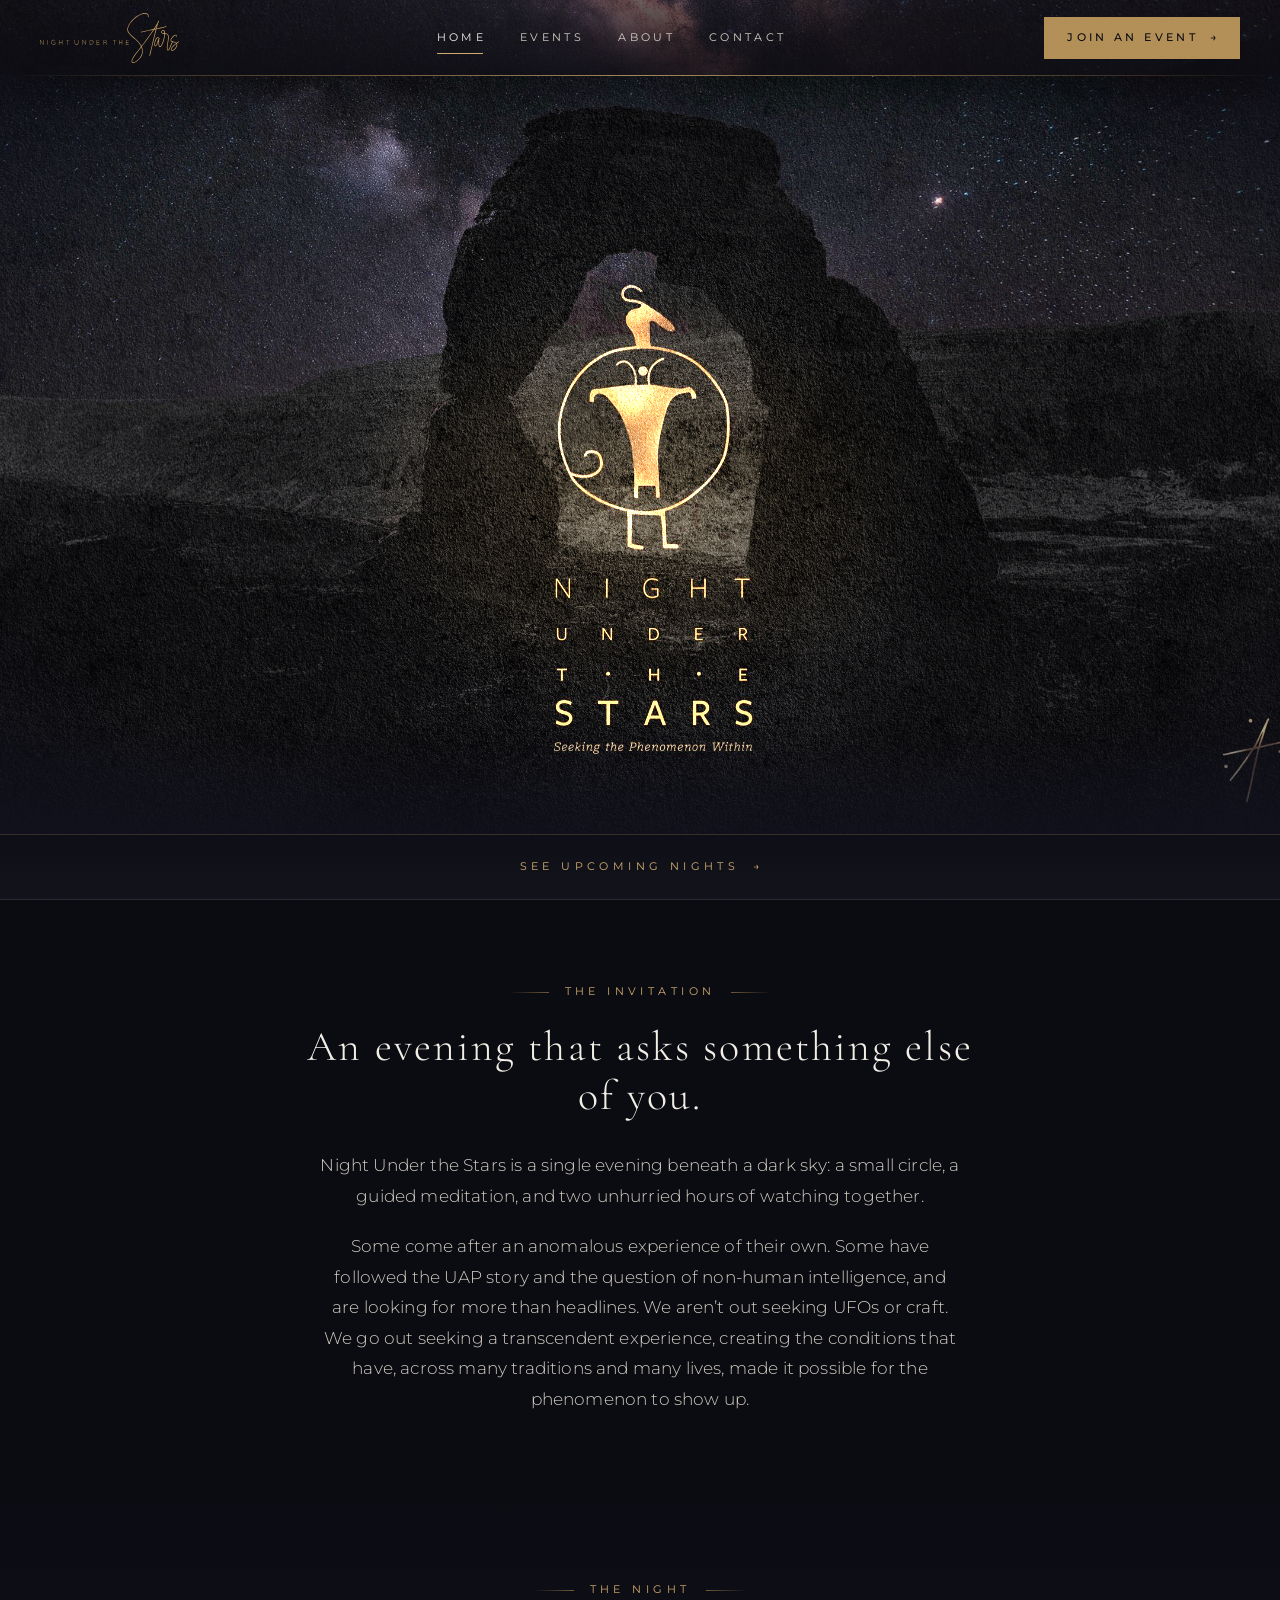
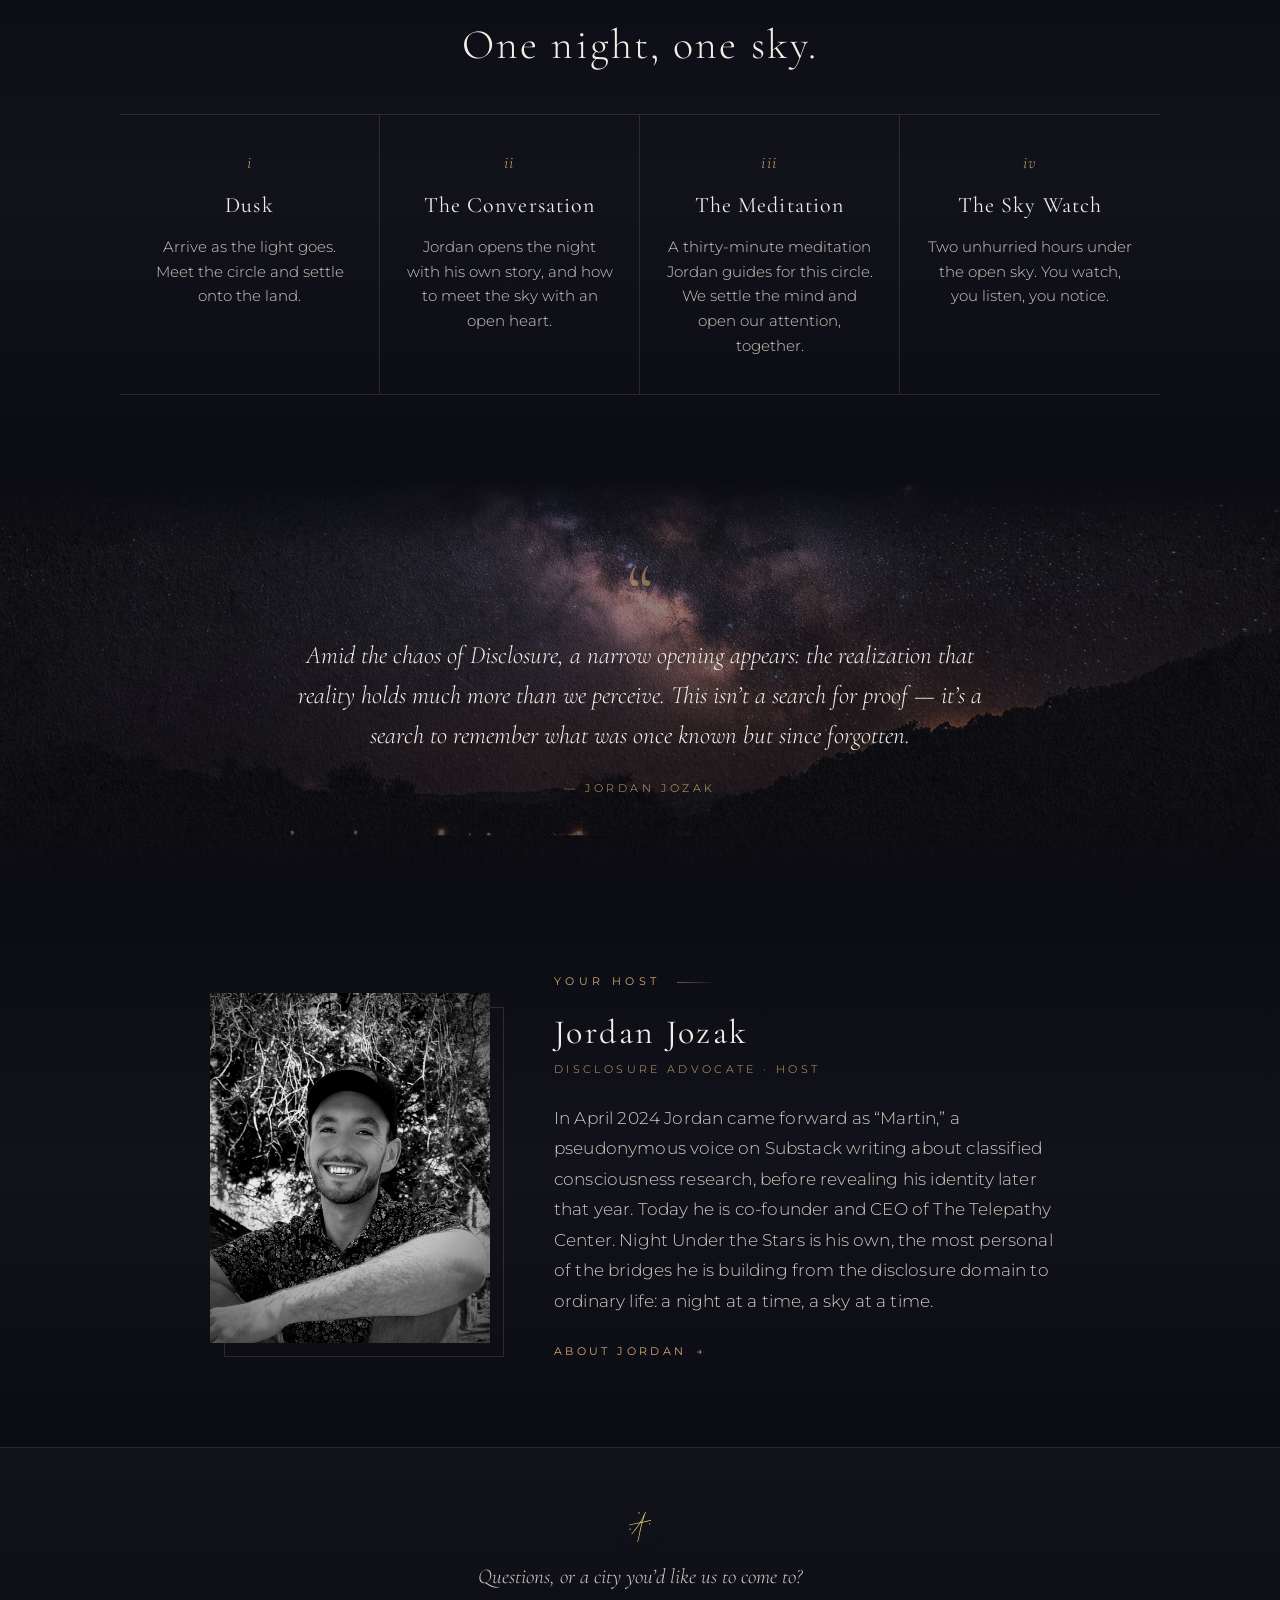
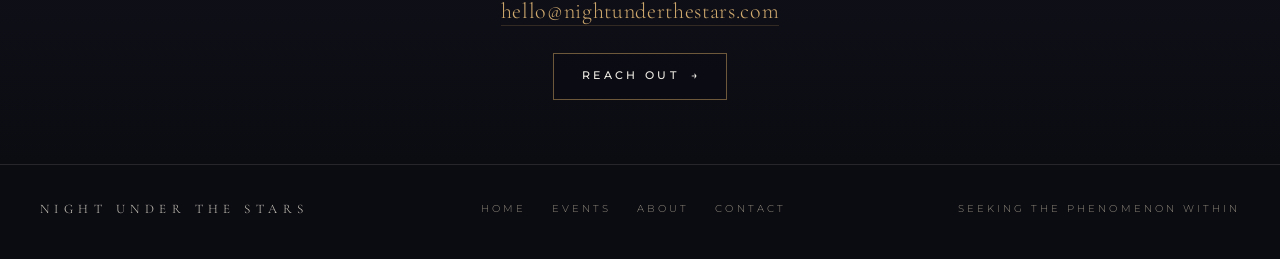
==== commit e21e4bf6: "Voice memo 10: Join an Event, calendar with large city names, what a night holds first, bio and invi" ====
--- a/index.html
+++ b/index.html
@@ -34,7 +34,7 @@
     <a href="/about/">About</a>
     <a href="/contact/">Contact</a>
   </nav>
-  <a class="btn btn-gold header-cta" href="/events/">Book an Experience <span class="arrow" aria-hidden="true">&rarr;</span></a>
+  <a class="btn btn-gold header-cta" href="/events/">Join an Event <span class="arrow" aria-hidden="true">&rarr;</span></a>
 </header>
 
 <main>
@@ -55,7 +55,7 @@
         Night Under the Stars is a single evening beneath a dark sky: a small circle, a guided meditation, and two unhurried hours of watching together.
       </p>
       <p>
-        Some come after a UFO sighting of their own. Some have followed the UAP story and the question of non-human intelligence, NHI, and want more than headlines. We aren&rsquo;t out hunting for craft. We go out seeking something transcendent, and sometimes the phenomenon shows up. We never promise that it will.
+        Some come after an anomalous experience of their own. Some have followed the UAP story and the question of non-human intelligence, and are looking for more than headlines. We aren&rsquo;t out seeking UFOs or craft. We go out seeking a transcendent experience, creating the conditions that have, across many traditions and many lives, made it possible for the phenomenon to show up.
       </p>
     </div>
   </div>
@@ -79,7 +79,7 @@
       <div class="step">
         <div class="step-num">iii</div>
         <div class="step-title">The Meditation</div>
-        <div class="step-body">Thirty minutes of guided stillness, practiced together.</div>
+        <div class="step-body">A thirty-minute meditation Jordan guides for this circle. We settle the mind and open our attention, together.</div>
       </div>
       <div class="step">
         <div class="step-num">iv</div>
@@ -98,17 +98,13 @@
   </blockquote>
 </section>
 
-<section class="section tight">
+<section class="section tight" data-nights-section hidden>
   <div class="wrap reveal">
-    <div class="eyebrow">Upcoming Nights</div>
-    <h2>Find a night near you.</h2>
+    <div class="eyebrow">The Calendar</div>
+    <h2>Upcoming nights.</h2>
     <div class="nights-card" data-nights data-limit="3">
-      <!-- Filled from /assets/js/nights.js. With no upcoming nights, the note below shows. -->
-      <div class="nights-list" hidden></div>
-      <div class="nights-empty">
-        <p>The first nights are being set now. Reach out with your city and you&rsquo;ll hear the moment one opens near you.</p>
-        <a class="btn btn-gold" href="/contact/">Reach Out <span class="arrow" aria-hidden="true">&rarr;</span></a>
-      </div>
+      <!-- Filled from /assets/js/nights.js. With no upcoming nights, this whole section stays hidden. -->
+      <div class="nights-list"></div>
     </div>
     <div class="section-cta">
       <a class="text-link" href="/events/">All Nights &amp; Cities <span class="arrow" aria-hidden="true">&rarr;</span></a>
@@ -128,7 +124,7 @@
         <div class="host-role">Disclosure Advocate &middot; Host</div>
         <div class="prose">
           <p>
-            In April 2024 Jordan came forward as &ldquo;Martin,&rdquo; a pseudonymous voice on Substack writing about classified consciousness research, before revealing his identity later that year. Night Under the Stars is the most personal of the bridges he is building from the disclosure domain to ordinary life: a night at a time, a sky at a time.
+            In April 2024 Jordan came forward as &ldquo;Martin,&rdquo; a pseudonymous voice on Substack writing about classified consciousness research, before revealing his identity later that year. Today he is co-founder and CEO of The Telepathy Center. Night Under the Stars is his own, the most personal of the bridges he is building from the disclosure domain to ordinary life: a night at a time, a sky at a time.
           </p>
         </div>
         <a class="text-link" href="/about/">About Jordan <span class="arrow" aria-hidden="true">&rarr;</span></a>
--- a/assets/css/site.css
+++ b/assets/css/site.css
@@ -369,45 +369,43 @@
 }
 .night {
   display: grid;
-  grid-template-columns: 150px 1fr 190px;
-  gap: 32px;
-  align-items: center;
-  padding: 30px 0;
+  grid-template-columns: 1fr 200px;
+  gap: 36px;
+  align-items: center;
+  padding: 34px 0 36px;
   border-bottom: 1px solid var(--rule);
 }
 .night:last-child { border-bottom: none; }
-.night-date span { display: block; }
-.night-weekday, .night-year {
-  font-size: 9.5px;
+.night-when {
+  font-size: 10.5px;
   font-weight: 400;
   letter-spacing: 0.34em;
   text-transform: uppercase;
+  color: var(--gold-bright);
+  margin-bottom: 12px;
+}
+.night-city {
+  font-family: var(--serif);
+  font-weight: 300;
+  font-size: clamp(42px, 5.6vw, 66px);
+  letter-spacing: 0.03em;
+  line-height: 1.02;
+}
+.night-region {
+  font-family: var(--sans);
+  font-weight: 400;
+  font-size: 10.5px;
+  letter-spacing: 0.34em;
+  text-transform: uppercase;
   color: var(--ink-mute);
-}
-.night-day {
-  font-family: var(--serif);
-  font-style: italic;
-  font-size: 22px;
-  color: var(--gold-bright);
-  letter-spacing: 0.03em;
-  margin: 4px 0;
-}
-.night-city { font-family: var(--serif); font-weight: 400; font-size: 28px; letter-spacing: 0.05em; line-height: 1.2; }
-.night-detail { margin-top: 8px; font-size: 13.5px; line-height: 1.6; color: var(--ink-soft); }
+  margin-left: 10px;
+  white-space: nowrap;
+  vertical-align: middle;
+}
+.night-detail { margin-top: 14px; font-size: 13.5px; line-height: 1.6; color: var(--ink-soft); }
 .night-action { text-align: center; }
 .night-action .btn { display: flex; padding-left: 0; padding-right: 0; }
-.night-price { font-family: var(--serif); font-size: 21px; letter-spacing: 0.05em; margin-bottom: 12px; }
-
-.nights-empty { padding: 42px 0 44px; text-align: center; }
-.nights-empty p {
-  font-family: var(--serif);
-  font-style: italic;
-  font-size: 19px;
-  line-height: 1.65;
-  color: var(--ink-soft);
-  max-width: 520px;
-  margin: 0 auto 28px;
-}
+.night-price { font-family: var(--serif); font-size: 24px; letter-spacing: 0.05em; margin-bottom: 12px; }
 
 /* cities on the map */
 .cities { display: flex; flex-wrap: wrap; justify-content: center; gap: 12px; max-width: 760px; margin: 0 auto; }
@@ -427,6 +425,8 @@
 .note:last-child { border-right: none; }
 .note-label { font-size: 10px; letter-spacing: 0.36em; text-transform: uppercase; color: var(--gold-bright); margin-bottom: 14px; }
 .note-body { font-size: 14.5px; line-height: 1.75; color: var(--ink-soft); }
+.notes.four { grid-template-columns: repeat(4, 1fr); }
+.notes.four .note { padding: 34px 24px; }
 
 /* ===== HOST ===== */
 .host {
@@ -546,6 +546,9 @@
   .step:nth-child(-n+2) { border-bottom: 1px solid var(--rule); }
   .host { gap: 44px; grid-template-columns: minmax(0, 300px) minmax(0, 1fr); }
   .host.teaser { grid-template-columns: minmax(0, 240px) minmax(0, 1fr); }
+  .notes.four { grid-template-columns: repeat(2, 1fr); }
+  .notes.four .note:nth-child(2) { border-right: none; }
+  .notes.four .note:nth-child(-n+2) { border-bottom: 1px solid var(--rule); }
 }
 
 @media (max-width: 760px) {
@@ -584,10 +587,11 @@
   .step:last-child { border-bottom: none; }
 
   .nights-card { padding: 2px 24px; }
-  .night { grid-template-columns: 1fr; gap: 14px; text-align: center; padding: 32px 0; }
+  .night { grid-template-columns: 1fr; gap: 20px; text-align: center; padding: 32px 0; }
+  .night-region { display: block; margin: 12px 0 0; }
   .night-action .btn { display: inline-flex; min-width: 220px; }
 
-  .notes { grid-template-columns: 1fr; }
+  .notes, .notes.four { grid-template-columns: 1fr; }
   .note { border-right: none; border-bottom: 1px solid var(--rule); padding: 28px 12px; }
   .note:last-child { border-bottom: none; }
 
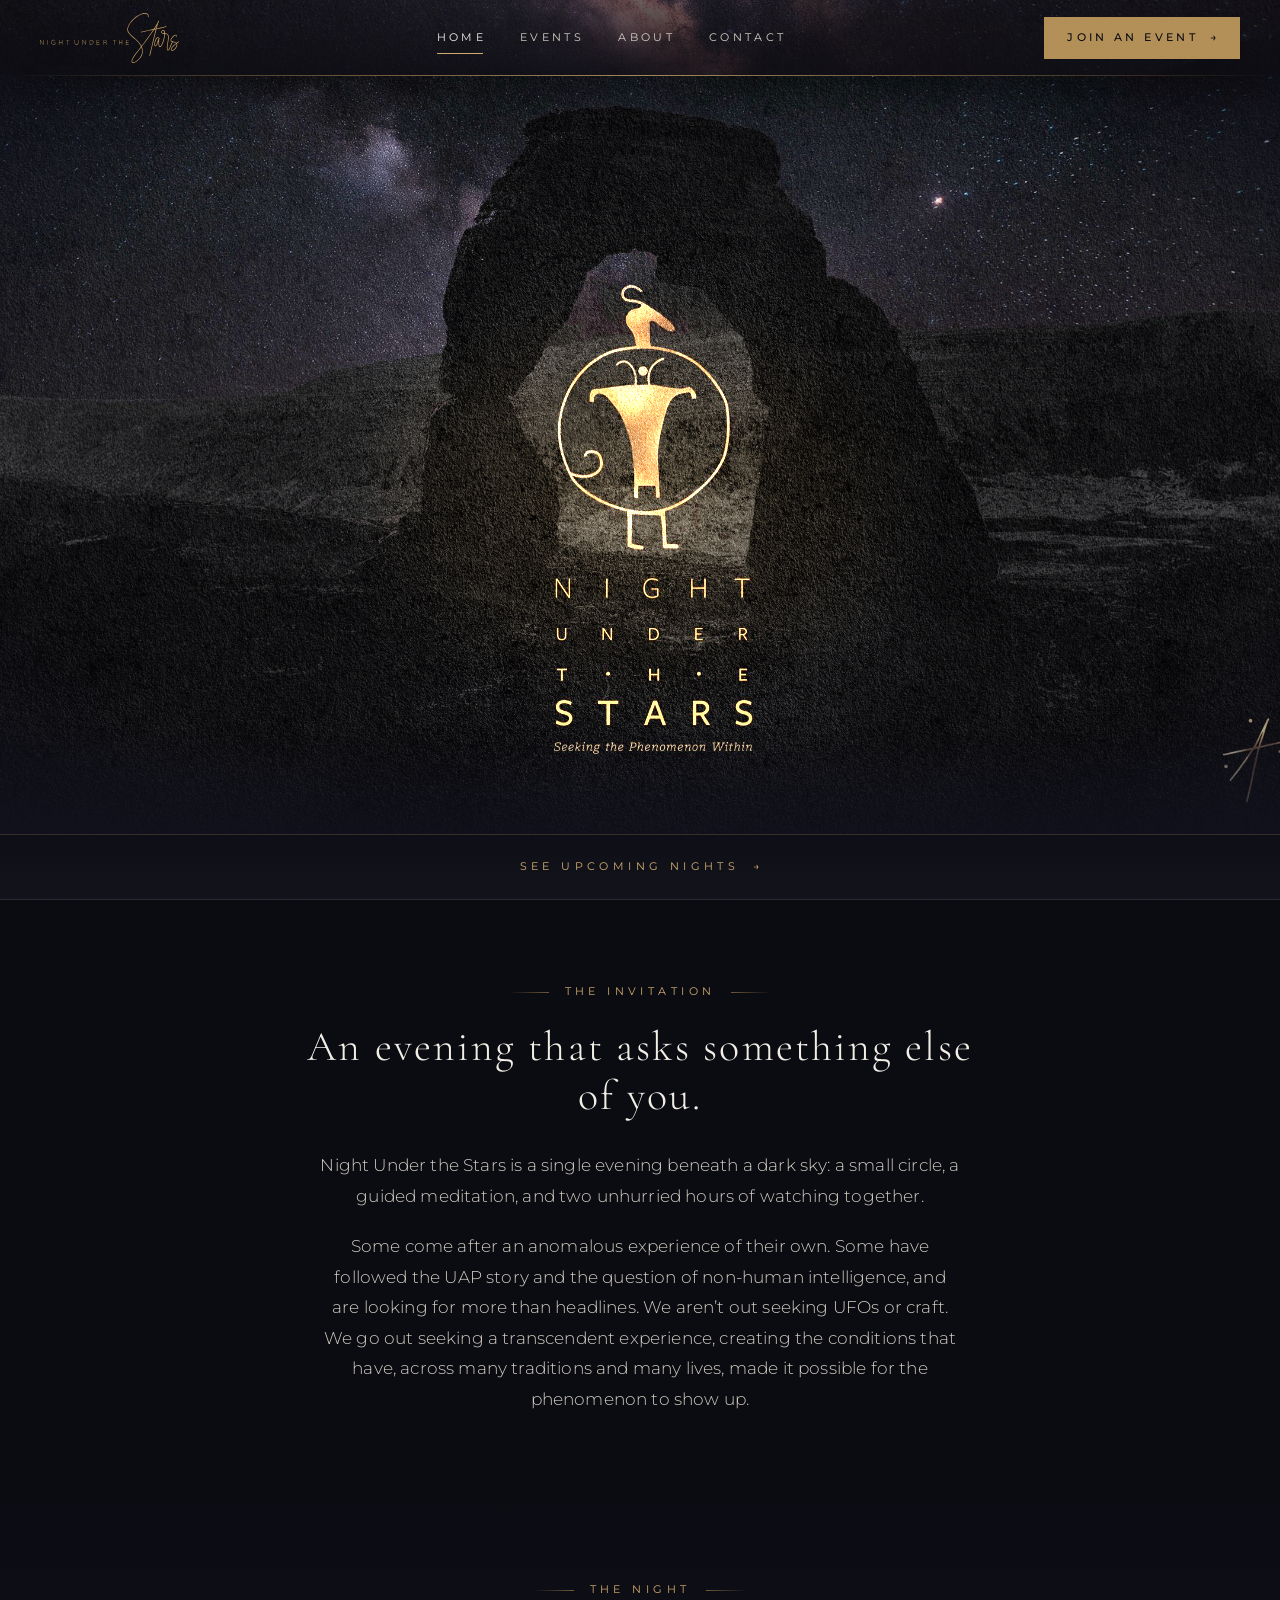
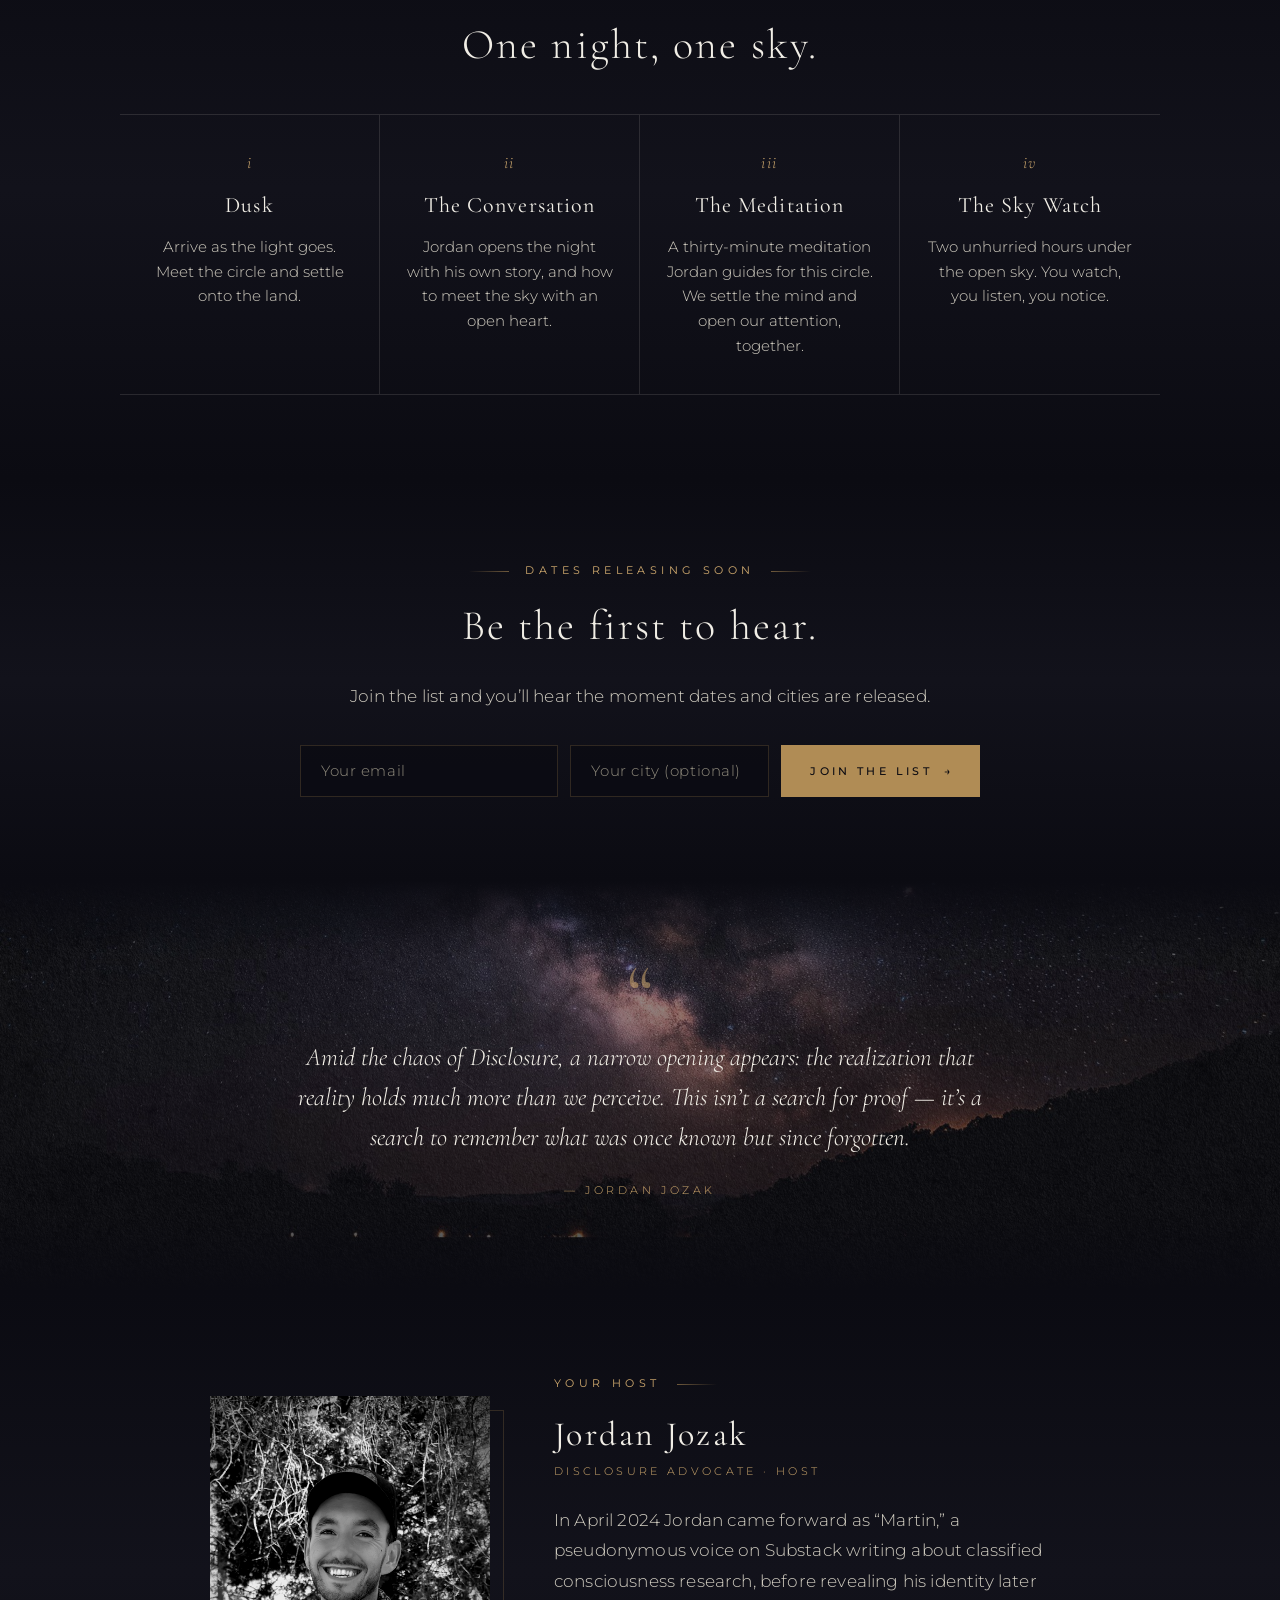
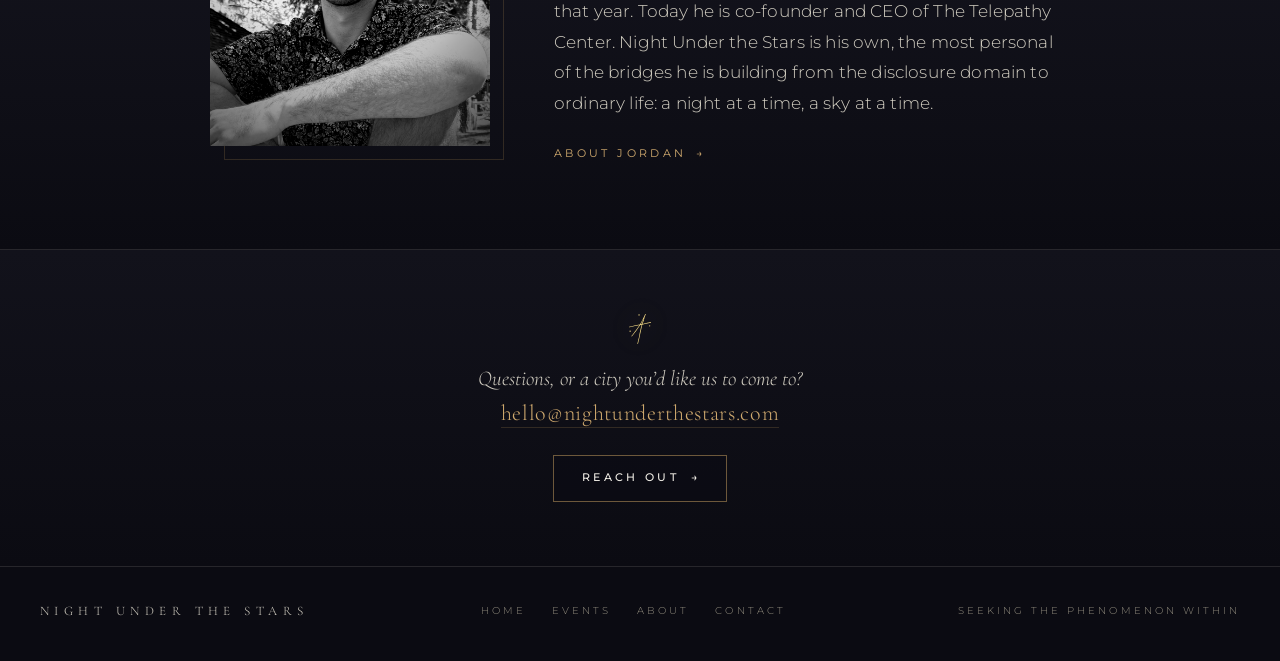
==== commit 37434c55: "Placeholder for launch: dates releasing soon with list sign-up on Home and Events; cities off; worki" ====
--- a/index.html
+++ b/index.html
@@ -90,6 +90,24 @@
   </div>
 </section>
 
+<section class="section soft" id="hear">
+  <div class="wrap narrow reveal">
+    <div class="eyebrow">Dates Releasing Soon</div>
+    <h2>Be the first to hear.</h2>
+    <div class="prose center" style="text-align:center">
+      <p>Join the list and you&rsquo;ll hear the moment dates and cities are released.</p>
+    </div>
+    <form class="signup" name="upcoming-nights" method="POST" action="/on-the-list.html" data-netlify="true" netlify-honeypot="bot-field">
+      <p hidden><label>Don&rsquo;t fill this out: <input name="bot-field" /></label></p>
+      <label class="visually-hidden" for="h-email">Your email</label>
+      <input class="input" id="h-email" type="email" name="email" placeholder="Your email" autocomplete="email" required />
+      <label class="visually-hidden" for="h-city">Your city (optional)</label>
+      <input class="input" id="h-city" type="text" name="city" placeholder="Your city (optional)" autocomplete="address-level2" />
+      <button class="btn btn-gold" type="submit">Join the List <span class="arrow" aria-hidden="true">&rarr;</span></button>
+    </form>
+  </div>
+</section>
+
 <section class="quote-band reveal">
   <div class="mark" aria-hidden="true">&ldquo;</div>
   <blockquote>
--- a/assets/css/site.css
+++ b/assets/css/site.css
@@ -360,7 +360,7 @@
 
 /* ===== NIGHTS LIST ===== */
 .nights-card {
-  max-width: 860px;
+  max-width: 940px;
   margin: 0 auto;
   padding: 6px 44px;
   border: 1px solid var(--gold-faint);
@@ -490,6 +490,8 @@
 .check { display: flex; align-items: flex-start; gap: 12px; font-size: 13.5px; color: var(--ink-soft); text-align: left; padding: 4px 2px; cursor: pointer; }
 .check input { margin-top: 3px; accent-color: var(--gold); width: 16px; height: 16px; flex: 0 0 auto; }
 .form .btn { margin-top: 6px; padding: 17px 28px; }
+.signup { display: grid; grid-template-columns: 1.3fr 1fr auto; gap: 12px; max-width: 760px; margin: 34px auto 0; }
+.signup .btn { padding: 0 28px; white-space: nowrap; }
 .form-note { margin-top: 22px; font-size: 13px; color: var(--ink-mute); text-align: center; line-height: 1.7; }
 .form-note a, .mail { color: var(--gold-bright); border-bottom: 1px solid var(--gold-faint); padding-bottom: 1px; transition: border-color 0.3s ease; }
 .form-note a:hover, .mail:hover { border-color: var(--gold-bright); }
@@ -602,6 +604,8 @@
   h2.left { text-align: center; }
 
   .contact-card { padding: 34px 24px; }
+  .signup { grid-template-columns: 1fr; }
+  .signup .btn { padding: 17px 28px; justify-content: center; }
   .site-footer { flex-direction: column; text-align: center; padding: 30px 24px 36px; }
   .footer-nav { justify-content: center; }
 }
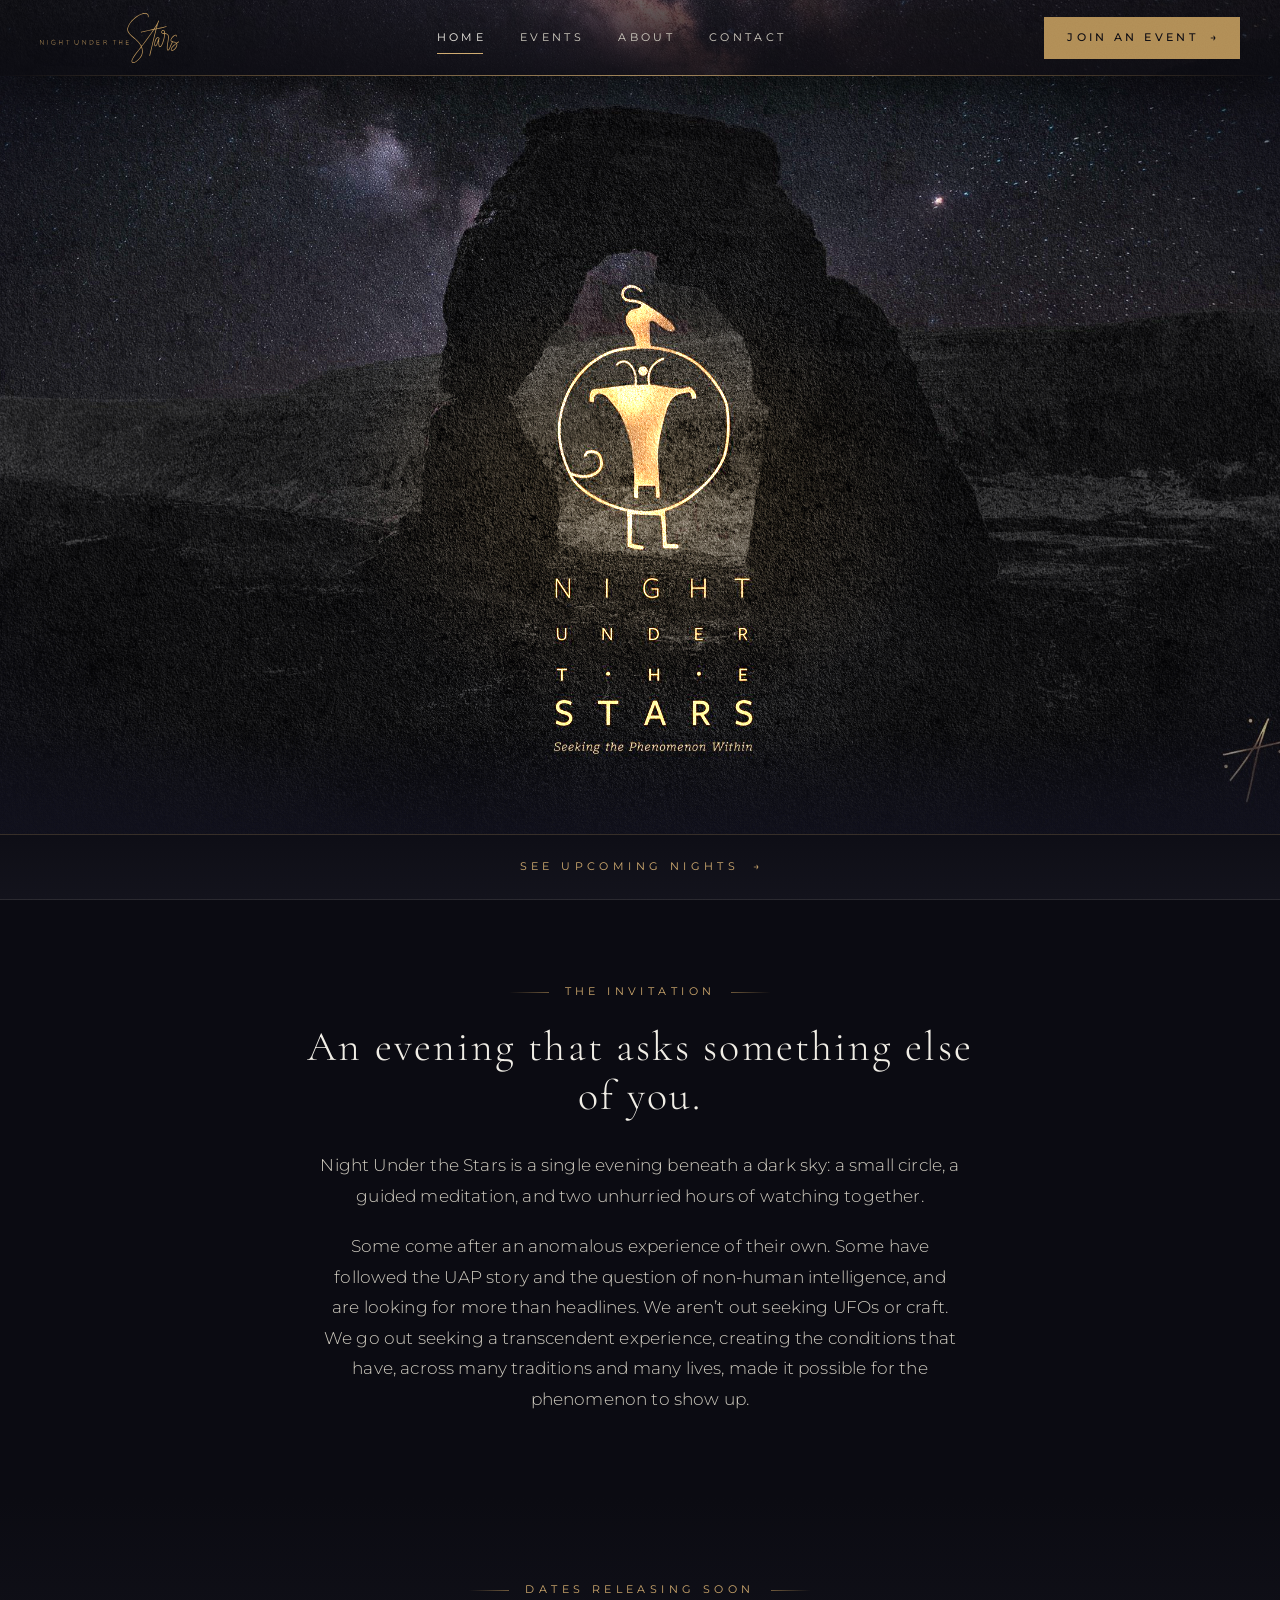
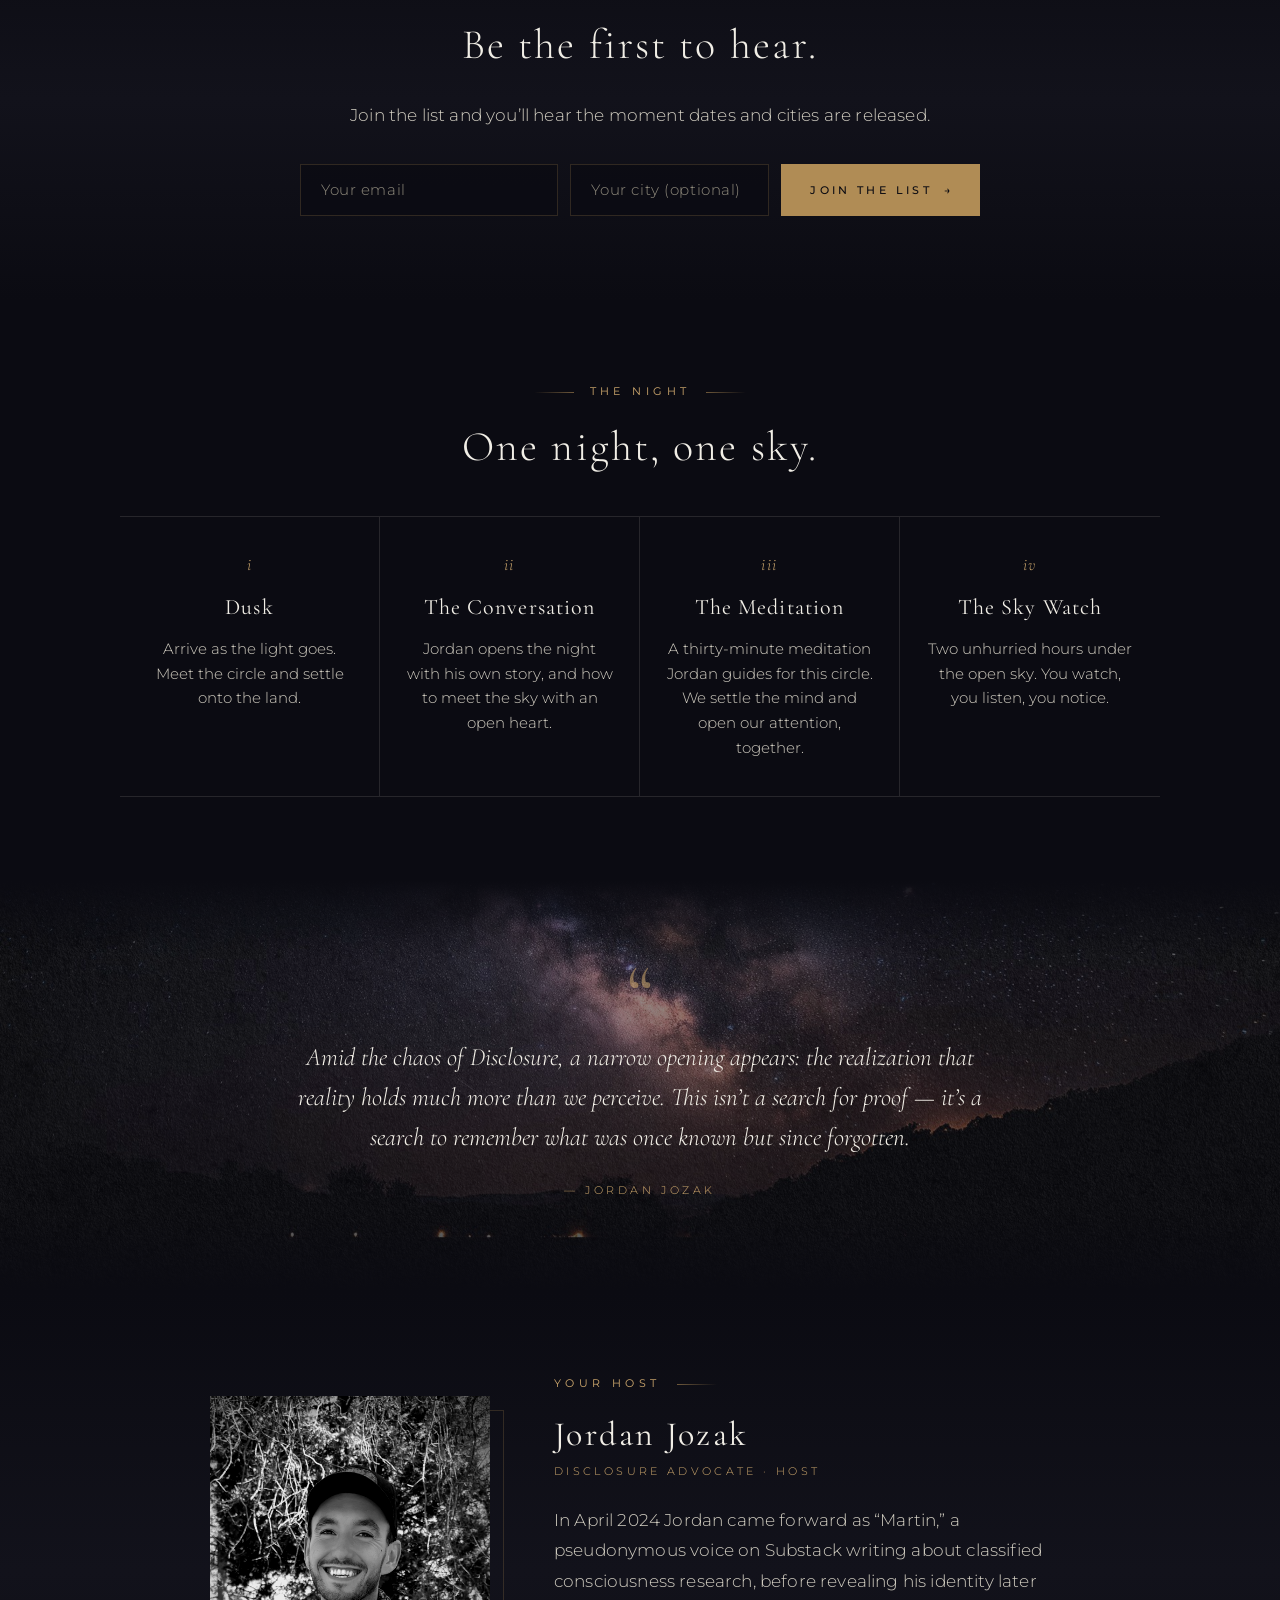
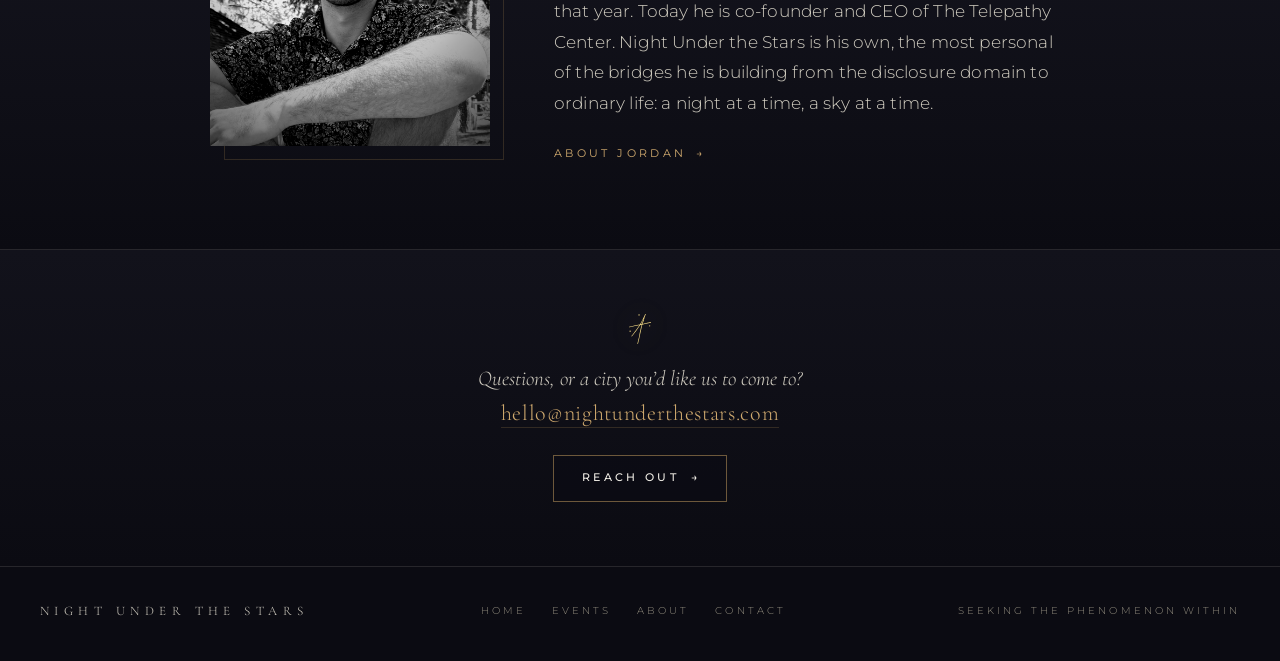
==== commit 4b2bffa6: "Home: Be the first to hear moves above One night, one sky Co-Authored-By: Claude Fable 5.2 <noreply@" ====
--- a/index.html
+++ b/index.html
@@ -61,7 +61,25 @@
   </div>
 </section>
 
-<section class="section soft">
+<section class="section soft" id="hear">
+  <div class="wrap narrow reveal">
+    <div class="eyebrow">Dates Releasing Soon</div>
+    <h2>Be the first to hear.</h2>
+    <div class="prose center" style="text-align:center">
+      <p>Join the list and you&rsquo;ll hear the moment dates and cities are released.</p>
+    </div>
+    <form class="signup" name="upcoming-nights" method="POST" action="/on-the-list.html" data-netlify="true" netlify-honeypot="bot-field">
+      <p hidden><label>Don&rsquo;t fill this out: <input name="bot-field" /></label></p>
+      <label class="visually-hidden" for="h-email">Your email</label>
+      <input class="input" id="h-email" type="email" name="email" placeholder="Your email" autocomplete="email" required />
+      <label class="visually-hidden" for="h-city">Your city (optional)</label>
+      <input class="input" id="h-city" type="text" name="city" placeholder="Your city (optional)" autocomplete="address-level2" />
+      <button class="btn btn-gold" type="submit">Join the List <span class="arrow" aria-hidden="true">&rarr;</span></button>
+    </form>
+  </div>
+</section>
+
+<section class="section">
   <div class="wrap reveal">
     <div class="eyebrow">The Night</div>
     <h2>One night, one sky.</h2>
@@ -87,24 +105,6 @@
         <div class="step-body">Two unhurried hours under the open sky. You watch, you listen, you notice.</div>
       </div>
     </div>
-  </div>
-</section>
-
-<section class="section soft" id="hear">
-  <div class="wrap narrow reveal">
-    <div class="eyebrow">Dates Releasing Soon</div>
-    <h2>Be the first to hear.</h2>
-    <div class="prose center" style="text-align:center">
-      <p>Join the list and you&rsquo;ll hear the moment dates and cities are released.</p>
-    </div>
-    <form class="signup" name="upcoming-nights" method="POST" action="/on-the-list.html" data-netlify="true" netlify-honeypot="bot-field">
-      <p hidden><label>Don&rsquo;t fill this out: <input name="bot-field" /></label></p>
-      <label class="visually-hidden" for="h-email">Your email</label>
-      <input class="input" id="h-email" type="email" name="email" placeholder="Your email" autocomplete="email" required />
-      <label class="visually-hidden" for="h-city">Your city (optional)</label>
-      <input class="input" id="h-city" type="text" name="city" placeholder="Your city (optional)" autocomplete="address-level2" />
-      <button class="btn btn-gold" type="submit">Join the List <span class="arrow" aria-hidden="true">&rarr;</span></button>
-    </form>
   </div>
 </section>
 
